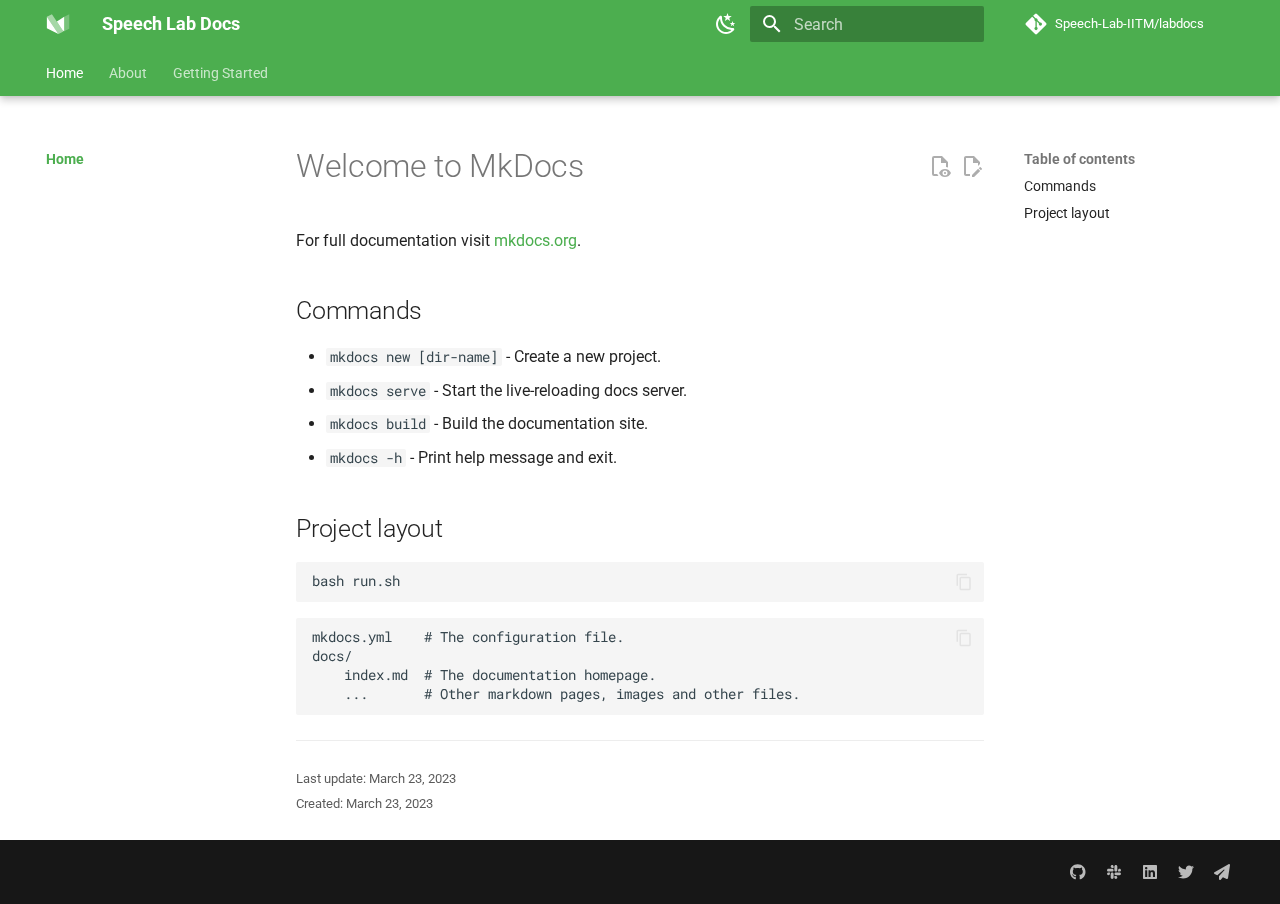
==== index.html @ 72ff23b4 "Deployed 92f2e3a with MkDocs version: 1.4.2" ====
<!doctype html><html lang=en class=no-js> <head><meta charset=utf-8><meta name=viewport content="width=device-width,initial-scale=1"><link href=about/ rel=next><link rel=icon href=assets/favicon.png><meta name=generator content="mkdocs-1.4.2, mkdocs-material-9.1.3"><title>Speech Lab Docs</title><link rel=stylesheet href=assets/stylesheets/main.c4a75a56.min.css><link rel=stylesheet href=assets/stylesheets/palette.a0c5b2b5.min.css><link rel=preconnect href=https://fonts.gstatic.com crossorigin><link rel=stylesheet href="https://fonts.googleapis.com/css?family=Roboto:300,300i,400,400i,700,700i%7CRoboto+Mono:400,400i,700,700i&display=fallback"><style>:root{--md-text-font:"Roboto";--md-code-font:"Roboto Mono"}</style><script>__md_scope=new URL(".",location),__md_hash=e=>[...e].reduce((e,_)=>(e<<5)-e+_.charCodeAt(0),0),__md_get=(e,_=localStorage,t=__md_scope)=>JSON.parse(_.getItem(t.pathname+"."+e)),__md_set=(e,_,t=localStorage,a=__md_scope)=>{try{t.setItem(a.pathname+"."+e,JSON.stringify(_))}catch(e){}}</script><script>"undefined"!=typeof __md_analytics&&__md_analytics()</script></head> <body dir=ltr data-md-color-scheme=default data-md-color-primary=green data-md-color-accent=indigo> <script>var palette=__md_get("__palette");if(palette&&"object"==typeof palette.color)for(var key of Object.keys(palette.color))document.body.setAttribute("data-md-color-"+key,palette.color[key])</script> <input class=md-toggle data-md-toggle=drawer type=checkbox id=__drawer autocomplete=off> <input class=md-toggle data-md-toggle=search type=checkbox id=__search autocomplete=off> <label class=md-overlay for=__drawer></label> <div data-md-component=skip> <a href=#welcome-to-mkdocs class=md-skip> Skip to content </a> </div> <div data-md-component=announce> </div> <header class="md-header md-header--shadow md-header--lifted" data-md-component=header> <nav class="md-header__inner md-grid" aria-label=Header> <a href=. title="Speech Lab Docs" class="md-header__button md-logo" aria-label="Speech Lab Docs" data-md-component=logo> <svg xmlns=http://www.w3.org/2000/svg viewbox="0 0 89 89"> <path d=M3.136,17.387l0,42.932l42.932,21.467l-42.932,-64.399Z /> <path d=M21.91,8l42.933,64.398l-18.775,9.388l-42.932,-64.399l18.774,-9.387Z style="fill-opacity: 0.5"/> <path d=M67.535,17.387l-27.262,18.156l21.878,32.818l5.384,2.691l0,-53.665Z /> <path d=M67.535,17.387l0,53.666l18.774,-9.388l0,-53.665l-18.774,9.387Z style="fill-opacity: 0.25"/> </svg> </a> <label class="md-header__button md-icon" for=__drawer> <svg xmlns=http://www.w3.org/2000/svg viewbox="0 0 24 24"><path d="M3 6h18v2H3V6m0 5h18v2H3v-2m0 5h18v2H3v-2Z"/></svg> </label> <div class=md-header__title data-md-component=header-title> <div class=md-header__ellipsis> <div class=md-header__topic> <span class=md-ellipsis> Speech Lab Docs </span> </div> <div class=md-header__topic data-md-component=header-topic> <span class=md-ellipsis> Home </span> </div> </div> </div> <form class=md-header__option data-md-component=palette> <input class=md-option data-md-color-media data-md-color-scheme=default data-md-color-primary=green data-md-color-accent=indigo aria-label="Switch to dark mode" type=radio name=__palette id=__palette_1> <label class="md-header__button md-icon" title="Switch to dark mode" for=__palette_2 hidden> <svg xmlns=http://www.w3.org/2000/svg viewbox="0 0 24 24"><path d="m17.75 4.09-2.53 1.94.91 3.06-2.63-1.81-2.63 1.81.91-3.06-2.53-1.94L12.44 4l1.06-3 1.06 3 3.19.09m3.5 6.91-1.64 1.25.59 1.98-1.7-1.17-1.7 1.17.59-1.98L15.75 11l2.06-.05L18.5 9l.69 1.95 2.06.05m-2.28 4.95c.83-.08 1.72 1.1 1.19 1.85-.32.45-.66.87-1.08 1.27C15.17 23 8.84 23 4.94 19.07c-3.91-3.9-3.91-10.24 0-14.14.4-.4.82-.76 1.27-1.08.75-.53 1.93.36 1.85 1.19-.27 2.86.69 5.83 2.89 8.02a9.96 9.96 0 0 0 8.02 2.89m-1.64 2.02a12.08 12.08 0 0 1-7.8-3.47c-2.17-2.19-3.33-5-3.49-7.82-2.81 3.14-2.7 7.96.31 10.98 3.02 3.01 7.84 3.12 10.98.31Z"/></svg> </label> <input class=md-option data-md-color-media data-md-color-scheme=slate data-md-color-primary=indigo data-md-color-accent=indigo aria-label="Switch to light mode" type=radio name=__palette id=__palette_2> <label class="md-header__button md-icon" title="Switch to light mode" for=__palette_1 hidden> <svg xmlns=http://www.w3.org/2000/svg viewbox="0 0 24 24"><path d="M12 8a4 4 0 0 0-4 4 4 4 0 0 0 4 4 4 4 0 0 0 4-4 4 4 0 0 0-4-4m0 10a6 6 0 0 1-6-6 6 6 0 0 1 6-6 6 6 0 0 1 6 6 6 6 0 0 1-6 6m8-9.31V4h-4.69L12 .69 8.69 4H4v4.69L.69 12 4 15.31V20h4.69L12 23.31 15.31 20H20v-4.69L23.31 12 20 8.69Z"/></svg> </label> </form> <label class="md-header__button md-icon" for=__search> <svg xmlns=http://www.w3.org/2000/svg viewbox="0 0 24 24"><path d="M9.5 3A6.5 6.5 0 0 1 16 9.5c0 1.61-.59 3.09-1.56 4.23l.27.27h.79l5 5-1.5 1.5-5-5v-.79l-.27-.27A6.516 6.516 0 0 1 9.5 16 6.5 6.5 0 0 1 3 9.5 6.5 6.5 0 0 1 9.5 3m0 2C7 5 5 7 5 9.5S7 14 9.5 14 14 12 14 9.5 12 5 9.5 5Z"/></svg> </label> <div class=md-search data-md-component=search role=dialog> <label class=md-search__overlay for=__search></label> <div class=md-search__inner role=search> <form class=md-search__form name=search> <input type=text class=md-search__input name=query aria-label=Search placeholder=Search autocapitalize=off autocorrect=off autocomplete=off spellcheck=false data-md-component=search-query required> <label class="md-search__icon md-icon" for=__search> <svg xmlns=http://www.w3.org/2000/svg viewbox="0 0 24 24"><path d="M9.5 3A6.5 6.5 0 0 1 16 9.5c0 1.61-.59 3.09-1.56 4.23l.27.27h.79l5 5-1.5 1.5-5-5v-.79l-.27-.27A6.516 6.516 0 0 1 9.5 16 6.5 6.5 0 0 1 3 9.5 6.5 6.5 0 0 1 9.5 3m0 2C7 5 5 7 5 9.5S7 14 9.5 14 14 12 14 9.5 12 5 9.5 5Z"/></svg> <svg xmlns=http://www.w3.org/2000/svg viewbox="0 0 24 24"><path d="M20 11v2H8l5.5 5.5-1.42 1.42L4.16 12l7.92-7.92L13.5 5.5 8 11h12Z"/></svg> </label> <nav class=md-search__options aria-label=Search> <a href=javascript:void(0) class="md-search__icon md-icon" title=Share aria-label=Share data-clipboard data-clipboard-text data-md-component=search-share tabindex=-1> <svg xmlns=http://www.w3.org/2000/svg viewbox="0 0 24 24"><path d="M18 16.08c-.76 0-1.44.3-1.96.77L8.91 12.7c.05-.23.09-.46.09-.7 0-.24-.04-.47-.09-.7l7.05-4.11c.54.5 1.25.81 2.04.81a3 3 0 0 0 3-3 3 3 0 0 0-3-3 3 3 0 0 0-3 3c0 .24.04.47.09.7L8.04 9.81C7.5 9.31 6.79 9 6 9a3 3 0 0 0-3 3 3 3 0 0 0 3 3c.79 0 1.5-.31 2.04-.81l7.12 4.15c-.05.21-.08.43-.08.66 0 1.61 1.31 2.91 2.92 2.91 1.61 0 2.92-1.3 2.92-2.91A2.92 2.92 0 0 0 18 16.08Z"/></svg> </a> <button type=reset class="md-search__icon md-icon" title=Clear aria-label=Clear tabindex=-1> <svg xmlns=http://www.w3.org/2000/svg viewbox="0 0 24 24"><path d="M19 6.41 17.59 5 12 10.59 6.41 5 5 6.41 10.59 12 5 17.59 6.41 19 12 13.41 17.59 19 19 17.59 13.41 12 19 6.41Z"/></svg> </button> </nav> <div class=md-search__suggest data-md-component=search-suggest></div> </form> <div class=md-search__output> <div class=md-search__scrollwrap data-md-scrollfix> <div class=md-search-result data-md-component=search-result> <div class=md-search-result__meta> Initializing search </div> <ol class=md-search-result__list role=presentation></ol> </div> </div> </div> </div> </div> <div class=md-header__source> <a href=https://github.com/Speech-Lab-IITM/labdocs title="Go to repository" class=md-source data-md-component=source> <div class="md-source__icon md-icon"> <svg xmlns=http://www.w3.org/2000/svg viewbox="0 0 448 512"><!-- Font Awesome Free 6.3.0 by @fontawesome - https://fontawesome.com License - https://fontawesome.com/license/free (Icons: CC BY 4.0, Fonts: SIL OFL 1.1, Code: MIT License) Copyright 2023 Fonticons, Inc.--><path d="M439.55 236.05 244 40.45a28.87 28.87 0 0 0-40.81 0l-40.66 40.63 51.52 51.52c27.06-9.14 52.68 16.77 43.39 43.68l49.66 49.66c34.23-11.8 61.18 31 35.47 56.69-26.49 26.49-70.21-2.87-56-37.34L240.22 199v121.85c25.3 12.54 22.26 41.85 9.08 55a34.34 34.34 0 0 1-48.55 0c-17.57-17.6-11.07-46.91 11.25-56v-123c-20.8-8.51-24.6-30.74-18.64-45L142.57 101 8.45 235.14a28.86 28.86 0 0 0 0 40.81l195.61 195.6a28.86 28.86 0 0 0 40.8 0l194.69-194.69a28.86 28.86 0 0 0 0-40.81z"/></svg> </div> <div class=md-source__repository> Speech-Lab-IITM/labdocs </div> </a> </div> </nav> <nav class=md-tabs aria-label=Tabs data-md-component=tabs> <div class=md-grid> <ul class=md-tabs__list> <li class=md-tabs__item> <a href=. class="md-tabs__link md-tabs__link--active"> Home </a> </li> <li class=md-tabs__item> <a href=about/ class=md-tabs__link> About </a> </li> <li class=md-tabs__item> <a href=getting-started/ class=md-tabs__link> Getting Started </a> </li> </ul> </div> </nav> </header> <div class=md-container data-md-component=container> <main class=md-main data-md-component=main> <div class="md-main__inner md-grid"> <div class="md-sidebar md-sidebar--primary" data-md-component=sidebar data-md-type=navigation> <div class=md-sidebar__scrollwrap> <div class=md-sidebar__inner> <nav class="md-nav md-nav--primary md-nav--lifted" aria-label=Navigation data-md-level=0> <label class=md-nav__title for=__drawer> <a href=. title="Speech Lab Docs" class="md-nav__button md-logo" aria-label="Speech Lab Docs" data-md-component=logo> <svg xmlns=http://www.w3.org/2000/svg viewbox="0 0 89 89"> <path d=M3.136,17.387l0,42.932l42.932,21.467l-42.932,-64.399Z /> <path d=M21.91,8l42.933,64.398l-18.775,9.388l-42.932,-64.399l18.774,-9.387Z style="fill-opacity: 0.5"/> <path d=M67.535,17.387l-27.262,18.156l21.878,32.818l5.384,2.691l0,-53.665Z /> <path d=M67.535,17.387l0,53.666l18.774,-9.388l0,-53.665l-18.774,9.387Z style="fill-opacity: 0.25"/> </svg> </a> Speech Lab Docs </label> <div class=md-nav__source> <a href=https://github.com/Speech-Lab-IITM/labdocs title="Go to repository" class=md-source data-md-component=source> <div class="md-source__icon md-icon"> <svg xmlns=http://www.w3.org/2000/svg viewbox="0 0 448 512"><!-- Font Awesome Free 6.3.0 by @fontawesome - https://fontawesome.com License - https://fontawesome.com/license/free (Icons: CC BY 4.0, Fonts: SIL OFL 1.1, Code: MIT License) Copyright 2023 Fonticons, Inc.--><path d="M439.55 236.05 244 40.45a28.87 28.87 0 0 0-40.81 0l-40.66 40.63 51.52 51.52c27.06-9.14 52.68 16.77 43.39 43.68l49.66 49.66c34.23-11.8 61.18 31 35.47 56.69-26.49 26.49-70.21-2.87-56-37.34L240.22 199v121.85c25.3 12.54 22.26 41.85 9.08 55a34.34 34.34 0 0 1-48.55 0c-17.57-17.6-11.07-46.91 11.25-56v-123c-20.8-8.51-24.6-30.74-18.64-45L142.57 101 8.45 235.14a28.86 28.86 0 0 0 0 40.81l195.61 195.6a28.86 28.86 0 0 0 40.8 0l194.69-194.69a28.86 28.86 0 0 0 0-40.81z"/></svg> </div> <div class=md-source__repository> Speech-Lab-IITM/labdocs </div> </a> </div> <ul class=md-nav__list data-md-scrollfix> <li class="md-nav__item md-nav__item--active"> <input class="md-nav__toggle md-toggle" type=checkbox id=__toc> <label class="md-nav__link md-nav__link--active" for=__toc> Home <span class="md-nav__icon md-icon"></span> </label> <a href=. class="md-nav__link md-nav__link--active"> Home </a> <nav class="md-nav md-nav--secondary" aria-label="Table of contents"> <label class=md-nav__title for=__toc> <span class="md-nav__icon md-icon"></span> Table of contents </label> <ul class=md-nav__list data-md-component=toc data-md-scrollfix> <li class=md-nav__item> <a href=#commands class=md-nav__link> Commands </a> </li> <li class=md-nav__item> <a href=#project-layout class=md-nav__link> Project layout </a> </li> </ul> </nav> </li> <li class=md-nav__item> <a href=about/ class=md-nav__link> About </a> </li> <li class=md-nav__item> <a href=getting-started/ class=md-nav__link> Getting Started </a> </li> </ul> </nav> </div> </div> </div> <div class="md-sidebar md-sidebar--secondary" data-md-component=sidebar data-md-type=toc> <div class=md-sidebar__scrollwrap> <div class=md-sidebar__inner> <nav class="md-nav md-nav--secondary" aria-label="Table of contents"> <label class=md-nav__title for=__toc> <span class="md-nav__icon md-icon"></span> Table of contents </label> <ul class=md-nav__list data-md-component=toc data-md-scrollfix> <li class=md-nav__item> <a href=#commands class=md-nav__link> Commands </a> </li> <li class=md-nav__item> <a href=#project-layout class=md-nav__link> Project layout </a> </li> </ul> </nav> </div> </div> </div> <div class=md-content data-md-component=content> <article class="md-content__inner md-typeset"> <a href=https://github.com/Speech-Lab-IITM/labdocs/edit/master/docs/index.md title="Edit this page" class="md-content__button md-icon"> <svg xmlns=http://www.w3.org/2000/svg viewbox="0 0 24 24"><path d="M10 20H6V4h7v5h5v3.1l2-2V8l-6-6H6c-1.1 0-2 .9-2 2v16c0 1.1.9 2 2 2h4v-2m10.2-7c.1 0 .3.1.4.2l1.3 1.3c.2.2.2.6 0 .8l-1 1-2.1-2.1 1-1c.1-.1.2-.2.4-.2m0 3.9L14.1 23H12v-2.1l6.1-6.1 2.1 2.1Z"/></svg> </a> <a href=https://github.com/Speech-Lab-IITM/labdocs/raw/master/docs/index.md title="View source of this page" class="md-content__button md-icon"> <svg xmlns=http://www.w3.org/2000/svg viewbox="0 0 24 24"><path d="M17 18c.56 0 1 .44 1 1s-.44 1-1 1-1-.44-1-1 .44-1 1-1m0-3c-2.73 0-5.06 1.66-6 4 .94 2.34 3.27 4 6 4s5.06-1.66 6-4c-.94-2.34-3.27-4-6-4m0 6.5a2.5 2.5 0 0 1-2.5-2.5 2.5 2.5 0 0 1 2.5-2.5 2.5 2.5 0 0 1 2.5 2.5 2.5 2.5 0 0 1-2.5 2.5M9.27 20H6V4h7v5h5v4.07c.7.08 1.36.25 2 .49V8l-6-6H6a2 2 0 0 0-2 2v16a2 2 0 0 0 2 2h4.5a8.15 8.15 0 0 1-1.23-2Z"/></svg> </a> <h1 id=welcome-to-mkdocs>Welcome to MkDocs<a class=headerlink href=#welcome-to-mkdocs title="Permanent link">&para;</a></h1> <p>For full documentation visit <a href=https://www.mkdocs.org>mkdocs.org</a>.</p> <h2 id=commands>Commands<a class=headerlink href=#commands title="Permanent link">&para;</a></h2> <ul> <li><code>mkdocs new [dir-name]</code> - Create a new project.</li> <li><code>mkdocs serve</code> - Start the live-reloading docs server.</li> <li><code>mkdocs build</code> - Build the documentation site.</li> <li><code>mkdocs -h</code> - Print help message and exit.</li> </ul> <h2 id=project-layout>Project layout<a class=headerlink href=#project-layout title="Permanent link">&para;</a></h2> <div class="language-sh highlight"><pre><span></span><code><span id=__span-0-1><a id=__codelineno-0-1 name=__codelineno-0-1 href=#__codelineno-0-1></a>bash<span class=w> </span>run.sh
</span></code></pre></div> <div class="language-text highlight"><pre><span></span><code>mkdocs.yml    # The configuration file.
docs/
    index.md  # The documentation homepage.
    ...       # Other markdown pages, images and other files.
</code></pre></div> <hr> <div class=md-source-file> <small> Last update: <span class="git-revision-date-localized-plugin git-revision-date-localized-plugin-date">March 23, 2023</span> <br> Created: <span class="git-revision-date-localized-plugin git-revision-date-localized-plugin-date">March 23, 2023</span> </small> </div> </article> </div> </div> <button type=button class="md-top md-icon" data-md-component=top hidden> <svg xmlns=http://www.w3.org/2000/svg viewbox="0 0 24 24"><path d="M13 20h-2V8l-5.5 5.5-1.42-1.42L12 4.16l7.92 7.92-1.42 1.42L13 8v12Z"/></svg> Back to top </button> </main> <footer class=md-footer> <div class="md-footer-meta md-typeset"> <div class="md-footer-meta__inner md-grid"> <div class=md-copyright> </div> <div class=md-social> <a href=https://github.com/Speech-Lab-IITM target=_blank rel=noopener title=github.com class=md-social__link> <svg xmlns=http://www.w3.org/2000/svg viewbox="0 0 496 512"><!-- Font Awesome Free 6.3.0 by @fontawesome - https://fontawesome.com License - https://fontawesome.com/license/free (Icons: CC BY 4.0, Fonts: SIL OFL 1.1, Code: MIT License) Copyright 2023 Fonticons, Inc.--><path d="M165.9 397.4c0 2-2.3 3.6-5.2 3.6-3.3.3-5.6-1.3-5.6-3.6 0-2 2.3-3.6 5.2-3.6 3-.3 5.6 1.3 5.6 3.6zm-31.1-4.5c-.7 2 1.3 4.3 4.3 4.9 2.6 1 5.6 0 6.2-2s-1.3-4.3-4.3-5.2c-2.6-.7-5.5.3-6.2 2.3zm44.2-1.7c-2.9.7-4.9 2.6-4.6 4.9.3 2 2.9 3.3 5.9 2.6 2.9-.7 4.9-2.6 4.6-4.6-.3-1.9-3-3.2-5.9-2.9zM244.8 8C106.1 8 0 113.3 0 252c0 110.9 69.8 205.8 169.5 239.2 12.8 2.3 17.3-5.6 17.3-12.1 0-6.2-.3-40.4-.3-61.4 0 0-70 15-84.7-29.8 0 0-11.4-29.1-27.8-36.6 0 0-22.9-15.7 1.6-15.4 0 0 24.9 2 38.6 25.8 21.9 38.6 58.6 27.5 72.9 20.9 2.3-16 8.8-27.1 16-33.7-55.9-6.2-112.3-14.3-112.3-110.5 0-27.5 7.6-41.3 23.6-58.9-2.6-6.5-11.1-33.3 2.6-67.9 20.9-6.5 69 27 69 27 20-5.6 41.5-8.5 62.8-8.5s42.8 2.9 62.8 8.5c0 0 48.1-33.6 69-27 13.7 34.7 5.2 61.4 2.6 67.9 16 17.7 25.8 31.5 25.8 58.9 0 96.5-58.9 104.2-114.8 110.5 9.2 7.9 17 22.9 17 46.4 0 33.7-.3 75.4-.3 83.6 0 6.5 4.6 14.4 17.3 12.1C428.2 457.8 496 362.9 496 252 496 113.3 383.5 8 244.8 8zM97.2 352.9c-1.3 1-1 3.3.7 5.2 1.6 1.6 3.9 2.3 5.2 1 1.3-1 1-3.3-.7-5.2-1.6-1.6-3.9-2.3-5.2-1zm-10.8-8.1c-.7 1.3.3 2.9 2.3 3.9 1.6 1 3.6.7 4.3-.7.7-1.3-.3-2.9-2.3-3.9-2-.6-3.6-.3-4.3.7zm32.4 35.6c-1.6 1.3-1 4.3 1.3 6.2 2.3 2.3 5.2 2.6 6.5 1 1.3-1.3.7-4.3-1.3-6.2-2.2-2.3-5.2-2.6-6.5-1zm-11.4-14.7c-1.6 1-1.6 3.6 0 5.9 1.6 2.3 4.3 3.3 5.6 2.3 1.6-1.3 1.6-3.9 0-6.2-1.4-2.3-4-3.3-5.6-2z"/></svg> </a> <a href=https://speech-lab-iitm.slack.com target=_blank rel=noopener title=speech-lab-iitm.slack.com class=md-social__link> <svg xmlns=http://www.w3.org/2000/svg viewbox="0 0 448 512"><!-- Font Awesome Free 6.3.0 by @fontawesome - https://fontawesome.com License - https://fontawesome.com/license/free (Icons: CC BY 4.0, Fonts: SIL OFL 1.1, Code: MIT License) Copyright 2023 Fonticons, Inc.--><path d="M94.12 315.1c0 25.9-21.16 47.06-47.06 47.06S0 341 0 315.1c0-25.9 21.16-47.06 47.06-47.06h47.06v47.06zm23.72 0c0-25.9 21.16-47.06 47.06-47.06s47.06 21.16 47.06 47.06v117.84c0 25.9-21.16 47.06-47.06 47.06s-47.06-21.16-47.06-47.06V315.1zm47.06-188.98c-25.9 0-47.06-21.16-47.06-47.06S139 32 164.9 32s47.06 21.16 47.06 47.06v47.06H164.9zm0 23.72c25.9 0 47.06 21.16 47.06 47.06s-21.16 47.06-47.06 47.06H47.06C21.16 243.96 0 222.8 0 196.9s21.16-47.06 47.06-47.06H164.9zm188.98 47.06c0-25.9 21.16-47.06 47.06-47.06 25.9 0 47.06 21.16 47.06 47.06s-21.16 47.06-47.06 47.06h-47.06V196.9zm-23.72 0c0 25.9-21.16 47.06-47.06 47.06-25.9 0-47.06-21.16-47.06-47.06V79.06c0-25.9 21.16-47.06 47.06-47.06 25.9 0 47.06 21.16 47.06 47.06V196.9zM283.1 385.88c25.9 0 47.06 21.16 47.06 47.06 0 25.9-21.16 47.06-47.06 47.06-25.9 0-47.06-21.16-47.06-47.06v-47.06h47.06zm0-23.72c-25.9 0-47.06-21.16-47.06-47.06 0-25.9 21.16-47.06 47.06-47.06h117.84c25.9 0 47.06 21.16 47.06 47.06 0 25.9-21.16 47.06-47.06 47.06H283.1z"/></svg> </a> <a href=https://www.linkedin.com/company/speech-lab-iitm/ target=_blank rel=noopener title=www.linkedin.com class=md-social__link> <svg xmlns=http://www.w3.org/2000/svg viewbox="0 0 448 512"><!-- Font Awesome Free 6.3.0 by @fontawesome - https://fontawesome.com License - https://fontawesome.com/license/free (Icons: CC BY 4.0, Fonts: SIL OFL 1.1, Code: MIT License) Copyright 2023 Fonticons, Inc.--><path d="M416 32H31.9C14.3 32 0 46.5 0 64.3v383.4C0 465.5 14.3 480 31.9 480H416c17.6 0 32-14.5 32-32.3V64.3c0-17.8-14.4-32.3-32-32.3zM135.4 416H69V202.2h66.5V416zm-33.2-243c-21.3 0-38.5-17.3-38.5-38.5S80.9 96 102.2 96c21.2 0 38.5 17.3 38.5 38.5 0 21.3-17.2 38.5-38.5 38.5zm282.1 243h-66.4V312c0-24.8-.5-56.7-34.5-56.7-34.6 0-39.9 27-39.9 54.9V416h-66.4V202.2h63.7v29.2h.9c8.9-16.8 30.6-34.5 62.9-34.5 67.2 0 79.7 44.3 79.7 101.9V416z"/></svg> </a> <a href=https://twitter.com/iitmspeech target=_blank rel=noopener title=twitter.com class=md-social__link> <svg xmlns=http://www.w3.org/2000/svg viewbox="0 0 512 512"><!-- Font Awesome Free 6.3.0 by @fontawesome - https://fontawesome.com License - https://fontawesome.com/license/free (Icons: CC BY 4.0, Fonts: SIL OFL 1.1, Code: MIT License) Copyright 2023 Fonticons, Inc.--><path d="M459.37 151.716c.325 4.548.325 9.097.325 13.645 0 138.72-105.583 298.558-298.558 298.558-59.452 0-114.68-17.219-161.137-47.106 8.447.974 16.568 1.299 25.34 1.299 49.055 0 94.213-16.568 130.274-44.832-46.132-.975-84.792-31.188-98.112-72.772 6.498.974 12.995 1.624 19.818 1.624 9.421 0 18.843-1.3 27.614-3.573-48.081-9.747-84.143-51.98-84.143-102.985v-1.299c13.969 7.797 30.214 12.67 47.431 13.319-28.264-18.843-46.781-51.005-46.781-87.391 0-19.492 5.197-37.36 14.294-52.954 51.655 63.675 129.3 105.258 216.365 109.807-1.624-7.797-2.599-15.918-2.599-24.04 0-57.828 46.782-104.934 104.934-104.934 30.213 0 57.502 12.67 76.67 33.137 23.715-4.548 46.456-13.32 66.599-25.34-7.798 24.366-24.366 44.833-46.132 57.827 21.117-2.273 41.584-8.122 60.426-16.243-14.292 20.791-32.161 39.308-52.628 54.253z"/></svg> </a> <a href=mailto:speechiitm@gmail.com target=_blank rel=noopener title class=md-social__link> <svg xmlns=http://www.w3.org/2000/svg viewbox="0 0 512 512"><!-- Font Awesome Free 6.3.0 by @fontawesome - https://fontawesome.com License - https://fontawesome.com/license/free (Icons: CC BY 4.0, Fonts: SIL OFL 1.1, Code: MIT License) Copyright 2023 Fonticons, Inc.--><path d="M498.1 5.6c10.1 7 15.4 19.1 13.5 31.2l-64 416c-1.5 9.7-7.4 18.2-16 23s-18.9 5.4-28 1.6L284 427.7l-68.5 74.1c-8.9 9.7-22.9 12.9-35.2 8.1S160 493.2 160 480v-83.6c0-4 1.5-7.8 4.2-10.7l167.6-182.9c5.8-6.3 5.6-16-.4-22s-15.7-6.4-22-.7L106 360.8l-88.3-44.2C7.1 311.3.3 300.7 0 288.9s5.9-22.8 16.1-28.7l448-256c10.7-6.1 23.9-5.5 34 1.4z"/></svg> </a> </div> </div> </div> </footer> </div> <div class=md-dialog data-md-component=dialog> <div class="md-dialog__inner md-typeset"></div> </div> <script id=__config type=application/json>{"base": ".", "features": ["announce.dismiss", "content.action.edit", "content.action.view", "content.code.annotate", "content.code.copy", "content.tooltips", "header.autohide", "navigation.expand", "navigation.indexes", "navigation.instant", "navigation.sections", "navigation.tabs", "navigation.tabs.sticky", "navigation.top", "navigation.tracking", "navigation.path", "search.highlight", "search.share", "search.suggest", "toc.follow"], "search": "assets/javascripts/workers/search.208ed371.min.js", "translations": {"clipboard.copied": "Copied to clipboard", "clipboard.copy": "Copy to clipboard", "search.result.more.one": "1 more on this page", "search.result.more.other": "# more on this page", "search.result.none": "No matching documents", "search.result.one": "1 matching document", "search.result.other": "# matching documents", "search.result.placeholder": "Type to start searching", "search.result.term.missing": "Missing", "select.version": "Select version"}}</script> <script src=assets/javascripts/bundle.efa0ade1.min.js></script> </body> </html>
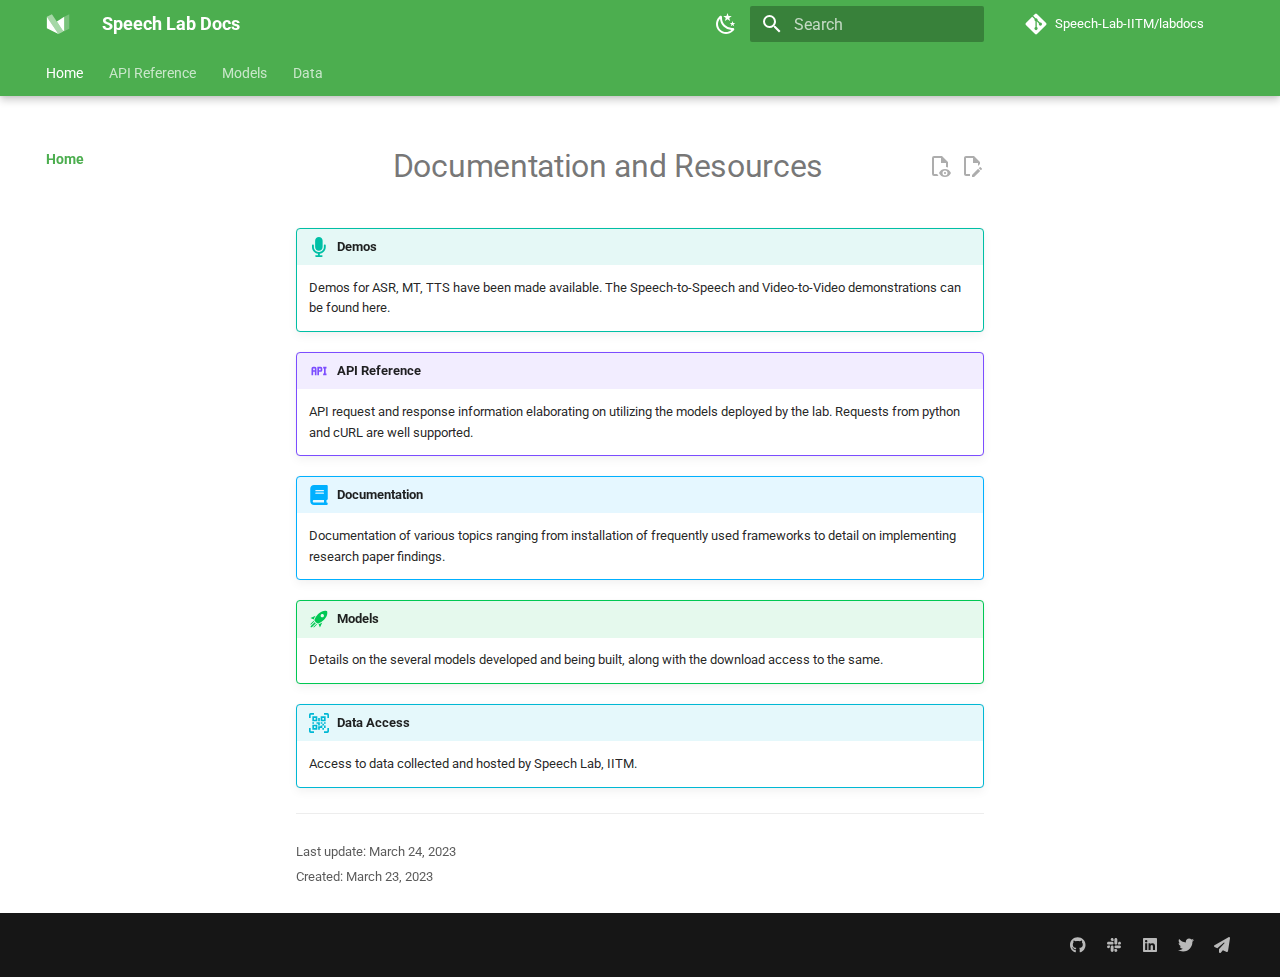
==== commit 5ade42f2: "Deployed 0e23d64 with MkDocs version: 1.4.2" ====
--- a/index.html
+++ b/index.html
@@ -1,6 +1,3 @@
-<!doctype html><html lang=en class=no-js> <head><meta charset=utf-8><meta name=viewport content="width=device-width,initial-scale=1"><link href=about/ rel=next><link rel=icon href=assets/favicon.png><meta name=generator content="mkdocs-1.4.2, mkdocs-material-9.1.3"><title>Speech Lab Docs</title><link rel=stylesheet href=assets/stylesheets/main.c4a75a56.min.css><link rel=stylesheet href=assets/stylesheets/palette.a0c5b2b5.min.css><link rel=preconnect href=https://fonts.gstatic.com crossorigin><link rel=stylesheet href="https://fonts.googleapis.com/css?family=Roboto:300,300i,400,400i,700,700i%7CRoboto+Mono:400,400i,700,700i&display=fallback"><style>:root{--md-text-font:"Roboto";--md-code-font:"Roboto Mono"}</style><script>__md_scope=new URL(".",location),__md_hash=e=>[...e].reduce((e,_)=>(e<<5)-e+_.charCodeAt(0),0),__md_get=(e,_=localStorage,t=__md_scope)=>JSON.parse(_.getItem(t.pathname+"."+e)),__md_set=(e,_,t=localStorage,a=__md_scope)=>{try{t.setItem(a.pathname+"."+e,JSON.stringify(_))}catch(e){}}</script><script>"undefined"!=typeof __md_analytics&&__md_analytics()</script></head> <body dir=ltr data-md-color-scheme=default data-md-color-primary=green data-md-color-accent=indigo> <script>var palette=__md_get("__palette");if(palette&&"object"==typeof palette.color)for(var key of Object.keys(palette.color))document.body.setAttribute("data-md-color-"+key,palette.color[key])</script> <input class=md-toggle data-md-toggle=drawer type=checkbox id=__drawer autocomplete=off> <input class=md-toggle data-md-toggle=search type=checkbox id=__search autocomplete=off> <label class=md-overlay for=__drawer></label> <div data-md-component=skip> <a href=#welcome-to-mkdocs class=md-skip> Skip to content </a> </div> <div data-md-component=announce> </div> <header class="md-header md-header--shadow md-header--lifted" data-md-component=header> <nav class="md-header__inner md-grid" aria-label=Header> <a href=. title="Speech Lab Docs" class="md-header__button md-logo" aria-label="Speech Lab Docs" data-md-component=logo> <svg xmlns=http://www.w3.org/2000/svg viewbox="0 0 89 89"> <path d=M3.136,17.387l0,42.932l42.932,21.467l-42.932,-64.399Z /> <path d=M21.91,8l42.933,64.398l-18.775,9.388l-42.932,-64.399l18.774,-9.387Z style="fill-opacity: 0.5"/> <path d=M67.535,17.387l-27.262,18.156l21.878,32.818l5.384,2.691l0,-53.665Z /> <path d=M67.535,17.387l0,53.666l18.774,-9.388l0,-53.665l-18.774,9.387Z style="fill-opacity: 0.25"/> </svg> </a> <label class="md-header__button md-icon" for=__drawer> <svg xmlns=http://www.w3.org/2000/svg viewbox="0 0 24 24"><path d="M3 6h18v2H3V6m0 5h18v2H3v-2m0 5h18v2H3v-2Z"/></svg> </label> <div class=md-header__title data-md-component=header-title> <div class=md-header__ellipsis> <div class=md-header__topic> <span class=md-ellipsis> Speech Lab Docs </span> </div> <div class=md-header__topic data-md-component=header-topic> <span class=md-ellipsis> Home </span> </div> </div> </div> <form class=md-header__option data-md-component=palette> <input class=md-option data-md-color-media data-md-color-scheme=default data-md-color-primary=green data-md-color-accent=indigo aria-label="Switch to dark mode" type=radio name=__palette id=__palette_1> <label class="md-header__button md-icon" title="Switch to dark mode" for=__palette_2 hidden> <svg xmlns=http://www.w3.org/2000/svg viewbox="0 0 24 24"><path d="m17.75 4.09-2.53 1.94.91 3.06-2.63-1.81-2.63 1.81.91-3.06-2.53-1.94L12.44 4l1.06-3 1.06 3 3.19.09m3.5 6.91-1.64 1.25.59 1.98-1.7-1.17-1.7 1.17.59-1.98L15.75 11l2.06-.05L18.5 9l.69 1.95 2.06.05m-2.28 4.95c.83-.08 1.72 1.1 1.19 1.85-.32.45-.66.87-1.08 1.27C15.17 23 8.84 23 4.94 19.07c-3.91-3.9-3.91-10.24 0-14.14.4-.4.82-.76 1.27-1.08.75-.53 1.93.36 1.85 1.19-.27 2.86.69 5.83 2.89 8.02a9.96 9.96 0 0 0 8.02 2.89m-1.64 2.02a12.08 12.08 0 0 1-7.8-3.47c-2.17-2.19-3.33-5-3.49-7.82-2.81 3.14-2.7 7.96.31 10.98 3.02 3.01 7.84 3.12 10.98.31Z"/></svg> </label> <input class=md-option data-md-color-media data-md-color-scheme=slate data-md-color-primary=indigo data-md-color-accent=indigo aria-label="Switch to light mode" type=radio name=__palette id=__palette_2> <label class="md-header__button md-icon" title="Switch to light mode" for=__palette_1 hidden> <svg xmlns=http://www.w3.org/2000/svg viewbox="0 0 24 24"><path d="M12 8a4 4 0 0 0-4 4 4 4 0 0 0 4 4 4 4 0 0 0 4-4 4 4 0 0 0-4-4m0 10a6 6 0 0 1-6-6 6 6 0 0 1 6-6 6 6 0 0 1 6 6 6 6 0 0 1-6 6m8-9.31V4h-4.69L12 .69 8.69 4H4v4.69L.69 12 4 15.31V20h4.69L12 23.31 15.31 20H20v-4.69L23.31 12 20 8.69Z"/></svg> </label> </form> <label class="md-header__button md-icon" for=__search> <svg xmlns=http://www.w3.org/2000/svg viewbox="0 0 24 24"><path d="M9.5 3A6.5 6.5 0 0 1 16 9.5c0 1.61-.59 3.09-1.56 4.23l.27.27h.79l5 5-1.5 1.5-5-5v-.79l-.27-.27A6.516 6.516 0 0 1 9.5 16 6.5 6.5 0 0 1 3 9.5 6.5 6.5 0 0 1 9.5 3m0 2C7 5 5 7 5 9.5S7 14 9.5 14 14 12 14 9.5 12 5 9.5 5Z"/></svg> </label> <div class=md-search data-md-component=search role=dialog> <label class=md-search__overlay for=__search></label> <div class=md-search__inner role=search> <form class=md-search__form name=search> <input type=text class=md-search__input name=query aria-label=Search placeholder=Search autocapitalize=off autocorrect=off autocomplete=off spellcheck=false data-md-component=search-query required> <label class="md-search__icon md-icon" for=__search> <svg xmlns=http://www.w3.org/2000/svg viewbox="0 0 24 24"><path d="M9.5 3A6.5 6.5 0 0 1 16 9.5c0 1.61-.59 3.09-1.56 4.23l.27.27h.79l5 5-1.5 1.5-5-5v-.79l-.27-.27A6.516 6.516 0 0 1 9.5 16 6.5 6.5 0 0 1 3 9.5 6.5 6.5 0 0 1 9.5 3m0 2C7 5 5 7 5 9.5S7 14 9.5 14 14 12 14 9.5 12 5 9.5 5Z"/></svg> <svg xmlns=http://www.w3.org/2000/svg viewbox="0 0 24 24"><path d="M20 11v2H8l5.5 5.5-1.42 1.42L4.16 12l7.92-7.92L13.5 5.5 8 11h12Z"/></svg> </label> <nav class=md-search__options aria-label=Search> <a href=javascript:void(0) class="md-search__icon md-icon" title=Share aria-label=Share data-clipboard data-clipboard-text data-md-component=search-share tabindex=-1> <svg xmlns=http://www.w3.org/2000/svg viewbox="0 0 24 24"><path d="M18 16.08c-.76 0-1.44.3-1.96.77L8.91 12.7c.05-.23.09-.46.09-.7 0-.24-.04-.47-.09-.7l7.05-4.11c.54.5 1.25.81 2.04.81a3 3 0 0 0 3-3 3 3 0 0 0-3-3 3 3 0 0 0-3 3c0 .24.04.47.09.7L8.04 9.81C7.5 9.31 6.79 9 6 9a3 3 0 0 0-3 3 3 3 0 0 0 3 3c.79 0 1.5-.31 2.04-.81l7.12 4.15c-.05.21-.08.43-.08.66 0 1.61 1.31 2.91 2.92 2.91 1.61 0 2.92-1.3 2.92-2.91A2.92 2.92 0 0 0 18 16.08Z"/></svg> </a> <button type=reset class="md-search__icon md-icon" title=Clear aria-label=Clear tabindex=-1> <svg xmlns=http://www.w3.org/2000/svg viewbox="0 0 24 24"><path d="M19 6.41 17.59 5 12 10.59 6.41 5 5 6.41 10.59 12 5 17.59 6.41 19 12 13.41 17.59 19 19 17.59 13.41 12 19 6.41Z"/></svg> </button> </nav> <div class=md-search__suggest data-md-component=search-suggest></div> </form> <div class=md-search__output> <div class=md-search__scrollwrap data-md-scrollfix> <div class=md-search-result data-md-component=search-result> <div class=md-search-result__meta> Initializing search </div> <ol class=md-search-result__list role=presentation></ol> </div> </div> </div> </div> </div> <div class=md-header__source> <a href=https://github.com/Speech-Lab-IITM/labdocs title="Go to repository" class=md-source data-md-component=source> <div class="md-source__icon md-icon"> <svg xmlns=http://www.w3.org/2000/svg viewbox="0 0 448 512"><!-- Font Awesome Free 6.3.0 by @fontawesome - https://fontawesome.com License - https://fontawesome.com/license/free (Icons: CC BY 4.0, Fonts: SIL OFL 1.1, Code: MIT License) Copyright 2023 Fonticons, Inc.--><path d="M439.55 236.05 244 40.45a28.87 28.87 0 0 0-40.81 0l-40.66 40.63 51.52 51.52c27.06-9.14 52.68 16.77 43.39 43.68l49.66 49.66c34.23-11.8 61.18 31 35.47 56.69-26.49 26.49-70.21-2.87-56-37.34L240.22 199v121.85c25.3 12.54 22.26 41.85 9.08 55a34.34 34.34 0 0 1-48.55 0c-17.57-17.6-11.07-46.91 11.25-56v-123c-20.8-8.51-24.6-30.74-18.64-45L142.57 101 8.45 235.14a28.86 28.86 0 0 0 0 40.81l195.61 195.6a28.86 28.86 0 0 0 40.8 0l194.69-194.69a28.86 28.86 0 0 0 0-40.81z"/></svg> </div> <div class=md-source__repository> Speech-Lab-IITM/labdocs </div> </a> </div> </nav> <nav class=md-tabs aria-label=Tabs data-md-component=tabs> <div class=md-grid> <ul class=md-tabs__list> <li class=md-tabs__item> <a href=. class="md-tabs__link md-tabs__link--active"> Home </a> </li> <li class=md-tabs__item> <a href=about/ class=md-tabs__link> About </a> </li> <li class=md-tabs__item> <a href=getting-started/ class=md-tabs__link> Getting Started </a> </li> </ul> </div> </nav> </header> <div class=md-container data-md-component=container> <main class=md-main data-md-component=main> <div class="md-main__inner md-grid"> <div class="md-sidebar md-sidebar--primary" data-md-component=sidebar data-md-type=navigation> <div class=md-sidebar__scrollwrap> <div class=md-sidebar__inner> <nav class="md-nav md-nav--primary md-nav--lifted" aria-label=Navigation data-md-level=0> <label class=md-nav__title for=__drawer> <a href=. title="Speech Lab Docs" class="md-nav__button md-logo" aria-label="Speech Lab Docs" data-md-component=logo> <svg xmlns=http://www.w3.org/2000/svg viewbox="0 0 89 89"> <path d=M3.136,17.387l0,42.932l42.932,21.467l-42.932,-64.399Z /> <path d=M21.91,8l42.933,64.398l-18.775,9.388l-42.932,-64.399l18.774,-9.387Z style="fill-opacity: 0.5"/> <path d=M67.535,17.387l-27.262,18.156l21.878,32.818l5.384,2.691l0,-53.665Z /> <path d=M67.535,17.387l0,53.666l18.774,-9.388l0,-53.665l-18.774,9.387Z style="fill-opacity: 0.25"/> </svg> </a> Speech Lab Docs </label> <div class=md-nav__source> <a href=https://github.com/Speech-Lab-IITM/labdocs title="Go to repository" class=md-source data-md-component=source> <div class="md-source__icon md-icon"> <svg xmlns=http://www.w3.org/2000/svg viewbox="0 0 448 512"><!-- Font Awesome Free 6.3.0 by @fontawesome - https://fontawesome.com License - https://fontawesome.com/license/free (Icons: CC BY 4.0, Fonts: SIL OFL 1.1, Code: MIT License) Copyright 2023 Fonticons, Inc.--><path d="M439.55 236.05 244 40.45a28.87 28.87 0 0 0-40.81 0l-40.66 40.63 51.52 51.52c27.06-9.14 52.68 16.77 43.39 43.68l49.66 49.66c34.23-11.8 61.18 31 35.47 56.69-26.49 26.49-70.21-2.87-56-37.34L240.22 199v121.85c25.3 12.54 22.26 41.85 9.08 55a34.34 34.34 0 0 1-48.55 0c-17.57-17.6-11.07-46.91 11.25-56v-123c-20.8-8.51-24.6-30.74-18.64-45L142.57 101 8.45 235.14a28.86 28.86 0 0 0 0 40.81l195.61 195.6a28.86 28.86 0 0 0 40.8 0l194.69-194.69a28.86 28.86 0 0 0 0-40.81z"/></svg> </div> <div class=md-source__repository> Speech-Lab-IITM/labdocs </div> </a> </div> <ul class=md-nav__list data-md-scrollfix> <li class="md-nav__item md-nav__item--active"> <input class="md-nav__toggle md-toggle" type=checkbox id=__toc> <label class="md-nav__link md-nav__link--active" for=__toc> Home <span class="md-nav__icon md-icon"></span> </label> <a href=. class="md-nav__link md-nav__link--active"> Home </a> <nav class="md-nav md-nav--secondary" aria-label="Table of contents"> <label class=md-nav__title for=__toc> <span class="md-nav__icon md-icon"></span> Table of contents </label> <ul class=md-nav__list data-md-component=toc data-md-scrollfix> <li class=md-nav__item> <a href=#commands class=md-nav__link> Commands </a> </li> <li class=md-nav__item> <a href=#project-layout class=md-nav__link> Project layout </a> </li> </ul> </nav> </li> <li class=md-nav__item> <a href=about/ class=md-nav__link> About </a> </li> <li class=md-nav__item> <a href=getting-started/ class=md-nav__link> Getting Started </a> </li> </ul> </nav> </div> </div> </div> <div class="md-sidebar md-sidebar--secondary" data-md-component=sidebar data-md-type=toc> <div class=md-sidebar__scrollwrap> <div class=md-sidebar__inner> <nav class="md-nav md-nav--secondary" aria-label="Table of contents"> <label class=md-nav__title for=__toc> <span class="md-nav__icon md-icon"></span> Table of contents </label> <ul class=md-nav__list data-md-component=toc data-md-scrollfix> <li class=md-nav__item> <a href=#commands class=md-nav__link> Commands </a> </li> <li class=md-nav__item> <a href=#project-layout class=md-nav__link> Project layout </a> </li> </ul> </nav> </div> </div> </div> <div class=md-content data-md-component=content> <article class="md-content__inner md-typeset"> <a href=https://github.com/Speech-Lab-IITM/labdocs/edit/master/docs/index.md title="Edit this page" class="md-content__button md-icon"> <svg xmlns=http://www.w3.org/2000/svg viewbox="0 0 24 24"><path d="M10 20H6V4h7v5h5v3.1l2-2V8l-6-6H6c-1.1 0-2 .9-2 2v16c0 1.1.9 2 2 2h4v-2m10.2-7c.1 0 .3.1.4.2l1.3 1.3c.2.2.2.6 0 .8l-1 1-2.1-2.1 1-1c.1-.1.2-.2.4-.2m0 3.9L14.1 23H12v-2.1l6.1-6.1 2.1 2.1Z"/></svg> </a> <a href=https://github.com/Speech-Lab-IITM/labdocs/raw/master/docs/index.md title="View source of this page" class="md-content__button md-icon"> <svg xmlns=http://www.w3.org/2000/svg viewbox="0 0 24 24"><path d="M17 18c.56 0 1 .44 1 1s-.44 1-1 1-1-.44-1-1 .44-1 1-1m0-3c-2.73 0-5.06 1.66-6 4 .94 2.34 3.27 4 6 4s5.06-1.66 6-4c-.94-2.34-3.27-4-6-4m0 6.5a2.5 2.5 0 0 1-2.5-2.5 2.5 2.5 0 0 1 2.5-2.5 2.5 2.5 0 0 1 2.5 2.5 2.5 2.5 0 0 1-2.5 2.5M9.27 20H6V4h7v5h5v4.07c.7.08 1.36.25 2 .49V8l-6-6H6a2 2 0 0 0-2 2v16a2 2 0 0 0 2 2h4.5a8.15 8.15 0 0 1-1.23-2Z"/></svg> </a> <h1 id=welcome-to-mkdocs>Welcome to MkDocs<a class=headerlink href=#welcome-to-mkdocs title="Permanent link">&para;</a></h1> <p>For full documentation visit <a href=https://www.mkdocs.org>mkdocs.org</a>.</p> <h2 id=commands>Commands<a class=headerlink href=#commands title="Permanent link">&para;</a></h2> <ul> <li><code>mkdocs new [dir-name]</code> - Create a new project.</li> <li><code>mkdocs serve</code> - Start the live-reloading docs server.</li> <li><code>mkdocs build</code> - Build the documentation site.</li> <li><code>mkdocs -h</code> - Print help message and exit.</li> </ul> <h2 id=project-layout>Project layout<a class=headerlink href=#project-layout title="Permanent link">&para;</a></h2> <div class="language-sh highlight"><pre><span></span><code><span id=__span-0-1><a id=__codelineno-0-1 name=__codelineno-0-1 href=#__codelineno-0-1></a>bash<span class=w> </span>run.sh
-</span></code></pre></div> <div class="language-text highlight"><pre><span></span><code>mkdocs.yml    # The configuration file.
-docs/
-    index.md  # The documentation homepage.
-    ...       # Other markdown pages, images and other files.
-</code></pre></div> <hr> <div class=md-source-file> <small> Last update: <span class="git-revision-date-localized-plugin git-revision-date-localized-plugin-date">March 23, 2023</span> <br> Created: <span class="git-revision-date-localized-plugin git-revision-date-localized-plugin-date">March 23, 2023</span> </small> </div> </article> </div> </div> <button type=button class="md-top md-icon" data-md-component=top hidden> <svg xmlns=http://www.w3.org/2000/svg viewbox="0 0 24 24"><path d="M13 20h-2V8l-5.5 5.5-1.42-1.42L12 4.16l7.92 7.92-1.42 1.42L13 8v12Z"/></svg> Back to top </button> </main> <footer class=md-footer> <div class="md-footer-meta md-typeset"> <div class="md-footer-meta__inner md-grid"> <div class=md-copyright> </div> <div class=md-social> <a href=https://github.com/Speech-Lab-IITM target=_blank rel=noopener title=github.com class=md-social__link> <svg xmlns=http://www.w3.org/2000/svg viewbox="0 0 496 512"><!-- Font Awesome Free 6.3.0 by @fontawesome - https://fontawesome.com License - https://fontawesome.com/license/free (Icons: CC BY 4.0, Fonts: SIL OFL 1.1, Code: MIT License) Copyright 2023 Fonticons, Inc.--><path d="M165.9 397.4c0 2-2.3 3.6-5.2 3.6-3.3.3-5.6-1.3-5.6-3.6 0-2 2.3-3.6 5.2-3.6 3-.3 5.6 1.3 5.6 3.6zm-31.1-4.5c-.7 2 1.3 4.3 4.3 4.9 2.6 1 5.6 0 6.2-2s-1.3-4.3-4.3-5.2c-2.6-.7-5.5.3-6.2 2.3zm44.2-1.7c-2.9.7-4.9 2.6-4.6 4.9.3 2 2.9 3.3 5.9 2.6 2.9-.7 4.9-2.6 4.6-4.6-.3-1.9-3-3.2-5.9-2.9zM244.8 8C106.1 8 0 113.3 0 252c0 110.9 69.8 205.8 169.5 239.2 12.8 2.3 17.3-5.6 17.3-12.1 0-6.2-.3-40.4-.3-61.4 0 0-70 15-84.7-29.8 0 0-11.4-29.1-27.8-36.6 0 0-22.9-15.7 1.6-15.4 0 0 24.9 2 38.6 25.8 21.9 38.6 58.6 27.5 72.9 20.9 2.3-16 8.8-27.1 16-33.7-55.9-6.2-112.3-14.3-112.3-110.5 0-27.5 7.6-41.3 23.6-58.9-2.6-6.5-11.1-33.3 2.6-67.9 20.9-6.5 69 27 69 27 20-5.6 41.5-8.5 62.8-8.5s42.8 2.9 62.8 8.5c0 0 48.1-33.6 69-27 13.7 34.7 5.2 61.4 2.6 67.9 16 17.7 25.8 31.5 25.8 58.9 0 96.5-58.9 104.2-114.8 110.5 9.2 7.9 17 22.9 17 46.4 0 33.7-.3 75.4-.3 83.6 0 6.5 4.6 14.4 17.3 12.1C428.2 457.8 496 362.9 496 252 496 113.3 383.5 8 244.8 8zM97.2 352.9c-1.3 1-1 3.3.7 5.2 1.6 1.6 3.9 2.3 5.2 1 1.3-1 1-3.3-.7-5.2-1.6-1.6-3.9-2.3-5.2-1zm-10.8-8.1c-.7 1.3.3 2.9 2.3 3.9 1.6 1 3.6.7 4.3-.7.7-1.3-.3-2.9-2.3-3.9-2-.6-3.6-.3-4.3.7zm32.4 35.6c-1.6 1.3-1 4.3 1.3 6.2 2.3 2.3 5.2 2.6 6.5 1 1.3-1.3.7-4.3-1.3-6.2-2.2-2.3-5.2-2.6-6.5-1zm-11.4-14.7c-1.6 1-1.6 3.6 0 5.9 1.6 2.3 4.3 3.3 5.6 2.3 1.6-1.3 1.6-3.9 0-6.2-1.4-2.3-4-3.3-5.6-2z"/></svg> </a> <a href=https://speech-lab-iitm.slack.com target=_blank rel=noopener title=speech-lab-iitm.slack.com class=md-social__link> <svg xmlns=http://www.w3.org/2000/svg viewbox="0 0 448 512"><!-- Font Awesome Free 6.3.0 by @fontawesome - https://fontawesome.com License - https://fontawesome.com/license/free (Icons: CC BY 4.0, Fonts: SIL OFL 1.1, Code: MIT License) Copyright 2023 Fonticons, Inc.--><path d="M94.12 315.1c0 25.9-21.16 47.06-47.06 47.06S0 341 0 315.1c0-25.9 21.16-47.06 47.06-47.06h47.06v47.06zm23.72 0c0-25.9 21.16-47.06 47.06-47.06s47.06 21.16 47.06 47.06v117.84c0 25.9-21.16 47.06-47.06 47.06s-47.06-21.16-47.06-47.06V315.1zm47.06-188.98c-25.9 0-47.06-21.16-47.06-47.06S139 32 164.9 32s47.06 21.16 47.06 47.06v47.06H164.9zm0 23.72c25.9 0 47.06 21.16 47.06 47.06s-21.16 47.06-47.06 47.06H47.06C21.16 243.96 0 222.8 0 196.9s21.16-47.06 47.06-47.06H164.9zm188.98 47.06c0-25.9 21.16-47.06 47.06-47.06 25.9 0 47.06 21.16 47.06 47.06s-21.16 47.06-47.06 47.06h-47.06V196.9zm-23.72 0c0 25.9-21.16 47.06-47.06 47.06-25.9 0-47.06-21.16-47.06-47.06V79.06c0-25.9 21.16-47.06 47.06-47.06 25.9 0 47.06 21.16 47.06 47.06V196.9zM283.1 385.88c25.9 0 47.06 21.16 47.06 47.06 0 25.9-21.16 47.06-47.06 47.06-25.9 0-47.06-21.16-47.06-47.06v-47.06h47.06zm0-23.72c-25.9 0-47.06-21.16-47.06-47.06 0-25.9 21.16-47.06 47.06-47.06h117.84c25.9 0 47.06 21.16 47.06 47.06 0 25.9-21.16 47.06-47.06 47.06H283.1z"/></svg> </a> <a href=https://www.linkedin.com/company/speech-lab-iitm/ target=_blank rel=noopener title=www.linkedin.com class=md-social__link> <svg xmlns=http://www.w3.org/2000/svg viewbox="0 0 448 512"><!-- Font Awesome Free 6.3.0 by @fontawesome - https://fontawesome.com License - https://fontawesome.com/license/free (Icons: CC BY 4.0, Fonts: SIL OFL 1.1, Code: MIT License) Copyright 2023 Fonticons, Inc.--><path d="M416 32H31.9C14.3 32 0 46.5 0 64.3v383.4C0 465.5 14.3 480 31.9 480H416c17.6 0 32-14.5 32-32.3V64.3c0-17.8-14.4-32.3-32-32.3zM135.4 416H69V202.2h66.5V416zm-33.2-243c-21.3 0-38.5-17.3-38.5-38.5S80.9 96 102.2 96c21.2 0 38.5 17.3 38.5 38.5 0 21.3-17.2 38.5-38.5 38.5zm282.1 243h-66.4V312c0-24.8-.5-56.7-34.5-56.7-34.6 0-39.9 27-39.9 54.9V416h-66.4V202.2h63.7v29.2h.9c8.9-16.8 30.6-34.5 62.9-34.5 67.2 0 79.7 44.3 79.7 101.9V416z"/></svg> </a> <a href=https://twitter.com/iitmspeech target=_blank rel=noopener title=twitter.com class=md-social__link> <svg xmlns=http://www.w3.org/2000/svg viewbox="0 0 512 512"><!-- Font Awesome Free 6.3.0 by @fontawesome - https://fontawesome.com License - https://fontawesome.com/license/free (Icons: CC BY 4.0, Fonts: SIL OFL 1.1, Code: MIT License) Copyright 2023 Fonticons, Inc.--><path d="M459.37 151.716c.325 4.548.325 9.097.325 13.645 0 138.72-105.583 298.558-298.558 298.558-59.452 0-114.68-17.219-161.137-47.106 8.447.974 16.568 1.299 25.34 1.299 49.055 0 94.213-16.568 130.274-44.832-46.132-.975-84.792-31.188-98.112-72.772 6.498.974 12.995 1.624 19.818 1.624 9.421 0 18.843-1.3 27.614-3.573-48.081-9.747-84.143-51.98-84.143-102.985v-1.299c13.969 7.797 30.214 12.67 47.431 13.319-28.264-18.843-46.781-51.005-46.781-87.391 0-19.492 5.197-37.36 14.294-52.954 51.655 63.675 129.3 105.258 216.365 109.807-1.624-7.797-2.599-15.918-2.599-24.04 0-57.828 46.782-104.934 104.934-104.934 30.213 0 57.502 12.67 76.67 33.137 23.715-4.548 46.456-13.32 66.599-25.34-7.798 24.366-24.366 44.833-46.132 57.827 21.117-2.273 41.584-8.122 60.426-16.243-14.292 20.791-32.161 39.308-52.628 54.253z"/></svg> </a> <a href=mailto:speechiitm@gmail.com target=_blank rel=noopener title class=md-social__link> <svg xmlns=http://www.w3.org/2000/svg viewbox="0 0 512 512"><!-- Font Awesome Free 6.3.0 by @fontawesome - https://fontawesome.com License - https://fontawesome.com/license/free (Icons: CC BY 4.0, Fonts: SIL OFL 1.1, Code: MIT License) Copyright 2023 Fonticons, Inc.--><path d="M498.1 5.6c10.1 7 15.4 19.1 13.5 31.2l-64 416c-1.5 9.7-7.4 18.2-16 23s-18.9 5.4-28 1.6L284 427.7l-68.5 74.1c-8.9 9.7-22.9 12.9-35.2 8.1S160 493.2 160 480v-83.6c0-4 1.5-7.8 4.2-10.7l167.6-182.9c5.8-6.3 5.6-16-.4-22s-15.7-6.4-22-.7L106 360.8l-88.3-44.2C7.1 311.3.3 300.7 0 288.9s5.9-22.8 16.1-28.7l448-256c10.7-6.1 23.9-5.5 34 1.4z"/></svg> </a> </div> </div> </div> </footer> </div> <div class=md-dialog data-md-component=dialog> <div class="md-dialog__inner md-typeset"></div> </div> <script id=__config type=application/json>{"base": ".", "features": ["announce.dismiss", "content.action.edit", "content.action.view", "content.code.annotate", "content.code.copy", "content.tooltips", "header.autohide", "navigation.expand", "navigation.indexes", "navigation.instant", "navigation.sections", "navigation.tabs", "navigation.tabs.sticky", "navigation.top", "navigation.tracking", "navigation.path", "search.highlight", "search.share", "search.suggest", "toc.follow"], "search": "assets/javascripts/workers/search.208ed371.min.js", "translations": {"clipboard.copied": "Copied to clipboard", "clipboard.copy": "Copy to clipboard", "search.result.more.one": "1 more on this page", "search.result.more.other": "# more on this page", "search.result.none": "No matching documents", "search.result.one": "1 matching document", "search.result.other": "# matching documents", "search.result.placeholder": "Type to start searching", "search.result.term.missing": "Missing", "select.version": "Select version"}}</script> <script src=assets/javascripts/bundle.efa0ade1.min.js></script> </body> </html>+<!doctype html><html lang=en class=no-js> <head><meta charset=utf-8><meta name=viewport content="width=device-width,initial-scale=1"><link href=api_docs/asr/ rel=next><link rel=icon href=assets/favicon.png><meta name=generator content="mkdocs-1.4.2, mkdocs-material-9.1.3"><title>Speech Lab Docs</title><link rel=stylesheet href=assets/stylesheets/main.c4a75a56.min.css><link rel=stylesheet href=assets/stylesheets/palette.a0c5b2b5.min.css><style>:root{--md-admonition-icon--tip:url('data:image/svg+xml;charset=utf-8,<svg xmlns="http://www.w3.org/2000/svg" viewBox="0 0 384 512"><!--! Font Awesome Free 6.3.0 by @fontawesome - https://fontawesome.com License - https://fontawesome.com/license/free (Icons: CC BY 4.0, Fonts: SIL OFL 1.1, Code: MIT License) Copyright 2023 Fonticons, Inc.--><path d="M176 0c-53 0-96 43-96 96v160c0 53 43 96 96 96s96-43 96-96V96c0-53-43-96-96-96zM48 216c0-13.3-10.7-24-24-24S0 202.7 0 216v40c0 89.1 66.2 162.7 152 174.4V464h-48c-13.3 0-24 10.7-24 24s10.7 24 24 24h144c13.3 0 24-10.7 24-24s-10.7-24-24-24h-48v-33.6c85.8-11.7 152-85.3 152-174.4v-40c0-13.3-10.7-24-24-24s-24 10.7-24 24v40c0 70.7-57.3 128-128 128S48 326.7 48 256v-40z"/></svg>');--md-admonition-icon--example:url('data:image/svg+xml;charset=utf-8,<svg xmlns="http://www.w3.org/2000/svg" viewBox="0 0 24 24"><path d="M7 7H5a2 2 0 0 0-2 2v8h2v-4h2v4h2V9a2 2 0 0 0-2-2m0 4H5V9h2m7-2h-4v10h2v-4h2a2 2 0 0 0 2-2V9a2 2 0 0 0-2-2m0 4h-2V9h2m6 0v6h1v2h-4v-2h1V9h-1V7h4v2Z"/></svg>');--md-admonition-icon--note:url('data:image/svg+xml;charset=utf-8,<svg xmlns="http://www.w3.org/2000/svg" viewBox="0 0 448 512"><!--! Font Awesome Free 6.3.0 by @fontawesome - https://fontawesome.com License - https://fontawesome.com/license/free (Icons: CC BY 4.0, Fonts: SIL OFL 1.1, Code: MIT License) Copyright 2023 Fonticons, Inc.--><path d="M64 32C28.7 32 0 60.7 0 96v320c0 35.3 28.7 64 64 64h224V368c0-26.5 21.5-48 48-48h112V96c0-35.3-28.7-64-64-64H64zm384 320H336c-8.8 0-16 7.2-16 16v112l32-32 64-64 32-32z"/></svg>');--md-admonition-icon--abstract:url('data:image/svg+xml;charset=utf-8,<svg xmlns="http://www.w3.org/2000/svg" viewBox="0 0 448 512"><!--! Font Awesome Free 6.3.0 by @fontawesome - https://fontawesome.com License - https://fontawesome.com/license/free (Icons: CC BY 4.0, Fonts: SIL OFL 1.1, Code: MIT License) Copyright 2023 Fonticons, Inc.--><path d="M96 0C43 0 0 43 0 96v320c0 53 43 96 96 96h320c17.7 0 32-14.3 32-32s-14.3-32-32-32v-64c17.7 0 32-14.3 32-32V32c0-17.7-14.3-32-32-32H96zm0 384h256v64H96c-17.7 0-32-14.3-32-32s14.3-32 32-32zm32-240c0-8.8 7.2-16 16-16h192c8.8 0 16 7.2 16 16s-7.2 16-16 16H144c-8.8 0-16-7.2-16-16zm16 48h192c8.8 0 16 7.2 16 16s-7.2 16-16 16H144c-8.8 0-16-7.2-16-16s7.2-16 16-16z"/></svg>');--md-admonition-icon--info:url('data:image/svg+xml;charset=utf-8,<svg xmlns="http://www.w3.org/2000/svg" viewBox="0 0 24 24"><path d="M4 4h6v6H4V4m16 0v6h-6V4h6m-6 11h2v-2h-2v-2h2v2h2v-2h2v2h-2v2h2v3h-2v2h-2v-2h-3v2h-2v-4h3v-1m2 0v3h2v-3h-2M4 20v-6h6v6H4M6 6v2h2V6H6m10 0v2h2V6h-2M6 16v2h2v-2H6m-2-5h2v2H4v-2m5 0h4v4h-2v-2H9v-2m2-5h2v4h-2V6M2 2v4H0V2a2 2 0 0 1 2-2h4v2H2m20-2a2 2 0 0 1 2 2v4h-2V2h-4V0h4M2 18v4h4v2H2a2 2 0 0 1-2-2v-4h2m20 4v-4h2v4a2 2 0 0 1-2 2h-4v-2h4Z"/></svg>');--md-admonition-icon--success:url('data:image/svg+xml;charset=utf-8,<svg xmlns="http://www.w3.org/2000/svg" viewBox="0 0 24 24"><path d="m13.13 22.19-1.63-3.83c1.57-.58 3.04-1.36 4.4-2.27l-2.77 6.1M5.64 12.5l-3.83-1.63 6.1-2.77C7 9.46 6.22 10.93 5.64 12.5M21.61 2.39S16.66.269 11 5.93c-2.19 2.19-3.5 4.6-4.35 6.71-.28.75-.09 1.57.46 2.13l2.13 2.12c.55.56 1.37.74 2.12.46A19.1 19.1 0 0 0 18.07 13c5.66-5.66 3.54-10.61 3.54-10.61m-7.07 7.07c-.78-.78-.78-2.05 0-2.83s2.05-.78 2.83 0c.77.78.78 2.05 0 2.83-.78.78-2.05.78-2.83 0m-5.66 7.07-1.41-1.41 1.41 1.41M6.24 22l3.64-3.64c-.34-.09-.67-.24-.97-.45L4.83 22h1.41M2 22h1.41l4.77-4.76-1.42-1.41L2 20.59V22m0-2.83 4.09-4.08c-.21-.3-.36-.62-.45-.97L2 17.76v1.41Z"/></svg>');--md-admonition-icon--question:url('data:image/svg+xml;charset=utf-8,<svg xmlns="http://www.w3.org/2000/svg" viewBox="0 0 512 512"><!--! Font Awesome Free 6.3.0 by @fontawesome - https://fontawesome.com License - https://fontawesome.com/license/free (Icons: CC BY 4.0, Fonts: SIL OFL 1.1, Code: MIT License) Copyright 2023 Fonticons, Inc.--><path d="M256 512a256 256 0 1 0 0-512 256 256 0 1 0 0 512zm-86.2-346.7c7.9-22.3 29.1-37.3 52.8-37.3h58.3c34.9 0 63.1 28.3 63.1 63.1 0 22.6-12.1 43.5-31.7 54.8L280 264.4c-.2 13-10.9 23.6-24 23.6-13.3 0-24-10.7-24-24v-13.5c0-8.6 4.6-16.5 12.1-20.8l44.3-25.4c4.7-2.7 7.6-7.7 7.6-13.1 0-8.4-6.8-15.1-15.1-15.1h-58.3c-3.4 0-6.4 2.1-7.5 5.3l-.4 1.2c-4.4 12.5-18.2 19-30.6 14.6s-19-18.2-14.6-30.6l.4-1.2zM224 352a32 32 0 1 1 64 0 32 32 0 1 1-64 0z"/></svg>');--md-admonition-icon--warning:url('data:image/svg+xml;charset=utf-8,<svg xmlns="http://www.w3.org/2000/svg" viewBox="0 0 512 512"><!--! Font Awesome Free 6.3.0 by @fontawesome - https://fontawesome.com License - https://fontawesome.com/license/free (Icons: CC BY 4.0, Fonts: SIL OFL 1.1, Code: MIT License) Copyright 2023 Fonticons, Inc.--><path d="M256 32c14.2 0 27.3 7.5 34.5 19.8l216 368c7.3 12.4 7.3 27.7.2 40.1S486.3 480 472 480H40c-14.3 0-27.6-7.7-34.7-20.1s-7-27.8.2-40.1l216-368C228.7 39.5 241.8 32 256 32zm0 128c-13.3 0-24 10.7-24 24v112c0 13.3 10.7 24 24 24s24-10.7 24-24V184c0-13.3-10.7-24-24-24zm32 224a32 32 0 1 0-64 0 32 32 0 1 0 64 0z"/></svg>');--md-admonition-icon--failure:url('data:image/svg+xml;charset=utf-8,<svg xmlns="http://www.w3.org/2000/svg" viewBox="0 0 512 512"><!--! Font Awesome Free 6.3.0 by @fontawesome - https://fontawesome.com License - https://fontawesome.com/license/free (Icons: CC BY 4.0, Fonts: SIL OFL 1.1, Code: MIT License) Copyright 2023 Fonticons, Inc.--><path d="M459.1 52.4 442.6 6.5c-1.9-3.9-6.1-6.5-10.5-6.5s-8.5 2.6-10.4 6.5l-16.5 45.9-46 16.8c-4.3 1.6-7.3 5.9-7.2 10.4 0 4.5 3 8.7 7.2 10.2l45.7 16.8 16.8 45.8c1.5 4.4 5.8 7.5 10.4 7.5s8.9-3.1 10.4-7.5l16.5-45.8 45.7-16.8c4.2-1.5 7.2-5.7 7.2-10.2 0-4.6-3-8.9-7.2-10.4l-45.6-16.8zm-132.4 53c-12.5-12.5-32.8-12.5-45.3 0l-2.9 2.9c-22-8-45.8-12.3-70.5-12.3C93.1 96 0 189.1 0 304s93.1 208 208 208 208-93.1 208-208c0-24.7-4.3-48.5-12.2-70.5l2.9-2.9c12.5-12.5 12.5-32.8 0-45.3l-80-80zM200 192c-57.4 0-104 46.6-104 104v8c0 8.8-7.2 16-16 16s-16-7.2-16-16v-8c0-75.1 60.9-136 136-136h8c8.8 0 16 7.2 16 16s-7.2 16-16 16h-8z"/></svg>');--md-admonition-icon--danger:url('data:image/svg+xml;charset=utf-8,<svg xmlns="http://www.w3.org/2000/svg" viewBox="0 0 512 512"><!--! Font Awesome Free 6.3.0 by @fontawesome - https://fontawesome.com License - https://fontawesome.com/license/free (Icons: CC BY 4.0, Fonts: SIL OFL 1.1, Code: MIT License) Copyright 2023 Fonticons, Inc.--><path d="M416 398.9c58.5-41.1 96-104.1 96-174.9C512 100.3 397.4 0 256 0S0 100.3 0 224c0 70.7 37.5 133.8 96 174.9V464c0 26.5 21.5 48 48 48h48v-48c0-8.8 7.2-16 16-16s16 7.2 16 16v48h64v-48c0-8.8 7.2-16 16-16s16 7.2 16 16v48h48c26.5 0 48-21.5 48-48v-65.1zM96 256a64 64 0 1 1 128 0 64 64 0 1 1-128 0zm256-64a64 64 0 1 1 0 128 64 64 0 1 1 0-128z"/></svg>');--md-admonition-icon--bug:url('data:image/svg+xml;charset=utf-8,<svg xmlns="http://www.w3.org/2000/svg" viewBox="0 0 640 512"><!--! Font Awesome Free 6.3.0 by @fontawesome - https://fontawesome.com License - https://fontawesome.com/license/free (Icons: CC BY 4.0, Fonts: SIL OFL 1.1, Code: MIT License) Copyright 2023 Fonticons, Inc.--><path d="M320 0c17.7 0 32 14.3 32 32v64h120c39.8 0 72 32.2 72 72v272c0 39.8-32.2 72-72 72H168c-39.8 0-72-32.2-72-72V168c0-39.8 32.2-72 72-72h120V32c0-17.7 14.3-32 32-32zM208 384c-8.8 0-16 7.2-16 16s7.2 16 16 16h32c8.8 0 16-7.2 16-16s-7.2-16-16-16h-32zm96 0c-8.8 0-16 7.2-16 16s7.2 16 16 16h32c8.8 0 16-7.2 16-16s-7.2-16-16-16h-32zm96 0c-8.8 0-16 7.2-16 16s7.2 16 16 16h32c8.8 0 16-7.2 16-16s-7.2-16-16-16h-32zM264 256a40 40 0 1 0-80 0 40 40 0 1 0 80 0zm152 40a40 40 0 1 0 0-80 40 40 0 1 0 0 80zM48 224h16v192H48c-26.5 0-48-21.5-48-48v-96c0-26.5 21.5-48 48-48zm544 0c26.5 0 48 21.5 48 48v96c0 26.5-21.5 48-48 48h-16V224h16z"/></svg>');--md-admonition-icon--quote:url('data:image/svg+xml;charset=utf-8,<svg xmlns="http://www.w3.org/2000/svg" viewBox="0 0 448 512"><!--! Font Awesome Free 6.3.0 by @fontawesome - https://fontawesome.com License - https://fontawesome.com/license/free (Icons: CC BY 4.0, Fonts: SIL OFL 1.1, Code: MIT License) Copyright 2023 Fonticons, Inc.--><path d="M0 216C0 149.7 53.7 96 120 96h8c17.7 0 32 14.3 32 32s-14.3 32-32 32h-8c-30.9 0-56 25.1-56 56v8h64c35.3 0 64 28.7 64 64v64c0 35.3-28.7 64-64 64H64c-35.3 0-64-28.7-64-64V216zm256 0c0-66.3 53.7-120 120-120h8c17.7 0 32 14.3 32 32s-14.3 32-32 32h-8c-30.9 0-56 25.1-56 56v8h64c35.3 0 64 28.7 64 64v64c0 35.3-28.7 64-64 64h-64c-35.3 0-64-28.7-64-64V216z"/></svg>');}</style><link rel=preconnect href=https://fonts.gstatic.com crossorigin><link rel=stylesheet href="https://fonts.googleapis.com/css?family=Roboto:300,300i,400,400i,700,700i%7CRoboto+Mono:400,400i,700,700i&display=fallback"><style>:root{--md-text-font:"Roboto";--md-code-font:"Roboto Mono"}</style><script>__md_scope=new URL(".",location),__md_hash=e=>[...e].reduce((e,_)=>(e<<5)-e+_.charCodeAt(0),0),__md_get=(e,_=localStorage,t=__md_scope)=>JSON.parse(_.getItem(t.pathname+"."+e)),__md_set=(e,_,t=localStorage,a=__md_scope)=>{try{t.setItem(a.pathname+"."+e,JSON.stringify(_))}catch(e){}}</script><script>"undefined"!=typeof __md_analytics&&__md_analytics()</script></head> <body dir=ltr data-md-color-scheme=default data-md-color-primary=green data-md-color-accent=indigo> <script>var palette=__md_get("__palette");if(palette&&"object"==typeof palette.color)for(var key of Object.keys(palette.color))document.body.setAttribute("data-md-color-"+key,palette.color[key])</script> <input class=md-toggle data-md-toggle=drawer type=checkbox id=__drawer autocomplete=off> <input class=md-toggle data-md-toggle=search type=checkbox id=__search autocomplete=off> <label class=md-overlay for=__drawer></label> <div data-md-component=skip> </div> <div data-md-component=announce> </div> <header class="md-header md-header--shadow md-header--lifted" data-md-component=header> <nav class="md-header__inner md-grid" aria-label=Header> <a href=. title="Speech Lab Docs" class="md-header__button md-logo" aria-label="Speech Lab Docs" data-md-component=logo> <svg xmlns=http://www.w3.org/2000/svg viewbox="0 0 89 89"> <path d=M3.136,17.387l0,42.932l42.932,21.467l-42.932,-64.399Z /> <path d=M21.91,8l42.933,64.398l-18.775,9.388l-42.932,-64.399l18.774,-9.387Z style="fill-opacity: 0.5"/> <path d=M67.535,17.387l-27.262,18.156l21.878,32.818l5.384,2.691l0,-53.665Z /> <path d=M67.535,17.387l0,53.666l18.774,-9.388l0,-53.665l-18.774,9.387Z style="fill-opacity: 0.25"/> </svg> </a> <label class="md-header__button md-icon" for=__drawer> <svg xmlns=http://www.w3.org/2000/svg viewbox="0 0 24 24"><path d="M3 6h18v2H3V6m0 5h18v2H3v-2m0 5h18v2H3v-2Z"/></svg> </label> <div class=md-header__title data-md-component=header-title> <div class=md-header__ellipsis> <div class=md-header__topic> <span class=md-ellipsis> Speech Lab Docs </span> </div> <div class=md-header__topic data-md-component=header-topic> <span class=md-ellipsis> Home </span> </div> </div> </div> <form class=md-header__option data-md-component=palette> <input class=md-option data-md-color-media data-md-color-scheme=default data-md-color-primary=green data-md-color-accent=indigo aria-label="Switch to dark mode" type=radio name=__palette id=__palette_1> <label class="md-header__button md-icon" title="Switch to dark mode" for=__palette_2 hidden> <svg xmlns=http://www.w3.org/2000/svg viewbox="0 0 24 24"><path d="m17.75 4.09-2.53 1.94.91 3.06-2.63-1.81-2.63 1.81.91-3.06-2.53-1.94L12.44 4l1.06-3 1.06 3 3.19.09m3.5 6.91-1.64 1.25.59 1.98-1.7-1.17-1.7 1.17.59-1.98L15.75 11l2.06-.05L18.5 9l.69 1.95 2.06.05m-2.28 4.95c.83-.08 1.72 1.1 1.19 1.85-.32.45-.66.87-1.08 1.27C15.17 23 8.84 23 4.94 19.07c-3.91-3.9-3.91-10.24 0-14.14.4-.4.82-.76 1.27-1.08.75-.53 1.93.36 1.85 1.19-.27 2.86.69 5.83 2.89 8.02a9.96 9.96 0 0 0 8.02 2.89m-1.64 2.02a12.08 12.08 0 0 1-7.8-3.47c-2.17-2.19-3.33-5-3.49-7.82-2.81 3.14-2.7 7.96.31 10.98 3.02 3.01 7.84 3.12 10.98.31Z"/></svg> </label> <input class=md-option data-md-color-media data-md-color-scheme=slate data-md-color-primary=green data-md-color-accent=indigo aria-label="Switch to light mode" type=radio name=__palette id=__palette_2> <label class="md-header__button md-icon" title="Switch to light mode" for=__palette_1 hidden> <svg xmlns=http://www.w3.org/2000/svg viewbox="0 0 24 24"><path d="M12 8a4 4 0 0 0-4 4 4 4 0 0 0 4 4 4 4 0 0 0 4-4 4 4 0 0 0-4-4m0 10a6 6 0 0 1-6-6 6 6 0 0 1 6-6 6 6 0 0 1 6 6 6 6 0 0 1-6 6m8-9.31V4h-4.69L12 .69 8.69 4H4v4.69L.69 12 4 15.31V20h4.69L12 23.31 15.31 20H20v-4.69L23.31 12 20 8.69Z"/></svg> </label> </form> <label class="md-header__button md-icon" for=__search> <svg xmlns=http://www.w3.org/2000/svg viewbox="0 0 24 24"><path d="M9.5 3A6.5 6.5 0 0 1 16 9.5c0 1.61-.59 3.09-1.56 4.23l.27.27h.79l5 5-1.5 1.5-5-5v-.79l-.27-.27A6.516 6.516 0 0 1 9.5 16 6.5 6.5 0 0 1 3 9.5 6.5 6.5 0 0 1 9.5 3m0 2C7 5 5 7 5 9.5S7 14 9.5 14 14 12 14 9.5 12 5 9.5 5Z"/></svg> </label> <div class=md-search data-md-component=search role=dialog> <label class=md-search__overlay for=__search></label> <div class=md-search__inner role=search> <form class=md-search__form name=search> <input type=text class=md-search__input name=query aria-label=Search placeholder=Search autocapitalize=off autocorrect=off autocomplete=off spellcheck=false data-md-component=search-query required> <label class="md-search__icon md-icon" for=__search> <svg xmlns=http://www.w3.org/2000/svg viewbox="0 0 24 24"><path d="M9.5 3A6.5 6.5 0 0 1 16 9.5c0 1.61-.59 3.09-1.56 4.23l.27.27h.79l5 5-1.5 1.5-5-5v-.79l-.27-.27A6.516 6.516 0 0 1 9.5 16 6.5 6.5 0 0 1 3 9.5 6.5 6.5 0 0 1 9.5 3m0 2C7 5 5 7 5 9.5S7 14 9.5 14 14 12 14 9.5 12 5 9.5 5Z"/></svg> <svg xmlns=http://www.w3.org/2000/svg viewbox="0 0 24 24"><path d="M20 11v2H8l5.5 5.5-1.42 1.42L4.16 12l7.92-7.92L13.5 5.5 8 11h12Z"/></svg> </label> <nav class=md-search__options aria-label=Search> <a href=javascript:void(0) class="md-search__icon md-icon" title=Share aria-label=Share data-clipboard data-clipboard-text data-md-component=search-share tabindex=-1> <svg xmlns=http://www.w3.org/2000/svg viewbox="0 0 24 24"><path d="M18 16.08c-.76 0-1.44.3-1.96.77L8.91 12.7c.05-.23.09-.46.09-.7 0-.24-.04-.47-.09-.7l7.05-4.11c.54.5 1.25.81 2.04.81a3 3 0 0 0 3-3 3 3 0 0 0-3-3 3 3 0 0 0-3 3c0 .24.04.47.09.7L8.04 9.81C7.5 9.31 6.79 9 6 9a3 3 0 0 0-3 3 3 3 0 0 0 3 3c.79 0 1.5-.31 2.04-.81l7.12 4.15c-.05.21-.08.43-.08.66 0 1.61 1.31 2.91 2.92 2.91 1.61 0 2.92-1.3 2.92-2.91A2.92 2.92 0 0 0 18 16.08Z"/></svg> </a> <button type=reset class="md-search__icon md-icon" title=Clear aria-label=Clear tabindex=-1> <svg xmlns=http://www.w3.org/2000/svg viewbox="0 0 24 24"><path d="M19 6.41 17.59 5 12 10.59 6.41 5 5 6.41 10.59 12 5 17.59 6.41 19 12 13.41 17.59 19 19 17.59 13.41 12 19 6.41Z"/></svg> </button> </nav> <div class=md-search__suggest data-md-component=search-suggest></div> </form> <div class=md-search__output> <div class=md-search__scrollwrap data-md-scrollfix> <div class=md-search-result data-md-component=search-result> <div class=md-search-result__meta> Initializing search </div> <ol class=md-search-result__list role=presentation></ol> </div> </div> </div> </div> </div> <div class=md-header__source> <a href=https://github.com/Speech-Lab-IITM/labdocs title="Go to repository" class=md-source data-md-component=source> <div class="md-source__icon md-icon"> <svg xmlns=http://www.w3.org/2000/svg viewbox="0 0 448 512"><!-- Font Awesome Free 6.3.0 by @fontawesome - https://fontawesome.com License - https://fontawesome.com/license/free (Icons: CC BY 4.0, Fonts: SIL OFL 1.1, Code: MIT License) Copyright 2023 Fonticons, Inc.--><path d="M439.55 236.05 244 40.45a28.87 28.87 0 0 0-40.81 0l-40.66 40.63 51.52 51.52c27.06-9.14 52.68 16.77 43.39 43.68l49.66 49.66c34.23-11.8 61.18 31 35.47 56.69-26.49 26.49-70.21-2.87-56-37.34L240.22 199v121.85c25.3 12.54 22.26 41.85 9.08 55a34.34 34.34 0 0 1-48.55 0c-17.57-17.6-11.07-46.91 11.25-56v-123c-20.8-8.51-24.6-30.74-18.64-45L142.57 101 8.45 235.14a28.86 28.86 0 0 0 0 40.81l195.61 195.6a28.86 28.86 0 0 0 40.8 0l194.69-194.69a28.86 28.86 0 0 0 0-40.81z"/></svg> </div> <div class=md-source__repository> Speech-Lab-IITM/labdocs </div> </a> </div> </nav> <nav class=md-tabs aria-label=Tabs data-md-component=tabs> <div class=md-grid> <ul class=md-tabs__list> <li class=md-tabs__item> <a href=. class="md-tabs__link md-tabs__link--active"> Home </a> </li> <li class=md-tabs__item> <a href=api_docs/asr/ class=md-tabs__link> API Reference </a> </li> <li class=md-tabs__item> <a href=model_docs/supervised/ class=md-tabs__link> Models </a> </li> <li class=md-tabs__item> <a href=data_docs/challenges/ class=md-tabs__link> Data </a> </li> </ul> </div> </nav> </header> <div class=md-container data-md-component=container> <main class=md-main data-md-component=main> <div class="md-main__inner md-grid"> <div class="md-sidebar md-sidebar--primary" data-md-component=sidebar data-md-type=navigation> <div class=md-sidebar__scrollwrap> <div class=md-sidebar__inner> <nav class="md-nav md-nav--primary md-nav--lifted" aria-label=Navigation data-md-level=0> <label class=md-nav__title for=__drawer> <a href=. title="Speech Lab Docs" class="md-nav__button md-logo" aria-label="Speech Lab Docs" data-md-component=logo> <svg xmlns=http://www.w3.org/2000/svg viewbox="0 0 89 89"> <path d=M3.136,17.387l0,42.932l42.932,21.467l-42.932,-64.399Z /> <path d=M21.91,8l42.933,64.398l-18.775,9.388l-42.932,-64.399l18.774,-9.387Z style="fill-opacity: 0.5"/> <path d=M67.535,17.387l-27.262,18.156l21.878,32.818l5.384,2.691l0,-53.665Z /> <path d=M67.535,17.387l0,53.666l18.774,-9.388l0,-53.665l-18.774,9.387Z style="fill-opacity: 0.25"/> </svg> </a> Speech Lab Docs </label> <div class=md-nav__source> <a href=https://github.com/Speech-Lab-IITM/labdocs title="Go to repository" class=md-source data-md-component=source> <div class="md-source__icon md-icon"> <svg xmlns=http://www.w3.org/2000/svg viewbox="0 0 448 512"><!-- Font Awesome Free 6.3.0 by @fontawesome - https://fontawesome.com License - https://fontawesome.com/license/free (Icons: CC BY 4.0, Fonts: SIL OFL 1.1, Code: MIT License) Copyright 2023 Fonticons, Inc.--><path d="M439.55 236.05 244 40.45a28.87 28.87 0 0 0-40.81 0l-40.66 40.63 51.52 51.52c27.06-9.14 52.68 16.77 43.39 43.68l49.66 49.66c34.23-11.8 61.18 31 35.47 56.69-26.49 26.49-70.21-2.87-56-37.34L240.22 199v121.85c25.3 12.54 22.26 41.85 9.08 55a34.34 34.34 0 0 1-48.55 0c-17.57-17.6-11.07-46.91 11.25-56v-123c-20.8-8.51-24.6-30.74-18.64-45L142.57 101 8.45 235.14a28.86 28.86 0 0 0 0 40.81l195.61 195.6a28.86 28.86 0 0 0 40.8 0l194.69-194.69a28.86 28.86 0 0 0 0-40.81z"/></svg> </div> <div class=md-source__repository> Speech-Lab-IITM/labdocs </div> </a> </div> <ul class=md-nav__list data-md-scrollfix> <li class="md-nav__item md-nav__item--active"> <input class="md-nav__toggle md-toggle" type=checkbox id=__toc> <a href=. class="md-nav__link md-nav__link--active"> Home </a> </li> <li class="md-nav__item md-nav__item--nested"> <input class="md-nav__toggle md-toggle md-toggle--indeterminate" type=checkbox id=__nav_2> <label class=md-nav__link for=__nav_2 id=__nav_2_label tabindex=0> API Reference <span class="md-nav__icon md-icon"></span> </label> <nav class=md-nav data-md-level=1 aria-labelledby=__nav_2_label aria-expanded=false> <label class=md-nav__title for=__nav_2> <span class="md-nav__icon md-icon"></span> API Reference </label> <ul class=md-nav__list data-md-scrollfix> <li class=md-nav__item> <a href=api_docs/asr/ class=md-nav__link> ASR (Speech-to-Text) </a> </li> <li class=md-nav__item> <a href=api_docs/mt/ class=md-nav__link> MT (Text-to-Text) </a> </li> <li class=md-nav__item> <a href=api_docs/tts/ class=md-nav__link> TTS (Text-to-Speech) </a> </li> <li class=md-nav__item> <a href=api_docs/v2v/ class=md-nav__link> V2V (Video Interpolation) </a> </li> </ul> </nav> </li> <li class="md-nav__item md-nav__item--nested"> <input class="md-nav__toggle md-toggle md-toggle--indeterminate" type=checkbox id=__nav_3> <label class=md-nav__link for=__nav_3 id=__nav_3_label tabindex=0> Models <span class="md-nav__icon md-icon"></span> </label> <nav class=md-nav data-md-level=1 aria-labelledby=__nav_3_label aria-expanded=false> <label class=md-nav__title for=__nav_3> <span class="md-nav__icon md-icon"></span> Models </label> <ul class=md-nav__list data-md-scrollfix> <li class=md-nav__item> <a href=model_docs/supervised/ class=md-nav__link> End-to-End supervised models </a> </li> <li class=md-nav__item> <a href=model_docs/ssl/ class=md-nav__link> SSL models </a> </li> <li class=md-nav__item> <a href=model_docs/adapted/ class=md-nav__link> Adapted models </a> </li> </ul> </nav> </li> <li class="md-nav__item md-nav__item--nested"> <input class="md-nav__toggle md-toggle md-toggle--indeterminate" type=checkbox id=__nav_4> <label class=md-nav__link for=__nav_4 id=__nav_4_label tabindex=0> Data <span class="md-nav__icon md-icon"></span> </label> <nav class=md-nav data-md-level=1 aria-labelledby=__nav_4_label aria-expanded=false> <label class=md-nav__title for=__nav_4> <span class="md-nav__icon md-icon"></span> Data </label> <ul class=md-nav__list data-md-scrollfix> <li class=md-nav__item> <a href=data_docs/challenges/ class=md-nav__link> ASR Challenges </a> </li> <li class=md-nav__item> <a href=data_docs/additional_data/ class=md-nav__link> Additional data </a> </li> </ul> </nav> </li> </ul> </nav> </div> </div> </div> <div class="md-sidebar md-sidebar--secondary" data-md-component=sidebar data-md-type=toc> <div class=md-sidebar__scrollwrap> <div class=md-sidebar__inner> <nav class="md-nav md-nav--secondary" aria-label="On this page"> </nav> </div> </div> </div> <div class=md-content data-md-component=content> <article class="md-content__inner md-typeset"> <a href=https://github.com/Speech-Lab-IITM/labdocs/edit/master/docs/index.md title="Edit this page" class="md-content__button md-icon"> <svg xmlns=http://www.w3.org/2000/svg viewbox="0 0 24 24"><path d="M10 20H6V4h7v5h5v3.1l2-2V8l-6-6H6c-1.1 0-2 .9-2 2v16c0 1.1.9 2 2 2h4v-2m10.2-7c.1 0 .3.1.4.2l1.3 1.3c.2.2.2.6 0 .8l-1 1-2.1-2.1 1-1c.1-.1.2-.2.4-.2m0 3.9L14.1 23H12v-2.1l6.1-6.1 2.1 2.1Z"/></svg> </a> <a href=https://github.com/Speech-Lab-IITM/labdocs/raw/master/docs/index.md title="View source of this page" class="md-content__button md-icon"> <svg xmlns=http://www.w3.org/2000/svg viewbox="0 0 24 24"><path d="M17 18c.56 0 1 .44 1 1s-.44 1-1 1-1-.44-1-1 .44-1 1-1m0-3c-2.73 0-5.06 1.66-6 4 .94 2.34 3.27 4 6 4s5.06-1.66 6-4c-.94-2.34-3.27-4-6-4m0 6.5a2.5 2.5 0 0 1-2.5-2.5 2.5 2.5 0 0 1 2.5-2.5 2.5 2.5 0 0 1 2.5 2.5 2.5 2.5 0 0 1-2.5 2.5M9.27 20H6V4h7v5h5v4.07c.7.08 1.36.25 2 .49V8l-6-6H6a2 2 0 0 0-2 2v16a2 2 0 0 0 2 2h4.5a8.15 8.15 0 0 1-1.23-2Z"/></svg> </a> <h1 align=center><b>Documentation and Resources</b></h1> <!-- This is the page providing documentation for the various research projects at Speech Lab, resource information regarding the various models available, API reference to utilize the deployed models and the procedure to access the data that has been hosted by the lab.
+
+<p align="center">To know more about the lab, visit <a href="https://asr.iitm.ac.in">our webpage</a>.</p> --> <!-- <h2 align="center">What's available here?</h2> --> <div class="admonition tip"> <p class=admonition-title>Demos</p> <p>Demos for ASR, MT, TTS have been made available. The Speech-to-Speech and Video-to-Video demonstrations can be found here.</p> </div> <div class="admonition example"> <p class=admonition-title>API Reference</p> <p>API request and response information elaborating on utilizing the models deployed by the lab. Requests from python and cURL are well supported.</p> </div> <div class="admonition abstract"> <p class=admonition-title>Documentation</p> <p>Documentation of various topics ranging from installation of frequently used frameworks to detail on implementing research paper findings.</p> </div> <div class="admonition success"> <p class=admonition-title>Models</p> <p>Details on the several models developed and being built, along with the download access to the same.</p> </div> <div class="admonition info"> <p class=admonition-title>Data Access</p> <p>Access to data collected and hosted by Speech Lab, IITM.</p> </div> <hr> <div class=md-source-file> <small> Last update: <span class="git-revision-date-localized-plugin git-revision-date-localized-plugin-date">March 24, 2023</span> <br> Created: <span class="git-revision-date-localized-plugin git-revision-date-localized-plugin-date">March 23, 2023</span> </small> </div> </article> </div> <script>var tabs=__md_get("__tabs");if(Array.isArray(tabs))e:for(var set of document.querySelectorAll(".tabbed-set")){var tab,labels=set.querySelector(".tabbed-labels");for(tab of tabs)for(var label of labels.getElementsByTagName("label"))if(label.innerText.trim()===tab){var input=document.getElementById(label.htmlFor);input.checked=!0;continue e}}</script> </div> <button type=button class="md-top md-icon" data-md-component=top hidden> <svg xmlns=http://www.w3.org/2000/svg viewbox="0 0 24 24"><path d="M13 20h-2V8l-5.5 5.5-1.42-1.42L12 4.16l7.92 7.92-1.42 1.42L13 8v12Z"/></svg> Back to top </button> </main> <footer class=md-footer> <div class="md-footer-meta md-typeset"> <div class="md-footer-meta__inner md-grid"> <div class=md-copyright> </div> <div class=md-social> <a href=https://github.com/Speech-Lab-IITM target=_blank rel=noopener title=github.com class=md-social__link> <svg xmlns=http://www.w3.org/2000/svg viewbox="0 0 496 512"><!-- Font Awesome Free 6.3.0 by @fontawesome - https://fontawesome.com License - https://fontawesome.com/license/free (Icons: CC BY 4.0, Fonts: SIL OFL 1.1, Code: MIT License) Copyright 2023 Fonticons, Inc.--><path d="M165.9 397.4c0 2-2.3 3.6-5.2 3.6-3.3.3-5.6-1.3-5.6-3.6 0-2 2.3-3.6 5.2-3.6 3-.3 5.6 1.3 5.6 3.6zm-31.1-4.5c-.7 2 1.3 4.3 4.3 4.9 2.6 1 5.6 0 6.2-2s-1.3-4.3-4.3-5.2c-2.6-.7-5.5.3-6.2 2.3zm44.2-1.7c-2.9.7-4.9 2.6-4.6 4.9.3 2 2.9 3.3 5.9 2.6 2.9-.7 4.9-2.6 4.6-4.6-.3-1.9-3-3.2-5.9-2.9zM244.8 8C106.1 8 0 113.3 0 252c0 110.9 69.8 205.8 169.5 239.2 12.8 2.3 17.3-5.6 17.3-12.1 0-6.2-.3-40.4-.3-61.4 0 0-70 15-84.7-29.8 0 0-11.4-29.1-27.8-36.6 0 0-22.9-15.7 1.6-15.4 0 0 24.9 2 38.6 25.8 21.9 38.6 58.6 27.5 72.9 20.9 2.3-16 8.8-27.1 16-33.7-55.9-6.2-112.3-14.3-112.3-110.5 0-27.5 7.6-41.3 23.6-58.9-2.6-6.5-11.1-33.3 2.6-67.9 20.9-6.5 69 27 69 27 20-5.6 41.5-8.5 62.8-8.5s42.8 2.9 62.8 8.5c0 0 48.1-33.6 69-27 13.7 34.7 5.2 61.4 2.6 67.9 16 17.7 25.8 31.5 25.8 58.9 0 96.5-58.9 104.2-114.8 110.5 9.2 7.9 17 22.9 17 46.4 0 33.7-.3 75.4-.3 83.6 0 6.5 4.6 14.4 17.3 12.1C428.2 457.8 496 362.9 496 252 496 113.3 383.5 8 244.8 8zM97.2 352.9c-1.3 1-1 3.3.7 5.2 1.6 1.6 3.9 2.3 5.2 1 1.3-1 1-3.3-.7-5.2-1.6-1.6-3.9-2.3-5.2-1zm-10.8-8.1c-.7 1.3.3 2.9 2.3 3.9 1.6 1 3.6.7 4.3-.7.7-1.3-.3-2.9-2.3-3.9-2-.6-3.6-.3-4.3.7zm32.4 35.6c-1.6 1.3-1 4.3 1.3 6.2 2.3 2.3 5.2 2.6 6.5 1 1.3-1.3.7-4.3-1.3-6.2-2.2-2.3-5.2-2.6-6.5-1zm-11.4-14.7c-1.6 1-1.6 3.6 0 5.9 1.6 2.3 4.3 3.3 5.6 2.3 1.6-1.3 1.6-3.9 0-6.2-1.4-2.3-4-3.3-5.6-2z"/></svg> </a> <a href=https://speech-lab-iitm.slack.com target=_blank rel=noopener title=speech-lab-iitm.slack.com class=md-social__link> <svg xmlns=http://www.w3.org/2000/svg viewbox="0 0 448 512"><!-- Font Awesome Free 6.3.0 by @fontawesome - https://fontawesome.com License - https://fontawesome.com/license/free (Icons: CC BY 4.0, Fonts: SIL OFL 1.1, Code: MIT License) Copyright 2023 Fonticons, Inc.--><path d="M94.12 315.1c0 25.9-21.16 47.06-47.06 47.06S0 341 0 315.1c0-25.9 21.16-47.06 47.06-47.06h47.06v47.06zm23.72 0c0-25.9 21.16-47.06 47.06-47.06s47.06 21.16 47.06 47.06v117.84c0 25.9-21.16 47.06-47.06 47.06s-47.06-21.16-47.06-47.06V315.1zm47.06-188.98c-25.9 0-47.06-21.16-47.06-47.06S139 32 164.9 32s47.06 21.16 47.06 47.06v47.06H164.9zm0 23.72c25.9 0 47.06 21.16 47.06 47.06s-21.16 47.06-47.06 47.06H47.06C21.16 243.96 0 222.8 0 196.9s21.16-47.06 47.06-47.06H164.9zm188.98 47.06c0-25.9 21.16-47.06 47.06-47.06 25.9 0 47.06 21.16 47.06 47.06s-21.16 47.06-47.06 47.06h-47.06V196.9zm-23.72 0c0 25.9-21.16 47.06-47.06 47.06-25.9 0-47.06-21.16-47.06-47.06V79.06c0-25.9 21.16-47.06 47.06-47.06 25.9 0 47.06 21.16 47.06 47.06V196.9zM283.1 385.88c25.9 0 47.06 21.16 47.06 47.06 0 25.9-21.16 47.06-47.06 47.06-25.9 0-47.06-21.16-47.06-47.06v-47.06h47.06zm0-23.72c-25.9 0-47.06-21.16-47.06-47.06 0-25.9 21.16-47.06 47.06-47.06h117.84c25.9 0 47.06 21.16 47.06 47.06 0 25.9-21.16 47.06-47.06 47.06H283.1z"/></svg> </a> <a href=https://www.linkedin.com/company/speech-lab-iitm/ target=_blank rel=noopener title=www.linkedin.com class=md-social__link> <svg xmlns=http://www.w3.org/2000/svg viewbox="0 0 448 512"><!-- Font Awesome Free 6.3.0 by @fontawesome - https://fontawesome.com License - https://fontawesome.com/license/free (Icons: CC BY 4.0, Fonts: SIL OFL 1.1, Code: MIT License) Copyright 2023 Fonticons, Inc.--><path d="M416 32H31.9C14.3 32 0 46.5 0 64.3v383.4C0 465.5 14.3 480 31.9 480H416c17.6 0 32-14.5 32-32.3V64.3c0-17.8-14.4-32.3-32-32.3zM135.4 416H69V202.2h66.5V416zm-33.2-243c-21.3 0-38.5-17.3-38.5-38.5S80.9 96 102.2 96c21.2 0 38.5 17.3 38.5 38.5 0 21.3-17.2 38.5-38.5 38.5zm282.1 243h-66.4V312c0-24.8-.5-56.7-34.5-56.7-34.6 0-39.9 27-39.9 54.9V416h-66.4V202.2h63.7v29.2h.9c8.9-16.8 30.6-34.5 62.9-34.5 67.2 0 79.7 44.3 79.7 101.9V416z"/></svg> </a> <a href=https://twitter.com/iitmspeech target=_blank rel=noopener title=twitter.com class=md-social__link> <svg xmlns=http://www.w3.org/2000/svg viewbox="0 0 512 512"><!-- Font Awesome Free 6.3.0 by @fontawesome - https://fontawesome.com License - https://fontawesome.com/license/free (Icons: CC BY 4.0, Fonts: SIL OFL 1.1, Code: MIT License) Copyright 2023 Fonticons, Inc.--><path d="M459.37 151.716c.325 4.548.325 9.097.325 13.645 0 138.72-105.583 298.558-298.558 298.558-59.452 0-114.68-17.219-161.137-47.106 8.447.974 16.568 1.299 25.34 1.299 49.055 0 94.213-16.568 130.274-44.832-46.132-.975-84.792-31.188-98.112-72.772 6.498.974 12.995 1.624 19.818 1.624 9.421 0 18.843-1.3 27.614-3.573-48.081-9.747-84.143-51.98-84.143-102.985v-1.299c13.969 7.797 30.214 12.67 47.431 13.319-28.264-18.843-46.781-51.005-46.781-87.391 0-19.492 5.197-37.36 14.294-52.954 51.655 63.675 129.3 105.258 216.365 109.807-1.624-7.797-2.599-15.918-2.599-24.04 0-57.828 46.782-104.934 104.934-104.934 30.213 0 57.502 12.67 76.67 33.137 23.715-4.548 46.456-13.32 66.599-25.34-7.798 24.366-24.366 44.833-46.132 57.827 21.117-2.273 41.584-8.122 60.426-16.243-14.292 20.791-32.161 39.308-52.628 54.253z"/></svg> </a> <a href=mailto:speechiitm@gmail.com target=_blank rel=noopener title class=md-social__link> <svg xmlns=http://www.w3.org/2000/svg viewbox="0 0 512 512"><!-- Font Awesome Free 6.3.0 by @fontawesome - https://fontawesome.com License - https://fontawesome.com/license/free (Icons: CC BY 4.0, Fonts: SIL OFL 1.1, Code: MIT License) Copyright 2023 Fonticons, Inc.--><path d="M498.1 5.6c10.1 7 15.4 19.1 13.5 31.2l-64 416c-1.5 9.7-7.4 18.2-16 23s-18.9 5.4-28 1.6L284 427.7l-68.5 74.1c-8.9 9.7-22.9 12.9-35.2 8.1S160 493.2 160 480v-83.6c0-4 1.5-7.8 4.2-10.7l167.6-182.9c5.8-6.3 5.6-16-.4-22s-15.7-6.4-22-.7L106 360.8l-88.3-44.2C7.1 311.3.3 300.7 0 288.9s5.9-22.8 16.1-28.7l448-256c10.7-6.1 23.9-5.5 34 1.4z"/></svg> </a> </div> </div> </div> </footer> </div> <div class=md-dialog data-md-component=dialog> <div class="md-dialog__inner md-typeset"></div> </div> <script id=__config type=application/json>{"base": ".", "features": ["announce.dismiss", "content.action.edit", "content.action.view", "content.code.annotate", "content.code.copy", "content.tabs.link", "content.tooltips", "header.autohide", "navigation.expand", "navigation.indexes", "navigation.instant", "navigation.sections", "navigation.tabs", "navigation.tabs.sticky", "navigation.top", "navigation.tracking", "navigation.path", "search.highlight", "search.share", "search.suggest", "toc.follow"], "search": "assets/javascripts/workers/search.208ed371.min.js", "translations": {"clipboard.copied": "Copied to clipboard", "clipboard.copy": "Copy to clipboard", "search.result.more.one": "1 more on this page", "search.result.more.other": "# more on this page", "search.result.none": "No matching documents", "search.result.one": "1 matching document", "search.result.other": "# matching documents", "search.result.placeholder": "Type to start searching", "search.result.term.missing": "Missing", "select.version": "Select version"}}</script> <script src=assets/javascripts/bundle.efa0ade1.min.js></script> </body> </html>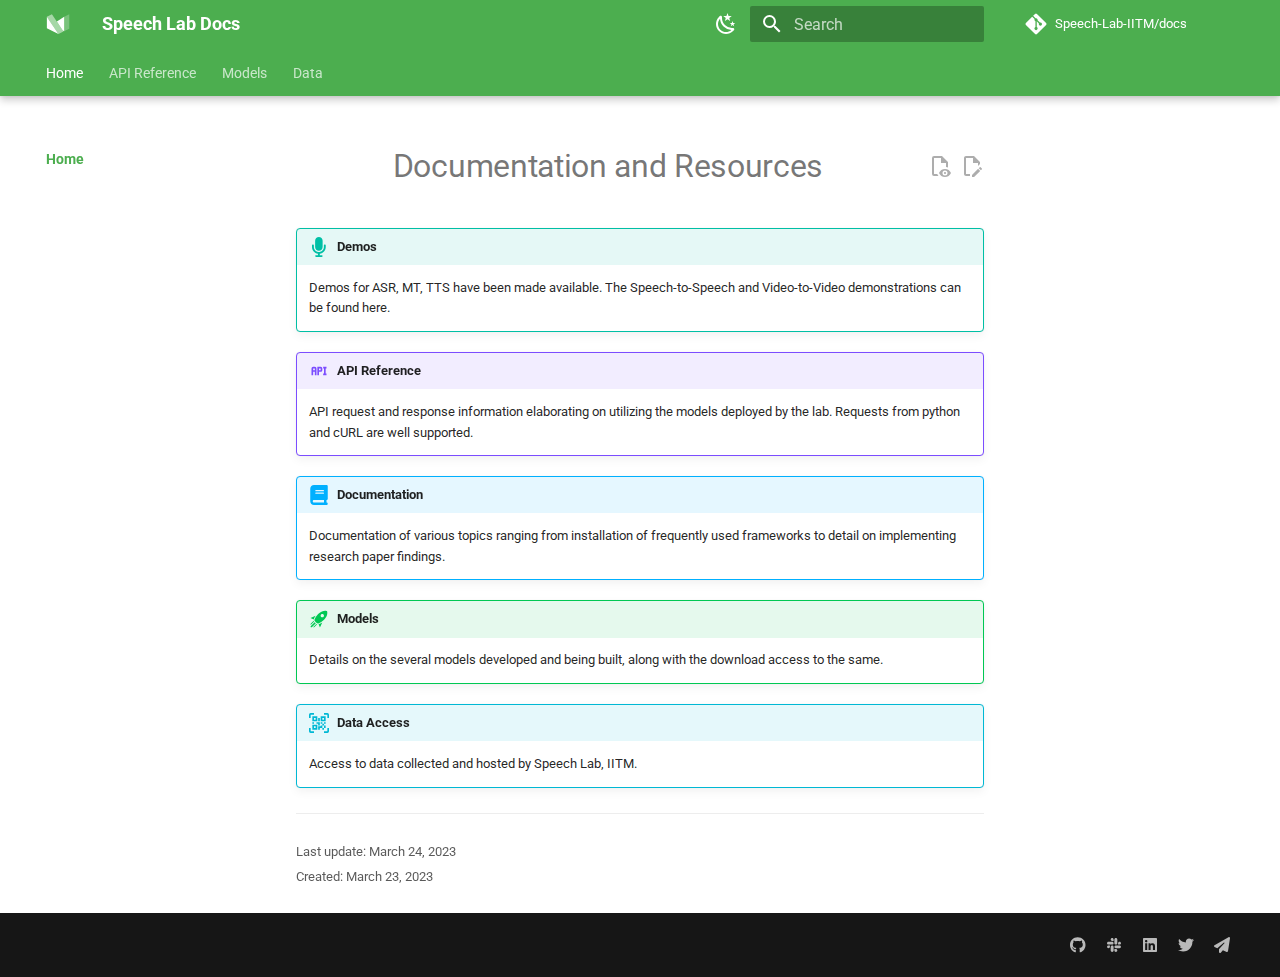
==== commit 3c7f24c4: "Deployed 84bb588 with MkDocs version: 1.4.2" ====
--- a/index.html
+++ b/index.html
@@ -1,3 +1,3 @@
-<!doctype html><html lang=en class=no-js> <head><meta charset=utf-8><meta name=viewport content="width=device-width,initial-scale=1"><link href=api_docs/asr/ rel=next><link rel=icon href=assets/favicon.png><meta name=generator content="mkdocs-1.4.2, mkdocs-material-9.1.3"><title>Speech Lab Docs</title><link rel=stylesheet href=assets/stylesheets/main.c4a75a56.min.css><link rel=stylesheet href=assets/stylesheets/palette.a0c5b2b5.min.css><style>:root{--md-admonition-icon--tip:url('data:image/svg+xml;charset=utf-8,<svg xmlns="http://www.w3.org/2000/svg" viewBox="0 0 384 512"><!--! Font Awesome Free 6.3.0 by @fontawesome - https://fontawesome.com License - https://fontawesome.com/license/free (Icons: CC BY 4.0, Fonts: SIL OFL 1.1, Code: MIT License) Copyright 2023 Fonticons, Inc.--><path d="M176 0c-53 0-96 43-96 96v160c0 53 43 96 96 96s96-43 96-96V96c0-53-43-96-96-96zM48 216c0-13.3-10.7-24-24-24S0 202.7 0 216v40c0 89.1 66.2 162.7 152 174.4V464h-48c-13.3 0-24 10.7-24 24s10.7 24 24 24h144c13.3 0 24-10.7 24-24s-10.7-24-24-24h-48v-33.6c85.8-11.7 152-85.3 152-174.4v-40c0-13.3-10.7-24-24-24s-24 10.7-24 24v40c0 70.7-57.3 128-128 128S48 326.7 48 256v-40z"/></svg>');--md-admonition-icon--example:url('data:image/svg+xml;charset=utf-8,<svg xmlns="http://www.w3.org/2000/svg" viewBox="0 0 24 24"><path d="M7 7H5a2 2 0 0 0-2 2v8h2v-4h2v4h2V9a2 2 0 0 0-2-2m0 4H5V9h2m7-2h-4v10h2v-4h2a2 2 0 0 0 2-2V9a2 2 0 0 0-2-2m0 4h-2V9h2m6 0v6h1v2h-4v-2h1V9h-1V7h4v2Z"/></svg>');--md-admonition-icon--note:url('data:image/svg+xml;charset=utf-8,<svg xmlns="http://www.w3.org/2000/svg" viewBox="0 0 448 512"><!--! Font Awesome Free 6.3.0 by @fontawesome - https://fontawesome.com License - https://fontawesome.com/license/free (Icons: CC BY 4.0, Fonts: SIL OFL 1.1, Code: MIT License) Copyright 2023 Fonticons, Inc.--><path d="M64 32C28.7 32 0 60.7 0 96v320c0 35.3 28.7 64 64 64h224V368c0-26.5 21.5-48 48-48h112V96c0-35.3-28.7-64-64-64H64zm384 320H336c-8.8 0-16 7.2-16 16v112l32-32 64-64 32-32z"/></svg>');--md-admonition-icon--abstract:url('data:image/svg+xml;charset=utf-8,<svg xmlns="http://www.w3.org/2000/svg" viewBox="0 0 448 512"><!--! Font Awesome Free 6.3.0 by @fontawesome - https://fontawesome.com License - https://fontawesome.com/license/free (Icons: CC BY 4.0, Fonts: SIL OFL 1.1, Code: MIT License) Copyright 2023 Fonticons, Inc.--><path d="M96 0C43 0 0 43 0 96v320c0 53 43 96 96 96h320c17.7 0 32-14.3 32-32s-14.3-32-32-32v-64c17.7 0 32-14.3 32-32V32c0-17.7-14.3-32-32-32H96zm0 384h256v64H96c-17.7 0-32-14.3-32-32s14.3-32 32-32zm32-240c0-8.8 7.2-16 16-16h192c8.8 0 16 7.2 16 16s-7.2 16-16 16H144c-8.8 0-16-7.2-16-16zm16 48h192c8.8 0 16 7.2 16 16s-7.2 16-16 16H144c-8.8 0-16-7.2-16-16s7.2-16 16-16z"/></svg>');--md-admonition-icon--info:url('data:image/svg+xml;charset=utf-8,<svg xmlns="http://www.w3.org/2000/svg" viewBox="0 0 24 24"><path d="M4 4h6v6H4V4m16 0v6h-6V4h6m-6 11h2v-2h-2v-2h2v2h2v-2h2v2h-2v2h2v3h-2v2h-2v-2h-3v2h-2v-4h3v-1m2 0v3h2v-3h-2M4 20v-6h6v6H4M6 6v2h2V6H6m10 0v2h2V6h-2M6 16v2h2v-2H6m-2-5h2v2H4v-2m5 0h4v4h-2v-2H9v-2m2-5h2v4h-2V6M2 2v4H0V2a2 2 0 0 1 2-2h4v2H2m20-2a2 2 0 0 1 2 2v4h-2V2h-4V0h4M2 18v4h4v2H2a2 2 0 0 1-2-2v-4h2m20 4v-4h2v4a2 2 0 0 1-2 2h-4v-2h4Z"/></svg>');--md-admonition-icon--success:url('data:image/svg+xml;charset=utf-8,<svg xmlns="http://www.w3.org/2000/svg" viewBox="0 0 24 24"><path d="m13.13 22.19-1.63-3.83c1.57-.58 3.04-1.36 4.4-2.27l-2.77 6.1M5.64 12.5l-3.83-1.63 6.1-2.77C7 9.46 6.22 10.93 5.64 12.5M21.61 2.39S16.66.269 11 5.93c-2.19 2.19-3.5 4.6-4.35 6.71-.28.75-.09 1.57.46 2.13l2.13 2.12c.55.56 1.37.74 2.12.46A19.1 19.1 0 0 0 18.07 13c5.66-5.66 3.54-10.61 3.54-10.61m-7.07 7.07c-.78-.78-.78-2.05 0-2.83s2.05-.78 2.83 0c.77.78.78 2.05 0 2.83-.78.78-2.05.78-2.83 0m-5.66 7.07-1.41-1.41 1.41 1.41M6.24 22l3.64-3.64c-.34-.09-.67-.24-.97-.45L4.83 22h1.41M2 22h1.41l4.77-4.76-1.42-1.41L2 20.59V22m0-2.83 4.09-4.08c-.21-.3-.36-.62-.45-.97L2 17.76v1.41Z"/></svg>');--md-admonition-icon--question:url('data:image/svg+xml;charset=utf-8,<svg xmlns="http://www.w3.org/2000/svg" viewBox="0 0 512 512"><!--! Font Awesome Free 6.3.0 by @fontawesome - https://fontawesome.com License - https://fontawesome.com/license/free (Icons: CC BY 4.0, Fonts: SIL OFL 1.1, Code: MIT License) Copyright 2023 Fonticons, Inc.--><path d="M256 512a256 256 0 1 0 0-512 256 256 0 1 0 0 512zm-86.2-346.7c7.9-22.3 29.1-37.3 52.8-37.3h58.3c34.9 0 63.1 28.3 63.1 63.1 0 22.6-12.1 43.5-31.7 54.8L280 264.4c-.2 13-10.9 23.6-24 23.6-13.3 0-24-10.7-24-24v-13.5c0-8.6 4.6-16.5 12.1-20.8l44.3-25.4c4.7-2.7 7.6-7.7 7.6-13.1 0-8.4-6.8-15.1-15.1-15.1h-58.3c-3.4 0-6.4 2.1-7.5 5.3l-.4 1.2c-4.4 12.5-18.2 19-30.6 14.6s-19-18.2-14.6-30.6l.4-1.2zM224 352a32 32 0 1 1 64 0 32 32 0 1 1-64 0z"/></svg>');--md-admonition-icon--warning:url('data:image/svg+xml;charset=utf-8,<svg xmlns="http://www.w3.org/2000/svg" viewBox="0 0 512 512"><!--! Font Awesome Free 6.3.0 by @fontawesome - https://fontawesome.com License - https://fontawesome.com/license/free (Icons: CC BY 4.0, Fonts: SIL OFL 1.1, Code: MIT License) Copyright 2023 Fonticons, Inc.--><path d="M256 32c14.2 0 27.3 7.5 34.5 19.8l216 368c7.3 12.4 7.3 27.7.2 40.1S486.3 480 472 480H40c-14.3 0-27.6-7.7-34.7-20.1s-7-27.8.2-40.1l216-368C228.7 39.5 241.8 32 256 32zm0 128c-13.3 0-24 10.7-24 24v112c0 13.3 10.7 24 24 24s24-10.7 24-24V184c0-13.3-10.7-24-24-24zm32 224a32 32 0 1 0-64 0 32 32 0 1 0 64 0z"/></svg>');--md-admonition-icon--failure:url('data:image/svg+xml;charset=utf-8,<svg xmlns="http://www.w3.org/2000/svg" viewBox="0 0 512 512"><!--! Font Awesome Free 6.3.0 by @fontawesome - https://fontawesome.com License - https://fontawesome.com/license/free (Icons: CC BY 4.0, Fonts: SIL OFL 1.1, Code: MIT License) Copyright 2023 Fonticons, Inc.--><path d="M459.1 52.4 442.6 6.5c-1.9-3.9-6.1-6.5-10.5-6.5s-8.5 2.6-10.4 6.5l-16.5 45.9-46 16.8c-4.3 1.6-7.3 5.9-7.2 10.4 0 4.5 3 8.7 7.2 10.2l45.7 16.8 16.8 45.8c1.5 4.4 5.8 7.5 10.4 7.5s8.9-3.1 10.4-7.5l16.5-45.8 45.7-16.8c4.2-1.5 7.2-5.7 7.2-10.2 0-4.6-3-8.9-7.2-10.4l-45.6-16.8zm-132.4 53c-12.5-12.5-32.8-12.5-45.3 0l-2.9 2.9c-22-8-45.8-12.3-70.5-12.3C93.1 96 0 189.1 0 304s93.1 208 208 208 208-93.1 208-208c0-24.7-4.3-48.5-12.2-70.5l2.9-2.9c12.5-12.5 12.5-32.8 0-45.3l-80-80zM200 192c-57.4 0-104 46.6-104 104v8c0 8.8-7.2 16-16 16s-16-7.2-16-16v-8c0-75.1 60.9-136 136-136h8c8.8 0 16 7.2 16 16s-7.2 16-16 16h-8z"/></svg>');--md-admonition-icon--danger:url('data:image/svg+xml;charset=utf-8,<svg xmlns="http://www.w3.org/2000/svg" viewBox="0 0 512 512"><!--! Font Awesome Free 6.3.0 by @fontawesome - https://fontawesome.com License - https://fontawesome.com/license/free (Icons: CC BY 4.0, Fonts: SIL OFL 1.1, Code: MIT License) Copyright 2023 Fonticons, Inc.--><path d="M416 398.9c58.5-41.1 96-104.1 96-174.9C512 100.3 397.4 0 256 0S0 100.3 0 224c0 70.7 37.5 133.8 96 174.9V464c0 26.5 21.5 48 48 48h48v-48c0-8.8 7.2-16 16-16s16 7.2 16 16v48h64v-48c0-8.8 7.2-16 16-16s16 7.2 16 16v48h48c26.5 0 48-21.5 48-48v-65.1zM96 256a64 64 0 1 1 128 0 64 64 0 1 1-128 0zm256-64a64 64 0 1 1 0 128 64 64 0 1 1 0-128z"/></svg>');--md-admonition-icon--bug:url('data:image/svg+xml;charset=utf-8,<svg xmlns="http://www.w3.org/2000/svg" viewBox="0 0 640 512"><!--! Font Awesome Free 6.3.0 by @fontawesome - https://fontawesome.com License - https://fontawesome.com/license/free (Icons: CC BY 4.0, Fonts: SIL OFL 1.1, Code: MIT License) Copyright 2023 Fonticons, Inc.--><path d="M320 0c17.7 0 32 14.3 32 32v64h120c39.8 0 72 32.2 72 72v272c0 39.8-32.2 72-72 72H168c-39.8 0-72-32.2-72-72V168c0-39.8 32.2-72 72-72h120V32c0-17.7 14.3-32 32-32zM208 384c-8.8 0-16 7.2-16 16s7.2 16 16 16h32c8.8 0 16-7.2 16-16s-7.2-16-16-16h-32zm96 0c-8.8 0-16 7.2-16 16s7.2 16 16 16h32c8.8 0 16-7.2 16-16s-7.2-16-16-16h-32zm96 0c-8.8 0-16 7.2-16 16s7.2 16 16 16h32c8.8 0 16-7.2 16-16s-7.2-16-16-16h-32zM264 256a40 40 0 1 0-80 0 40 40 0 1 0 80 0zm152 40a40 40 0 1 0 0-80 40 40 0 1 0 0 80zM48 224h16v192H48c-26.5 0-48-21.5-48-48v-96c0-26.5 21.5-48 48-48zm544 0c26.5 0 48 21.5 48 48v96c0 26.5-21.5 48-48 48h-16V224h16z"/></svg>');--md-admonition-icon--quote:url('data:image/svg+xml;charset=utf-8,<svg xmlns="http://www.w3.org/2000/svg" viewBox="0 0 448 512"><!--! Font Awesome Free 6.3.0 by @fontawesome - https://fontawesome.com License - https://fontawesome.com/license/free (Icons: CC BY 4.0, Fonts: SIL OFL 1.1, Code: MIT License) Copyright 2023 Fonticons, Inc.--><path d="M0 216C0 149.7 53.7 96 120 96h8c17.7 0 32 14.3 32 32s-14.3 32-32 32h-8c-30.9 0-56 25.1-56 56v8h64c35.3 0 64 28.7 64 64v64c0 35.3-28.7 64-64 64H64c-35.3 0-64-28.7-64-64V216zm256 0c0-66.3 53.7-120 120-120h8c17.7 0 32 14.3 32 32s-14.3 32-32 32h-8c-30.9 0-56 25.1-56 56v8h64c35.3 0 64 28.7 64 64v64c0 35.3-28.7 64-64 64h-64c-35.3 0-64-28.7-64-64V216z"/></svg>');}</style><link rel=preconnect href=https://fonts.gstatic.com crossorigin><link rel=stylesheet href="https://fonts.googleapis.com/css?family=Roboto:300,300i,400,400i,700,700i%7CRoboto+Mono:400,400i,700,700i&display=fallback"><style>:root{--md-text-font:"Roboto";--md-code-font:"Roboto Mono"}</style><script>__md_scope=new URL(".",location),__md_hash=e=>[...e].reduce((e,_)=>(e<<5)-e+_.charCodeAt(0),0),__md_get=(e,_=localStorage,t=__md_scope)=>JSON.parse(_.getItem(t.pathname+"."+e)),__md_set=(e,_,t=localStorage,a=__md_scope)=>{try{t.setItem(a.pathname+"."+e,JSON.stringify(_))}catch(e){}}</script><script>"undefined"!=typeof __md_analytics&&__md_analytics()</script></head> <body dir=ltr data-md-color-scheme=default data-md-color-primary=green data-md-color-accent=indigo> <script>var palette=__md_get("__palette");if(palette&&"object"==typeof palette.color)for(var key of Object.keys(palette.color))document.body.setAttribute("data-md-color-"+key,palette.color[key])</script> <input class=md-toggle data-md-toggle=drawer type=checkbox id=__drawer autocomplete=off> <input class=md-toggle data-md-toggle=search type=checkbox id=__search autocomplete=off> <label class=md-overlay for=__drawer></label> <div data-md-component=skip> </div> <div data-md-component=announce> </div> <header class="md-header md-header--shadow md-header--lifted" data-md-component=header> <nav class="md-header__inner md-grid" aria-label=Header> <a href=. title="Speech Lab Docs" class="md-header__button md-logo" aria-label="Speech Lab Docs" data-md-component=logo> <svg xmlns=http://www.w3.org/2000/svg viewbox="0 0 89 89"> <path d=M3.136,17.387l0,42.932l42.932,21.467l-42.932,-64.399Z /> <path d=M21.91,8l42.933,64.398l-18.775,9.388l-42.932,-64.399l18.774,-9.387Z style="fill-opacity: 0.5"/> <path d=M67.535,17.387l-27.262,18.156l21.878,32.818l5.384,2.691l0,-53.665Z /> <path d=M67.535,17.387l0,53.666l18.774,-9.388l0,-53.665l-18.774,9.387Z style="fill-opacity: 0.25"/> </svg> </a> <label class="md-header__button md-icon" for=__drawer> <svg xmlns=http://www.w3.org/2000/svg viewbox="0 0 24 24"><path d="M3 6h18v2H3V6m0 5h18v2H3v-2m0 5h18v2H3v-2Z"/></svg> </label> <div class=md-header__title data-md-component=header-title> <div class=md-header__ellipsis> <div class=md-header__topic> <span class=md-ellipsis> Speech Lab Docs </span> </div> <div class=md-header__topic data-md-component=header-topic> <span class=md-ellipsis> Home </span> </div> </div> </div> <form class=md-header__option data-md-component=palette> <input class=md-option data-md-color-media data-md-color-scheme=default data-md-color-primary=green data-md-color-accent=indigo aria-label="Switch to dark mode" type=radio name=__palette id=__palette_1> <label class="md-header__button md-icon" title="Switch to dark mode" for=__palette_2 hidden> <svg xmlns=http://www.w3.org/2000/svg viewbox="0 0 24 24"><path d="m17.75 4.09-2.53 1.94.91 3.06-2.63-1.81-2.63 1.81.91-3.06-2.53-1.94L12.44 4l1.06-3 1.06 3 3.19.09m3.5 6.91-1.64 1.25.59 1.98-1.7-1.17-1.7 1.17.59-1.98L15.75 11l2.06-.05L18.5 9l.69 1.95 2.06.05m-2.28 4.95c.83-.08 1.72 1.1 1.19 1.85-.32.45-.66.87-1.08 1.27C15.17 23 8.84 23 4.94 19.07c-3.91-3.9-3.91-10.24 0-14.14.4-.4.82-.76 1.27-1.08.75-.53 1.93.36 1.85 1.19-.27 2.86.69 5.83 2.89 8.02a9.96 9.96 0 0 0 8.02 2.89m-1.64 2.02a12.08 12.08 0 0 1-7.8-3.47c-2.17-2.19-3.33-5-3.49-7.82-2.81 3.14-2.7 7.96.31 10.98 3.02 3.01 7.84 3.12 10.98.31Z"/></svg> </label> <input class=md-option data-md-color-media data-md-color-scheme=slate data-md-color-primary=green data-md-color-accent=indigo aria-label="Switch to light mode" type=radio name=__palette id=__palette_2> <label class="md-header__button md-icon" title="Switch to light mode" for=__palette_1 hidden> <svg xmlns=http://www.w3.org/2000/svg viewbox="0 0 24 24"><path d="M12 8a4 4 0 0 0-4 4 4 4 0 0 0 4 4 4 4 0 0 0 4-4 4 4 0 0 0-4-4m0 10a6 6 0 0 1-6-6 6 6 0 0 1 6-6 6 6 0 0 1 6 6 6 6 0 0 1-6 6m8-9.31V4h-4.69L12 .69 8.69 4H4v4.69L.69 12 4 15.31V20h4.69L12 23.31 15.31 20H20v-4.69L23.31 12 20 8.69Z"/></svg> </label> </form> <label class="md-header__button md-icon" for=__search> <svg xmlns=http://www.w3.org/2000/svg viewbox="0 0 24 24"><path d="M9.5 3A6.5 6.5 0 0 1 16 9.5c0 1.61-.59 3.09-1.56 4.23l.27.27h.79l5 5-1.5 1.5-5-5v-.79l-.27-.27A6.516 6.516 0 0 1 9.5 16 6.5 6.5 0 0 1 3 9.5 6.5 6.5 0 0 1 9.5 3m0 2C7 5 5 7 5 9.5S7 14 9.5 14 14 12 14 9.5 12 5 9.5 5Z"/></svg> </label> <div class=md-search data-md-component=search role=dialog> <label class=md-search__overlay for=__search></label> <div class=md-search__inner role=search> <form class=md-search__form name=search> <input type=text class=md-search__input name=query aria-label=Search placeholder=Search autocapitalize=off autocorrect=off autocomplete=off spellcheck=false data-md-component=search-query required> <label class="md-search__icon md-icon" for=__search> <svg xmlns=http://www.w3.org/2000/svg viewbox="0 0 24 24"><path d="M9.5 3A6.5 6.5 0 0 1 16 9.5c0 1.61-.59 3.09-1.56 4.23l.27.27h.79l5 5-1.5 1.5-5-5v-.79l-.27-.27A6.516 6.516 0 0 1 9.5 16 6.5 6.5 0 0 1 3 9.5 6.5 6.5 0 0 1 9.5 3m0 2C7 5 5 7 5 9.5S7 14 9.5 14 14 12 14 9.5 12 5 9.5 5Z"/></svg> <svg xmlns=http://www.w3.org/2000/svg viewbox="0 0 24 24"><path d="M20 11v2H8l5.5 5.5-1.42 1.42L4.16 12l7.92-7.92L13.5 5.5 8 11h12Z"/></svg> </label> <nav class=md-search__options aria-label=Search> <a href=javascript:void(0) class="md-search__icon md-icon" title=Share aria-label=Share data-clipboard data-clipboard-text data-md-component=search-share tabindex=-1> <svg xmlns=http://www.w3.org/2000/svg viewbox="0 0 24 24"><path d="M18 16.08c-.76 0-1.44.3-1.96.77L8.91 12.7c.05-.23.09-.46.09-.7 0-.24-.04-.47-.09-.7l7.05-4.11c.54.5 1.25.81 2.04.81a3 3 0 0 0 3-3 3 3 0 0 0-3-3 3 3 0 0 0-3 3c0 .24.04.47.09.7L8.04 9.81C7.5 9.31 6.79 9 6 9a3 3 0 0 0-3 3 3 3 0 0 0 3 3c.79 0 1.5-.31 2.04-.81l7.12 4.15c-.05.21-.08.43-.08.66 0 1.61 1.31 2.91 2.92 2.91 1.61 0 2.92-1.3 2.92-2.91A2.92 2.92 0 0 0 18 16.08Z"/></svg> </a> <button type=reset class="md-search__icon md-icon" title=Clear aria-label=Clear tabindex=-1> <svg xmlns=http://www.w3.org/2000/svg viewbox="0 0 24 24"><path d="M19 6.41 17.59 5 12 10.59 6.41 5 5 6.41 10.59 12 5 17.59 6.41 19 12 13.41 17.59 19 19 17.59 13.41 12 19 6.41Z"/></svg> </button> </nav> <div class=md-search__suggest data-md-component=search-suggest></div> </form> <div class=md-search__output> <div class=md-search__scrollwrap data-md-scrollfix> <div class=md-search-result data-md-component=search-result> <div class=md-search-result__meta> Initializing search </div> <ol class=md-search-result__list role=presentation></ol> </div> </div> </div> </div> </div> <div class=md-header__source> <a href=https://github.com/Speech-Lab-IITM/labdocs title="Go to repository" class=md-source data-md-component=source> <div class="md-source__icon md-icon"> <svg xmlns=http://www.w3.org/2000/svg viewbox="0 0 448 512"><!-- Font Awesome Free 6.3.0 by @fontawesome - https://fontawesome.com License - https://fontawesome.com/license/free (Icons: CC BY 4.0, Fonts: SIL OFL 1.1, Code: MIT License) Copyright 2023 Fonticons, Inc.--><path d="M439.55 236.05 244 40.45a28.87 28.87 0 0 0-40.81 0l-40.66 40.63 51.52 51.52c27.06-9.14 52.68 16.77 43.39 43.68l49.66 49.66c34.23-11.8 61.18 31 35.47 56.69-26.49 26.49-70.21-2.87-56-37.34L240.22 199v121.85c25.3 12.54 22.26 41.85 9.08 55a34.34 34.34 0 0 1-48.55 0c-17.57-17.6-11.07-46.91 11.25-56v-123c-20.8-8.51-24.6-30.74-18.64-45L142.57 101 8.45 235.14a28.86 28.86 0 0 0 0 40.81l195.61 195.6a28.86 28.86 0 0 0 40.8 0l194.69-194.69a28.86 28.86 0 0 0 0-40.81z"/></svg> </div> <div class=md-source__repository> Speech-Lab-IITM/labdocs </div> </a> </div> </nav> <nav class=md-tabs aria-label=Tabs data-md-component=tabs> <div class=md-grid> <ul class=md-tabs__list> <li class=md-tabs__item> <a href=. class="md-tabs__link md-tabs__link--active"> Home </a> </li> <li class=md-tabs__item> <a href=api_docs/asr/ class=md-tabs__link> API Reference </a> </li> <li class=md-tabs__item> <a href=model_docs/supervised/ class=md-tabs__link> Models </a> </li> <li class=md-tabs__item> <a href=data_docs/challenges/ class=md-tabs__link> Data </a> </li> </ul> </div> </nav> </header> <div class=md-container data-md-component=container> <main class=md-main data-md-component=main> <div class="md-main__inner md-grid"> <div class="md-sidebar md-sidebar--primary" data-md-component=sidebar data-md-type=navigation> <div class=md-sidebar__scrollwrap> <div class=md-sidebar__inner> <nav class="md-nav md-nav--primary md-nav--lifted" aria-label=Navigation data-md-level=0> <label class=md-nav__title for=__drawer> <a href=. title="Speech Lab Docs" class="md-nav__button md-logo" aria-label="Speech Lab Docs" data-md-component=logo> <svg xmlns=http://www.w3.org/2000/svg viewbox="0 0 89 89"> <path d=M3.136,17.387l0,42.932l42.932,21.467l-42.932,-64.399Z /> <path d=M21.91,8l42.933,64.398l-18.775,9.388l-42.932,-64.399l18.774,-9.387Z style="fill-opacity: 0.5"/> <path d=M67.535,17.387l-27.262,18.156l21.878,32.818l5.384,2.691l0,-53.665Z /> <path d=M67.535,17.387l0,53.666l18.774,-9.388l0,-53.665l-18.774,9.387Z style="fill-opacity: 0.25"/> </svg> </a> Speech Lab Docs </label> <div class=md-nav__source> <a href=https://github.com/Speech-Lab-IITM/labdocs title="Go to repository" class=md-source data-md-component=source> <div class="md-source__icon md-icon"> <svg xmlns=http://www.w3.org/2000/svg viewbox="0 0 448 512"><!-- Font Awesome Free 6.3.0 by @fontawesome - https://fontawesome.com License - https://fontawesome.com/license/free (Icons: CC BY 4.0, Fonts: SIL OFL 1.1, Code: MIT License) Copyright 2023 Fonticons, Inc.--><path d="M439.55 236.05 244 40.45a28.87 28.87 0 0 0-40.81 0l-40.66 40.63 51.52 51.52c27.06-9.14 52.68 16.77 43.39 43.68l49.66 49.66c34.23-11.8 61.18 31 35.47 56.69-26.49 26.49-70.21-2.87-56-37.34L240.22 199v121.85c25.3 12.54 22.26 41.85 9.08 55a34.34 34.34 0 0 1-48.55 0c-17.57-17.6-11.07-46.91 11.25-56v-123c-20.8-8.51-24.6-30.74-18.64-45L142.57 101 8.45 235.14a28.86 28.86 0 0 0 0 40.81l195.61 195.6a28.86 28.86 0 0 0 40.8 0l194.69-194.69a28.86 28.86 0 0 0 0-40.81z"/></svg> </div> <div class=md-source__repository> Speech-Lab-IITM/labdocs </div> </a> </div> <ul class=md-nav__list data-md-scrollfix> <li class="md-nav__item md-nav__item--active"> <input class="md-nav__toggle md-toggle" type=checkbox id=__toc> <a href=. class="md-nav__link md-nav__link--active"> Home </a> </li> <li class="md-nav__item md-nav__item--nested"> <input class="md-nav__toggle md-toggle md-toggle--indeterminate" type=checkbox id=__nav_2> <label class=md-nav__link for=__nav_2 id=__nav_2_label tabindex=0> API Reference <span class="md-nav__icon md-icon"></span> </label> <nav class=md-nav data-md-level=1 aria-labelledby=__nav_2_label aria-expanded=false> <label class=md-nav__title for=__nav_2> <span class="md-nav__icon md-icon"></span> API Reference </label> <ul class=md-nav__list data-md-scrollfix> <li class=md-nav__item> <a href=api_docs/asr/ class=md-nav__link> ASR (Speech-to-Text) </a> </li> <li class=md-nav__item> <a href=api_docs/mt/ class=md-nav__link> MT (Text-to-Text) </a> </li> <li class=md-nav__item> <a href=api_docs/tts/ class=md-nav__link> TTS (Text-to-Speech) </a> </li> <li class=md-nav__item> <a href=api_docs/v2v/ class=md-nav__link> V2V (Video Interpolation) </a> </li> </ul> </nav> </li> <li class="md-nav__item md-nav__item--nested"> <input class="md-nav__toggle md-toggle md-toggle--indeterminate" type=checkbox id=__nav_3> <label class=md-nav__link for=__nav_3 id=__nav_3_label tabindex=0> Models <span class="md-nav__icon md-icon"></span> </label> <nav class=md-nav data-md-level=1 aria-labelledby=__nav_3_label aria-expanded=false> <label class=md-nav__title for=__nav_3> <span class="md-nav__icon md-icon"></span> Models </label> <ul class=md-nav__list data-md-scrollfix> <li class=md-nav__item> <a href=model_docs/supervised/ class=md-nav__link> End-to-End supervised models </a> </li> <li class=md-nav__item> <a href=model_docs/ssl/ class=md-nav__link> SSL models </a> </li> <li class=md-nav__item> <a href=model_docs/adapted/ class=md-nav__link> Adapted models </a> </li> </ul> </nav> </li> <li class="md-nav__item md-nav__item--nested"> <input class="md-nav__toggle md-toggle md-toggle--indeterminate" type=checkbox id=__nav_4> <label class=md-nav__link for=__nav_4 id=__nav_4_label tabindex=0> Data <span class="md-nav__icon md-icon"></span> </label> <nav class=md-nav data-md-level=1 aria-labelledby=__nav_4_label aria-expanded=false> <label class=md-nav__title for=__nav_4> <span class="md-nav__icon md-icon"></span> Data </label> <ul class=md-nav__list data-md-scrollfix> <li class=md-nav__item> <a href=data_docs/challenges/ class=md-nav__link> ASR Challenges </a> </li> <li class=md-nav__item> <a href=data_docs/additional_data/ class=md-nav__link> Additional data </a> </li> </ul> </nav> </li> </ul> </nav> </div> </div> </div> <div class="md-sidebar md-sidebar--secondary" data-md-component=sidebar data-md-type=toc> <div class=md-sidebar__scrollwrap> <div class=md-sidebar__inner> <nav class="md-nav md-nav--secondary" aria-label="On this page"> </nav> </div> </div> </div> <div class=md-content data-md-component=content> <article class="md-content__inner md-typeset"> <a href=https://github.com/Speech-Lab-IITM/labdocs/edit/master/docs/index.md title="Edit this page" class="md-content__button md-icon"> <svg xmlns=http://www.w3.org/2000/svg viewbox="0 0 24 24"><path d="M10 20H6V4h7v5h5v3.1l2-2V8l-6-6H6c-1.1 0-2 .9-2 2v16c0 1.1.9 2 2 2h4v-2m10.2-7c.1 0 .3.1.4.2l1.3 1.3c.2.2.2.6 0 .8l-1 1-2.1-2.1 1-1c.1-.1.2-.2.4-.2m0 3.9L14.1 23H12v-2.1l6.1-6.1 2.1 2.1Z"/></svg> </a> <a href=https://github.com/Speech-Lab-IITM/labdocs/raw/master/docs/index.md title="View source of this page" class="md-content__button md-icon"> <svg xmlns=http://www.w3.org/2000/svg viewbox="0 0 24 24"><path d="M17 18c.56 0 1 .44 1 1s-.44 1-1 1-1-.44-1-1 .44-1 1-1m0-3c-2.73 0-5.06 1.66-6 4 .94 2.34 3.27 4 6 4s5.06-1.66 6-4c-.94-2.34-3.27-4-6-4m0 6.5a2.5 2.5 0 0 1-2.5-2.5 2.5 2.5 0 0 1 2.5-2.5 2.5 2.5 0 0 1 2.5 2.5 2.5 2.5 0 0 1-2.5 2.5M9.27 20H6V4h7v5h5v4.07c.7.08 1.36.25 2 .49V8l-6-6H6a2 2 0 0 0-2 2v16a2 2 0 0 0 2 2h4.5a8.15 8.15 0 0 1-1.23-2Z"/></svg> </a> <h1 align=center><b>Documentation and Resources</b></h1> <!-- This is the page providing documentation for the various research projects at Speech Lab, resource information regarding the various models available, API reference to utilize the deployed models and the procedure to access the data that has been hosted by the lab.
+<!doctype html><html lang=en class=no-js> <head><meta charset=utf-8><meta name=viewport content="width=device-width,initial-scale=1"><link href=api_docs/asr/ rel=next><link rel=icon href=assets/favicon.png><meta name=generator content="mkdocs-1.4.2, mkdocs-material-9.1.3"><title>Speech Lab Docs</title><link rel=stylesheet href=assets/stylesheets/main.c4a75a56.min.css><link rel=stylesheet href=assets/stylesheets/palette.a0c5b2b5.min.css><style>:root{--md-admonition-icon--tip:url('data:image/svg+xml;charset=utf-8,<svg xmlns="http://www.w3.org/2000/svg" viewBox="0 0 384 512"><!--! Font Awesome Free 6.3.0 by @fontawesome - https://fontawesome.com License - https://fontawesome.com/license/free (Icons: CC BY 4.0, Fonts: SIL OFL 1.1, Code: MIT License) Copyright 2023 Fonticons, Inc.--><path d="M176 0c-53 0-96 43-96 96v160c0 53 43 96 96 96s96-43 96-96V96c0-53-43-96-96-96zM48 216c0-13.3-10.7-24-24-24S0 202.7 0 216v40c0 89.1 66.2 162.7 152 174.4V464h-48c-13.3 0-24 10.7-24 24s10.7 24 24 24h144c13.3 0 24-10.7 24-24s-10.7-24-24-24h-48v-33.6c85.8-11.7 152-85.3 152-174.4v-40c0-13.3-10.7-24-24-24s-24 10.7-24 24v40c0 70.7-57.3 128-128 128S48 326.7 48 256v-40z"/></svg>');--md-admonition-icon--example:url('data:image/svg+xml;charset=utf-8,<svg xmlns="http://www.w3.org/2000/svg" viewBox="0 0 24 24"><path d="M7 7H5a2 2 0 0 0-2 2v8h2v-4h2v4h2V9a2 2 0 0 0-2-2m0 4H5V9h2m7-2h-4v10h2v-4h2a2 2 0 0 0 2-2V9a2 2 0 0 0-2-2m0 4h-2V9h2m6 0v6h1v2h-4v-2h1V9h-1V7h4v2Z"/></svg>');--md-admonition-icon--note:url('data:image/svg+xml;charset=utf-8,<svg xmlns="http://www.w3.org/2000/svg" viewBox="0 0 448 512"><!--! Font Awesome Free 6.3.0 by @fontawesome - https://fontawesome.com License - https://fontawesome.com/license/free (Icons: CC BY 4.0, Fonts: SIL OFL 1.1, Code: MIT License) Copyright 2023 Fonticons, Inc.--><path d="M64 32C28.7 32 0 60.7 0 96v320c0 35.3 28.7 64 64 64h224V368c0-26.5 21.5-48 48-48h112V96c0-35.3-28.7-64-64-64H64zm384 320H336c-8.8 0-16 7.2-16 16v112l32-32 64-64 32-32z"/></svg>');--md-admonition-icon--abstract:url('data:image/svg+xml;charset=utf-8,<svg xmlns="http://www.w3.org/2000/svg" viewBox="0 0 448 512"><!--! Font Awesome Free 6.3.0 by @fontawesome - https://fontawesome.com License - https://fontawesome.com/license/free (Icons: CC BY 4.0, Fonts: SIL OFL 1.1, Code: MIT License) Copyright 2023 Fonticons, Inc.--><path d="M96 0C43 0 0 43 0 96v320c0 53 43 96 96 96h320c17.7 0 32-14.3 32-32s-14.3-32-32-32v-64c17.7 0 32-14.3 32-32V32c0-17.7-14.3-32-32-32H96zm0 384h256v64H96c-17.7 0-32-14.3-32-32s14.3-32 32-32zm32-240c0-8.8 7.2-16 16-16h192c8.8 0 16 7.2 16 16s-7.2 16-16 16H144c-8.8 0-16-7.2-16-16zm16 48h192c8.8 0 16 7.2 16 16s-7.2 16-16 16H144c-8.8 0-16-7.2-16-16s7.2-16 16-16z"/></svg>');--md-admonition-icon--info:url('data:image/svg+xml;charset=utf-8,<svg xmlns="http://www.w3.org/2000/svg" viewBox="0 0 24 24"><path d="M4 4h6v6H4V4m16 0v6h-6V4h6m-6 11h2v-2h-2v-2h2v2h2v-2h2v2h-2v2h2v3h-2v2h-2v-2h-3v2h-2v-4h3v-1m2 0v3h2v-3h-2M4 20v-6h6v6H4M6 6v2h2V6H6m10 0v2h2V6h-2M6 16v2h2v-2H6m-2-5h2v2H4v-2m5 0h4v4h-2v-2H9v-2m2-5h2v4h-2V6M2 2v4H0V2a2 2 0 0 1 2-2h4v2H2m20-2a2 2 0 0 1 2 2v4h-2V2h-4V0h4M2 18v4h4v2H2a2 2 0 0 1-2-2v-4h2m20 4v-4h2v4a2 2 0 0 1-2 2h-4v-2h4Z"/></svg>');--md-admonition-icon--success:url('data:image/svg+xml;charset=utf-8,<svg xmlns="http://www.w3.org/2000/svg" viewBox="0 0 24 24"><path d="m13.13 22.19-1.63-3.83c1.57-.58 3.04-1.36 4.4-2.27l-2.77 6.1M5.64 12.5l-3.83-1.63 6.1-2.77C7 9.46 6.22 10.93 5.64 12.5M21.61 2.39S16.66.269 11 5.93c-2.19 2.19-3.5 4.6-4.35 6.71-.28.75-.09 1.57.46 2.13l2.13 2.12c.55.56 1.37.74 2.12.46A19.1 19.1 0 0 0 18.07 13c5.66-5.66 3.54-10.61 3.54-10.61m-7.07 7.07c-.78-.78-.78-2.05 0-2.83s2.05-.78 2.83 0c.77.78.78 2.05 0 2.83-.78.78-2.05.78-2.83 0m-5.66 7.07-1.41-1.41 1.41 1.41M6.24 22l3.64-3.64c-.34-.09-.67-.24-.97-.45L4.83 22h1.41M2 22h1.41l4.77-4.76-1.42-1.41L2 20.59V22m0-2.83 4.09-4.08c-.21-.3-.36-.62-.45-.97L2 17.76v1.41Z"/></svg>');--md-admonition-icon--question:url('data:image/svg+xml;charset=utf-8,<svg xmlns="http://www.w3.org/2000/svg" viewBox="0 0 512 512"><!--! Font Awesome Free 6.3.0 by @fontawesome - https://fontawesome.com License - https://fontawesome.com/license/free (Icons: CC BY 4.0, Fonts: SIL OFL 1.1, Code: MIT License) Copyright 2023 Fonticons, Inc.--><path d="M256 512a256 256 0 1 0 0-512 256 256 0 1 0 0 512zm-86.2-346.7c7.9-22.3 29.1-37.3 52.8-37.3h58.3c34.9 0 63.1 28.3 63.1 63.1 0 22.6-12.1 43.5-31.7 54.8L280 264.4c-.2 13-10.9 23.6-24 23.6-13.3 0-24-10.7-24-24v-13.5c0-8.6 4.6-16.5 12.1-20.8l44.3-25.4c4.7-2.7 7.6-7.7 7.6-13.1 0-8.4-6.8-15.1-15.1-15.1h-58.3c-3.4 0-6.4 2.1-7.5 5.3l-.4 1.2c-4.4 12.5-18.2 19-30.6 14.6s-19-18.2-14.6-30.6l.4-1.2zM224 352a32 32 0 1 1 64 0 32 32 0 1 1-64 0z"/></svg>');--md-admonition-icon--warning:url('data:image/svg+xml;charset=utf-8,<svg xmlns="http://www.w3.org/2000/svg" viewBox="0 0 512 512"><!--! Font Awesome Free 6.3.0 by @fontawesome - https://fontawesome.com License - https://fontawesome.com/license/free (Icons: CC BY 4.0, Fonts: SIL OFL 1.1, Code: MIT License) Copyright 2023 Fonticons, Inc.--><path d="M256 32c14.2 0 27.3 7.5 34.5 19.8l216 368c7.3 12.4 7.3 27.7.2 40.1S486.3 480 472 480H40c-14.3 0-27.6-7.7-34.7-20.1s-7-27.8.2-40.1l216-368C228.7 39.5 241.8 32 256 32zm0 128c-13.3 0-24 10.7-24 24v112c0 13.3 10.7 24 24 24s24-10.7 24-24V184c0-13.3-10.7-24-24-24zm32 224a32 32 0 1 0-64 0 32 32 0 1 0 64 0z"/></svg>');--md-admonition-icon--failure:url('data:image/svg+xml;charset=utf-8,<svg xmlns="http://www.w3.org/2000/svg" viewBox="0 0 512 512"><!--! Font Awesome Free 6.3.0 by @fontawesome - https://fontawesome.com License - https://fontawesome.com/license/free (Icons: CC BY 4.0, Fonts: SIL OFL 1.1, Code: MIT License) Copyright 2023 Fonticons, Inc.--><path d="M459.1 52.4 442.6 6.5c-1.9-3.9-6.1-6.5-10.5-6.5s-8.5 2.6-10.4 6.5l-16.5 45.9-46 16.8c-4.3 1.6-7.3 5.9-7.2 10.4 0 4.5 3 8.7 7.2 10.2l45.7 16.8 16.8 45.8c1.5 4.4 5.8 7.5 10.4 7.5s8.9-3.1 10.4-7.5l16.5-45.8 45.7-16.8c4.2-1.5 7.2-5.7 7.2-10.2 0-4.6-3-8.9-7.2-10.4l-45.6-16.8zm-132.4 53c-12.5-12.5-32.8-12.5-45.3 0l-2.9 2.9c-22-8-45.8-12.3-70.5-12.3C93.1 96 0 189.1 0 304s93.1 208 208 208 208-93.1 208-208c0-24.7-4.3-48.5-12.2-70.5l2.9-2.9c12.5-12.5 12.5-32.8 0-45.3l-80-80zM200 192c-57.4 0-104 46.6-104 104v8c0 8.8-7.2 16-16 16s-16-7.2-16-16v-8c0-75.1 60.9-136 136-136h8c8.8 0 16 7.2 16 16s-7.2 16-16 16h-8z"/></svg>');--md-admonition-icon--danger:url('data:image/svg+xml;charset=utf-8,<svg xmlns="http://www.w3.org/2000/svg" viewBox="0 0 512 512"><!--! Font Awesome Free 6.3.0 by @fontawesome - https://fontawesome.com License - https://fontawesome.com/license/free (Icons: CC BY 4.0, Fonts: SIL OFL 1.1, Code: MIT License) Copyright 2023 Fonticons, Inc.--><path d="M416 398.9c58.5-41.1 96-104.1 96-174.9C512 100.3 397.4 0 256 0S0 100.3 0 224c0 70.7 37.5 133.8 96 174.9V464c0 26.5 21.5 48 48 48h48v-48c0-8.8 7.2-16 16-16s16 7.2 16 16v48h64v-48c0-8.8 7.2-16 16-16s16 7.2 16 16v48h48c26.5 0 48-21.5 48-48v-65.1zM96 256a64 64 0 1 1 128 0 64 64 0 1 1-128 0zm256-64a64 64 0 1 1 0 128 64 64 0 1 1 0-128z"/></svg>');--md-admonition-icon--bug:url('data:image/svg+xml;charset=utf-8,<svg xmlns="http://www.w3.org/2000/svg" viewBox="0 0 640 512"><!--! Font Awesome Free 6.3.0 by @fontawesome - https://fontawesome.com License - https://fontawesome.com/license/free (Icons: CC BY 4.0, Fonts: SIL OFL 1.1, Code: MIT License) Copyright 2023 Fonticons, Inc.--><path d="M320 0c17.7 0 32 14.3 32 32v64h120c39.8 0 72 32.2 72 72v272c0 39.8-32.2 72-72 72H168c-39.8 0-72-32.2-72-72V168c0-39.8 32.2-72 72-72h120V32c0-17.7 14.3-32 32-32zM208 384c-8.8 0-16 7.2-16 16s7.2 16 16 16h32c8.8 0 16-7.2 16-16s-7.2-16-16-16h-32zm96 0c-8.8 0-16 7.2-16 16s7.2 16 16 16h32c8.8 0 16-7.2 16-16s-7.2-16-16-16h-32zm96 0c-8.8 0-16 7.2-16 16s7.2 16 16 16h32c8.8 0 16-7.2 16-16s-7.2-16-16-16h-32zM264 256a40 40 0 1 0-80 0 40 40 0 1 0 80 0zm152 40a40 40 0 1 0 0-80 40 40 0 1 0 0 80zM48 224h16v192H48c-26.5 0-48-21.5-48-48v-96c0-26.5 21.5-48 48-48zm544 0c26.5 0 48 21.5 48 48v96c0 26.5-21.5 48-48 48h-16V224h16z"/></svg>');--md-admonition-icon--quote:url('data:image/svg+xml;charset=utf-8,<svg xmlns="http://www.w3.org/2000/svg" viewBox="0 0 448 512"><!--! Font Awesome Free 6.3.0 by @fontawesome - https://fontawesome.com License - https://fontawesome.com/license/free (Icons: CC BY 4.0, Fonts: SIL OFL 1.1, Code: MIT License) Copyright 2023 Fonticons, Inc.--><path d="M0 216C0 149.7 53.7 96 120 96h8c17.7 0 32 14.3 32 32s-14.3 32-32 32h-8c-30.9 0-56 25.1-56 56v8h64c35.3 0 64 28.7 64 64v64c0 35.3-28.7 64-64 64H64c-35.3 0-64-28.7-64-64V216zm256 0c0-66.3 53.7-120 120-120h8c17.7 0 32 14.3 32 32s-14.3 32-32 32h-8c-30.9 0-56 25.1-56 56v8h64c35.3 0 64 28.7 64 64v64c0 35.3-28.7 64-64 64h-64c-35.3 0-64-28.7-64-64V216z"/></svg>');}</style><link rel=preconnect href=https://fonts.gstatic.com crossorigin><link rel=stylesheet href="https://fonts.googleapis.com/css?family=Roboto:300,300i,400,400i,700,700i%7CRoboto+Mono:400,400i,700,700i&display=fallback"><style>:root{--md-text-font:"Roboto";--md-code-font:"Roboto Mono"}</style><script>__md_scope=new URL(".",location),__md_hash=e=>[...e].reduce((e,_)=>(e<<5)-e+_.charCodeAt(0),0),__md_get=(e,_=localStorage,t=__md_scope)=>JSON.parse(_.getItem(t.pathname+"."+e)),__md_set=(e,_,t=localStorage,a=__md_scope)=>{try{t.setItem(a.pathname+"."+e,JSON.stringify(_))}catch(e){}}</script><script>"undefined"!=typeof __md_analytics&&__md_analytics()</script></head> <body dir=ltr data-md-color-scheme=default data-md-color-primary=green data-md-color-accent=indigo> <script>var palette=__md_get("__palette");if(palette&&"object"==typeof palette.color)for(var key of Object.keys(palette.color))document.body.setAttribute("data-md-color-"+key,palette.color[key])</script> <input class=md-toggle data-md-toggle=drawer type=checkbox id=__drawer autocomplete=off> <input class=md-toggle data-md-toggle=search type=checkbox id=__search autocomplete=off> <label class=md-overlay for=__drawer></label> <div data-md-component=skip> </div> <div data-md-component=announce> </div> <header class="md-header md-header--shadow md-header--lifted" data-md-component=header> <nav class="md-header__inner md-grid" aria-label=Header> <a href=. title="Speech Lab Docs" class="md-header__button md-logo" aria-label="Speech Lab Docs" data-md-component=logo> <svg xmlns=http://www.w3.org/2000/svg viewbox="0 0 89 89"> <path d=M3.136,17.387l0,42.932l42.932,21.467l-42.932,-64.399Z /> <path d=M21.91,8l42.933,64.398l-18.775,9.388l-42.932,-64.399l18.774,-9.387Z style="fill-opacity: 0.5"/> <path d=M67.535,17.387l-27.262,18.156l21.878,32.818l5.384,2.691l0,-53.665Z /> <path d=M67.535,17.387l0,53.666l18.774,-9.388l0,-53.665l-18.774,9.387Z style="fill-opacity: 0.25"/> </svg> </a> <label class="md-header__button md-icon" for=__drawer> <svg xmlns=http://www.w3.org/2000/svg viewbox="0 0 24 24"><path d="M3 6h18v2H3V6m0 5h18v2H3v-2m0 5h18v2H3v-2Z"/></svg> </label> <div class=md-header__title data-md-component=header-title> <div class=md-header__ellipsis> <div class=md-header__topic> <span class=md-ellipsis> Speech Lab Docs </span> </div> <div class=md-header__topic data-md-component=header-topic> <span class=md-ellipsis> Home </span> </div> </div> </div> <form class=md-header__option data-md-component=palette> <input class=md-option data-md-color-media data-md-color-scheme=default data-md-color-primary=green data-md-color-accent=indigo aria-label="Switch to dark mode" type=radio name=__palette id=__palette_1> <label class="md-header__button md-icon" title="Switch to dark mode" for=__palette_2 hidden> <svg xmlns=http://www.w3.org/2000/svg viewbox="0 0 24 24"><path d="m17.75 4.09-2.53 1.94.91 3.06-2.63-1.81-2.63 1.81.91-3.06-2.53-1.94L12.44 4l1.06-3 1.06 3 3.19.09m3.5 6.91-1.64 1.25.59 1.98-1.7-1.17-1.7 1.17.59-1.98L15.75 11l2.06-.05L18.5 9l.69 1.95 2.06.05m-2.28 4.95c.83-.08 1.72 1.1 1.19 1.85-.32.45-.66.87-1.08 1.27C15.17 23 8.84 23 4.94 19.07c-3.91-3.9-3.91-10.24 0-14.14.4-.4.82-.76 1.27-1.08.75-.53 1.93.36 1.85 1.19-.27 2.86.69 5.83 2.89 8.02a9.96 9.96 0 0 0 8.02 2.89m-1.64 2.02a12.08 12.08 0 0 1-7.8-3.47c-2.17-2.19-3.33-5-3.49-7.82-2.81 3.14-2.7 7.96.31 10.98 3.02 3.01 7.84 3.12 10.98.31Z"/></svg> </label> <input class=md-option data-md-color-media data-md-color-scheme=slate data-md-color-primary=green data-md-color-accent=indigo aria-label="Switch to light mode" type=radio name=__palette id=__palette_2> <label class="md-header__button md-icon" title="Switch to light mode" for=__palette_1 hidden> <svg xmlns=http://www.w3.org/2000/svg viewbox="0 0 24 24"><path d="M12 8a4 4 0 0 0-4 4 4 4 0 0 0 4 4 4 4 0 0 0 4-4 4 4 0 0 0-4-4m0 10a6 6 0 0 1-6-6 6 6 0 0 1 6-6 6 6 0 0 1 6 6 6 6 0 0 1-6 6m8-9.31V4h-4.69L12 .69 8.69 4H4v4.69L.69 12 4 15.31V20h4.69L12 23.31 15.31 20H20v-4.69L23.31 12 20 8.69Z"/></svg> </label> </form> <label class="md-header__button md-icon" for=__search> <svg xmlns=http://www.w3.org/2000/svg viewbox="0 0 24 24"><path d="M9.5 3A6.5 6.5 0 0 1 16 9.5c0 1.61-.59 3.09-1.56 4.23l.27.27h.79l5 5-1.5 1.5-5-5v-.79l-.27-.27A6.516 6.516 0 0 1 9.5 16 6.5 6.5 0 0 1 3 9.5 6.5 6.5 0 0 1 9.5 3m0 2C7 5 5 7 5 9.5S7 14 9.5 14 14 12 14 9.5 12 5 9.5 5Z"/></svg> </label> <div class=md-search data-md-component=search role=dialog> <label class=md-search__overlay for=__search></label> <div class=md-search__inner role=search> <form class=md-search__form name=search> <input type=text class=md-search__input name=query aria-label=Search placeholder=Search autocapitalize=off autocorrect=off autocomplete=off spellcheck=false data-md-component=search-query required> <label class="md-search__icon md-icon" for=__search> <svg xmlns=http://www.w3.org/2000/svg viewbox="0 0 24 24"><path d="M9.5 3A6.5 6.5 0 0 1 16 9.5c0 1.61-.59 3.09-1.56 4.23l.27.27h.79l5 5-1.5 1.5-5-5v-.79l-.27-.27A6.516 6.516 0 0 1 9.5 16 6.5 6.5 0 0 1 3 9.5 6.5 6.5 0 0 1 9.5 3m0 2C7 5 5 7 5 9.5S7 14 9.5 14 14 12 14 9.5 12 5 9.5 5Z"/></svg> <svg xmlns=http://www.w3.org/2000/svg viewbox="0 0 24 24"><path d="M20 11v2H8l5.5 5.5-1.42 1.42L4.16 12l7.92-7.92L13.5 5.5 8 11h12Z"/></svg> </label> <nav class=md-search__options aria-label=Search> <a href=javascript:void(0) class="md-search__icon md-icon" title=Share aria-label=Share data-clipboard data-clipboard-text data-md-component=search-share tabindex=-1> <svg xmlns=http://www.w3.org/2000/svg viewbox="0 0 24 24"><path d="M18 16.08c-.76 0-1.44.3-1.96.77L8.91 12.7c.05-.23.09-.46.09-.7 0-.24-.04-.47-.09-.7l7.05-4.11c.54.5 1.25.81 2.04.81a3 3 0 0 0 3-3 3 3 0 0 0-3-3 3 3 0 0 0-3 3c0 .24.04.47.09.7L8.04 9.81C7.5 9.31 6.79 9 6 9a3 3 0 0 0-3 3 3 3 0 0 0 3 3c.79 0 1.5-.31 2.04-.81l7.12 4.15c-.05.21-.08.43-.08.66 0 1.61 1.31 2.91 2.92 2.91 1.61 0 2.92-1.3 2.92-2.91A2.92 2.92 0 0 0 18 16.08Z"/></svg> </a> <button type=reset class="md-search__icon md-icon" title=Clear aria-label=Clear tabindex=-1> <svg xmlns=http://www.w3.org/2000/svg viewbox="0 0 24 24"><path d="M19 6.41 17.59 5 12 10.59 6.41 5 5 6.41 10.59 12 5 17.59 6.41 19 12 13.41 17.59 19 19 17.59 13.41 12 19 6.41Z"/></svg> </button> </nav> <div class=md-search__suggest data-md-component=search-suggest></div> </form> <div class=md-search__output> <div class=md-search__scrollwrap data-md-scrollfix> <div class=md-search-result data-md-component=search-result> <div class=md-search-result__meta> Initializing search </div> <ol class=md-search-result__list role=presentation></ol> </div> </div> </div> </div> </div> <div class=md-header__source> <a href=https://github.com/Speech-Lab-IITM/docs title="Go to repository" class=md-source data-md-component=source> <div class="md-source__icon md-icon"> <svg xmlns=http://www.w3.org/2000/svg viewbox="0 0 448 512"><!-- Font Awesome Free 6.3.0 by @fontawesome - https://fontawesome.com License - https://fontawesome.com/license/free (Icons: CC BY 4.0, Fonts: SIL OFL 1.1, Code: MIT License) Copyright 2023 Fonticons, Inc.--><path d="M439.55 236.05 244 40.45a28.87 28.87 0 0 0-40.81 0l-40.66 40.63 51.52 51.52c27.06-9.14 52.68 16.77 43.39 43.68l49.66 49.66c34.23-11.8 61.18 31 35.47 56.69-26.49 26.49-70.21-2.87-56-37.34L240.22 199v121.85c25.3 12.54 22.26 41.85 9.08 55a34.34 34.34 0 0 1-48.55 0c-17.57-17.6-11.07-46.91 11.25-56v-123c-20.8-8.51-24.6-30.74-18.64-45L142.57 101 8.45 235.14a28.86 28.86 0 0 0 0 40.81l195.61 195.6a28.86 28.86 0 0 0 40.8 0l194.69-194.69a28.86 28.86 0 0 0 0-40.81z"/></svg> </div> <div class=md-source__repository> Speech-Lab-IITM/docs </div> </a> </div> </nav> <nav class=md-tabs aria-label=Tabs data-md-component=tabs> <div class=md-grid> <ul class=md-tabs__list> <li class=md-tabs__item> <a href=. class="md-tabs__link md-tabs__link--active"> Home </a> </li> <li class=md-tabs__item> <a href=api_docs/asr/ class=md-tabs__link> API Reference </a> </li> <li class=md-tabs__item> <a href=model_docs/supervised/ class=md-tabs__link> Models </a> </li> <li class=md-tabs__item> <a href=data_docs/challenges/ class=md-tabs__link> Data </a> </li> </ul> </div> </nav> </header> <div class=md-container data-md-component=container> <main class=md-main data-md-component=main> <div class="md-main__inner md-grid"> <div class="md-sidebar md-sidebar--primary" data-md-component=sidebar data-md-type=navigation> <div class=md-sidebar__scrollwrap> <div class=md-sidebar__inner> <nav class="md-nav md-nav--primary md-nav--lifted" aria-label=Navigation data-md-level=0> <label class=md-nav__title for=__drawer> <a href=. title="Speech Lab Docs" class="md-nav__button md-logo" aria-label="Speech Lab Docs" data-md-component=logo> <svg xmlns=http://www.w3.org/2000/svg viewbox="0 0 89 89"> <path d=M3.136,17.387l0,42.932l42.932,21.467l-42.932,-64.399Z /> <path d=M21.91,8l42.933,64.398l-18.775,9.388l-42.932,-64.399l18.774,-9.387Z style="fill-opacity: 0.5"/> <path d=M67.535,17.387l-27.262,18.156l21.878,32.818l5.384,2.691l0,-53.665Z /> <path d=M67.535,17.387l0,53.666l18.774,-9.388l0,-53.665l-18.774,9.387Z style="fill-opacity: 0.25"/> </svg> </a> Speech Lab Docs </label> <div class=md-nav__source> <a href=https://github.com/Speech-Lab-IITM/docs title="Go to repository" class=md-source data-md-component=source> <div class="md-source__icon md-icon"> <svg xmlns=http://www.w3.org/2000/svg viewbox="0 0 448 512"><!-- Font Awesome Free 6.3.0 by @fontawesome - https://fontawesome.com License - https://fontawesome.com/license/free (Icons: CC BY 4.0, Fonts: SIL OFL 1.1, Code: MIT License) Copyright 2023 Fonticons, Inc.--><path d="M439.55 236.05 244 40.45a28.87 28.87 0 0 0-40.81 0l-40.66 40.63 51.52 51.52c27.06-9.14 52.68 16.77 43.39 43.68l49.66 49.66c34.23-11.8 61.18 31 35.47 56.69-26.49 26.49-70.21-2.87-56-37.34L240.22 199v121.85c25.3 12.54 22.26 41.85 9.08 55a34.34 34.34 0 0 1-48.55 0c-17.57-17.6-11.07-46.91 11.25-56v-123c-20.8-8.51-24.6-30.74-18.64-45L142.57 101 8.45 235.14a28.86 28.86 0 0 0 0 40.81l195.61 195.6a28.86 28.86 0 0 0 40.8 0l194.69-194.69a28.86 28.86 0 0 0 0-40.81z"/></svg> </div> <div class=md-source__repository> Speech-Lab-IITM/docs </div> </a> </div> <ul class=md-nav__list data-md-scrollfix> <li class="md-nav__item md-nav__item--active"> <input class="md-nav__toggle md-toggle" type=checkbox id=__toc> <a href=. class="md-nav__link md-nav__link--active"> Home </a> </li> <li class="md-nav__item md-nav__item--nested"> <input class="md-nav__toggle md-toggle md-toggle--indeterminate" type=checkbox id=__nav_2> <label class=md-nav__link for=__nav_2 id=__nav_2_label tabindex=0> API Reference <span class="md-nav__icon md-icon"></span> </label> <nav class=md-nav data-md-level=1 aria-labelledby=__nav_2_label aria-expanded=false> <label class=md-nav__title for=__nav_2> <span class="md-nav__icon md-icon"></span> API Reference </label> <ul class=md-nav__list data-md-scrollfix> <li class=md-nav__item> <a href=api_docs/asr/ class=md-nav__link> ASR (Speech-to-Text) </a> </li> <li class=md-nav__item> <a href=api_docs/mt/ class=md-nav__link> MT (Text-to-Text) </a> </li> <li class=md-nav__item> <a href=api_docs/tts/ class=md-nav__link> TTS (Text-to-Speech) </a> </li> <li class=md-nav__item> <a href=api_docs/v2v/ class=md-nav__link> V2V (Video Interpolation) </a> </li> </ul> </nav> </li> <li class="md-nav__item md-nav__item--nested"> <input class="md-nav__toggle md-toggle md-toggle--indeterminate" type=checkbox id=__nav_3> <label class=md-nav__link for=__nav_3 id=__nav_3_label tabindex=0> Models <span class="md-nav__icon md-icon"></span> </label> <nav class=md-nav data-md-level=1 aria-labelledby=__nav_3_label aria-expanded=false> <label class=md-nav__title for=__nav_3> <span class="md-nav__icon md-icon"></span> Models </label> <ul class=md-nav__list data-md-scrollfix> <li class=md-nav__item> <a href=model_docs/supervised/ class=md-nav__link> End-to-End supervised models </a> </li> <li class=md-nav__item> <a href=model_docs/ssl/ class=md-nav__link> SSL models </a> </li> <li class=md-nav__item> <a href=model_docs/adapted/ class=md-nav__link> Adapted models </a> </li> </ul> </nav> </li> <li class="md-nav__item md-nav__item--nested"> <input class="md-nav__toggle md-toggle md-toggle--indeterminate" type=checkbox id=__nav_4> <label class=md-nav__link for=__nav_4 id=__nav_4_label tabindex=0> Data <span class="md-nav__icon md-icon"></span> </label> <nav class=md-nav data-md-level=1 aria-labelledby=__nav_4_label aria-expanded=false> <label class=md-nav__title for=__nav_4> <span class="md-nav__icon md-icon"></span> Data </label> <ul class=md-nav__list data-md-scrollfix> <li class=md-nav__item> <a href=data_docs/challenges/ class=md-nav__link> ASR Challenges </a> </li> <li class=md-nav__item> <a href=data_docs/additional_data/ class=md-nav__link> Additional data </a> </li> </ul> </nav> </li> </ul> </nav> </div> </div> </div> <div class="md-sidebar md-sidebar--secondary" data-md-component=sidebar data-md-type=toc> <div class=md-sidebar__scrollwrap> <div class=md-sidebar__inner> <nav class="md-nav md-nav--secondary" aria-label="On this page"> </nav> </div> </div> </div> <div class=md-content data-md-component=content> <article class="md-content__inner md-typeset"> <a href=https://github.com/Speech-Lab-IITM/docs/edit/master/docs/index.md title="Edit this page" class="md-content__button md-icon"> <svg xmlns=http://www.w3.org/2000/svg viewbox="0 0 24 24"><path d="M10 20H6V4h7v5h5v3.1l2-2V8l-6-6H6c-1.1 0-2 .9-2 2v16c0 1.1.9 2 2 2h4v-2m10.2-7c.1 0 .3.1.4.2l1.3 1.3c.2.2.2.6 0 .8l-1 1-2.1-2.1 1-1c.1-.1.2-.2.4-.2m0 3.9L14.1 23H12v-2.1l6.1-6.1 2.1 2.1Z"/></svg> </a> <a href=https://github.com/Speech-Lab-IITM/docs/raw/master/docs/index.md title="View source of this page" class="md-content__button md-icon"> <svg xmlns=http://www.w3.org/2000/svg viewbox="0 0 24 24"><path d="M17 18c.56 0 1 .44 1 1s-.44 1-1 1-1-.44-1-1 .44-1 1-1m0-3c-2.73 0-5.06 1.66-6 4 .94 2.34 3.27 4 6 4s5.06-1.66 6-4c-.94-2.34-3.27-4-6-4m0 6.5a2.5 2.5 0 0 1-2.5-2.5 2.5 2.5 0 0 1 2.5-2.5 2.5 2.5 0 0 1 2.5 2.5 2.5 2.5 0 0 1-2.5 2.5M9.27 20H6V4h7v5h5v4.07c.7.08 1.36.25 2 .49V8l-6-6H6a2 2 0 0 0-2 2v16a2 2 0 0 0 2 2h4.5a8.15 8.15 0 0 1-1.23-2Z"/></svg> </a> <h1 align=center><b>Documentation and Resources</b></h1> <!-- This is the page providing documentation for the various research projects at Speech Lab, resource information regarding the various models available, API reference to utilize the deployed models and the procedure to access the data that has been hosted by the lab.
 
 <p align="center">To know more about the lab, visit <a href="https://asr.iitm.ac.in">our webpage</a>.</p> --> <!-- <h2 align="center">What's available here?</h2> --> <div class="admonition tip"> <p class=admonition-title>Demos</p> <p>Demos for ASR, MT, TTS have been made available. The Speech-to-Speech and Video-to-Video demonstrations can be found here.</p> </div> <div class="admonition example"> <p class=admonition-title>API Reference</p> <p>API request and response information elaborating on utilizing the models deployed by the lab. Requests from python and cURL are well supported.</p> </div> <div class="admonition abstract"> <p class=admonition-title>Documentation</p> <p>Documentation of various topics ranging from installation of frequently used frameworks to detail on implementing research paper findings.</p> </div> <div class="admonition success"> <p class=admonition-title>Models</p> <p>Details on the several models developed and being built, along with the download access to the same.</p> </div> <div class="admonition info"> <p class=admonition-title>Data Access</p> <p>Access to data collected and hosted by Speech Lab, IITM.</p> </div> <hr> <div class=md-source-file> <small> Last update: <span class="git-revision-date-localized-plugin git-revision-date-localized-plugin-date">March 24, 2023</span> <br> Created: <span class="git-revision-date-localized-plugin git-revision-date-localized-plugin-date">March 23, 2023</span> </small> </div> </article> </div> <script>var tabs=__md_get("__tabs");if(Array.isArray(tabs))e:for(var set of document.querySelectorAll(".tabbed-set")){var tab,labels=set.querySelector(".tabbed-labels");for(tab of tabs)for(var label of labels.getElementsByTagName("label"))if(label.innerText.trim()===tab){var input=document.getElementById(label.htmlFor);input.checked=!0;continue e}}</script> </div> <button type=button class="md-top md-icon" data-md-component=top hidden> <svg xmlns=http://www.w3.org/2000/svg viewbox="0 0 24 24"><path d="M13 20h-2V8l-5.5 5.5-1.42-1.42L12 4.16l7.92 7.92-1.42 1.42L13 8v12Z"/></svg> Back to top </button> </main> <footer class=md-footer> <div class="md-footer-meta md-typeset"> <div class="md-footer-meta__inner md-grid"> <div class=md-copyright> </div> <div class=md-social> <a href=https://github.com/Speech-Lab-IITM target=_blank rel=noopener title=github.com class=md-social__link> <svg xmlns=http://www.w3.org/2000/svg viewbox="0 0 496 512"><!-- Font Awesome Free 6.3.0 by @fontawesome - https://fontawesome.com License - https://fontawesome.com/license/free (Icons: CC BY 4.0, Fonts: SIL OFL 1.1, Code: MIT License) Copyright 2023 Fonticons, Inc.--><path d="M165.9 397.4c0 2-2.3 3.6-5.2 3.6-3.3.3-5.6-1.3-5.6-3.6 0-2 2.3-3.6 5.2-3.6 3-.3 5.6 1.3 5.6 3.6zm-31.1-4.5c-.7 2 1.3 4.3 4.3 4.9 2.6 1 5.6 0 6.2-2s-1.3-4.3-4.3-5.2c-2.6-.7-5.5.3-6.2 2.3zm44.2-1.7c-2.9.7-4.9 2.6-4.6 4.9.3 2 2.9 3.3 5.9 2.6 2.9-.7 4.9-2.6 4.6-4.6-.3-1.9-3-3.2-5.9-2.9zM244.8 8C106.1 8 0 113.3 0 252c0 110.9 69.8 205.8 169.5 239.2 12.8 2.3 17.3-5.6 17.3-12.1 0-6.2-.3-40.4-.3-61.4 0 0-70 15-84.7-29.8 0 0-11.4-29.1-27.8-36.6 0 0-22.9-15.7 1.6-15.4 0 0 24.9 2 38.6 25.8 21.9 38.6 58.6 27.5 72.9 20.9 2.3-16 8.8-27.1 16-33.7-55.9-6.2-112.3-14.3-112.3-110.5 0-27.5 7.6-41.3 23.6-58.9-2.6-6.5-11.1-33.3 2.6-67.9 20.9-6.5 69 27 69 27 20-5.6 41.5-8.5 62.8-8.5s42.8 2.9 62.8 8.5c0 0 48.1-33.6 69-27 13.7 34.7 5.2 61.4 2.6 67.9 16 17.7 25.8 31.5 25.8 58.9 0 96.5-58.9 104.2-114.8 110.5 9.2 7.9 17 22.9 17 46.4 0 33.7-.3 75.4-.3 83.6 0 6.5 4.6 14.4 17.3 12.1C428.2 457.8 496 362.9 496 252 496 113.3 383.5 8 244.8 8zM97.2 352.9c-1.3 1-1 3.3.7 5.2 1.6 1.6 3.9 2.3 5.2 1 1.3-1 1-3.3-.7-5.2-1.6-1.6-3.9-2.3-5.2-1zm-10.8-8.1c-.7 1.3.3 2.9 2.3 3.9 1.6 1 3.6.7 4.3-.7.7-1.3-.3-2.9-2.3-3.9-2-.6-3.6-.3-4.3.7zm32.4 35.6c-1.6 1.3-1 4.3 1.3 6.2 2.3 2.3 5.2 2.6 6.5 1 1.3-1.3.7-4.3-1.3-6.2-2.2-2.3-5.2-2.6-6.5-1zm-11.4-14.7c-1.6 1-1.6 3.6 0 5.9 1.6 2.3 4.3 3.3 5.6 2.3 1.6-1.3 1.6-3.9 0-6.2-1.4-2.3-4-3.3-5.6-2z"/></svg> </a> <a href=https://speech-lab-iitm.slack.com target=_blank rel=noopener title=speech-lab-iitm.slack.com class=md-social__link> <svg xmlns=http://www.w3.org/2000/svg viewbox="0 0 448 512"><!-- Font Awesome Free 6.3.0 by @fontawesome - https://fontawesome.com License - https://fontawesome.com/license/free (Icons: CC BY 4.0, Fonts: SIL OFL 1.1, Code: MIT License) Copyright 2023 Fonticons, Inc.--><path d="M94.12 315.1c0 25.9-21.16 47.06-47.06 47.06S0 341 0 315.1c0-25.9 21.16-47.06 47.06-47.06h47.06v47.06zm23.72 0c0-25.9 21.16-47.06 47.06-47.06s47.06 21.16 47.06 47.06v117.84c0 25.9-21.16 47.06-47.06 47.06s-47.06-21.16-47.06-47.06V315.1zm47.06-188.98c-25.9 0-47.06-21.16-47.06-47.06S139 32 164.9 32s47.06 21.16 47.06 47.06v47.06H164.9zm0 23.72c25.9 0 47.06 21.16 47.06 47.06s-21.16 47.06-47.06 47.06H47.06C21.16 243.96 0 222.8 0 196.9s21.16-47.06 47.06-47.06H164.9zm188.98 47.06c0-25.9 21.16-47.06 47.06-47.06 25.9 0 47.06 21.16 47.06 47.06s-21.16 47.06-47.06 47.06h-47.06V196.9zm-23.72 0c0 25.9-21.16 47.06-47.06 47.06-25.9 0-47.06-21.16-47.06-47.06V79.06c0-25.9 21.16-47.06 47.06-47.06 25.9 0 47.06 21.16 47.06 47.06V196.9zM283.1 385.88c25.9 0 47.06 21.16 47.06 47.06 0 25.9-21.16 47.06-47.06 47.06-25.9 0-47.06-21.16-47.06-47.06v-47.06h47.06zm0-23.72c-25.9 0-47.06-21.16-47.06-47.06 0-25.9 21.16-47.06 47.06-47.06h117.84c25.9 0 47.06 21.16 47.06 47.06 0 25.9-21.16 47.06-47.06 47.06H283.1z"/></svg> </a> <a href=https://www.linkedin.com/company/speech-lab-iitm/ target=_blank rel=noopener title=www.linkedin.com class=md-social__link> <svg xmlns=http://www.w3.org/2000/svg viewbox="0 0 448 512"><!-- Font Awesome Free 6.3.0 by @fontawesome - https://fontawesome.com License - https://fontawesome.com/license/free (Icons: CC BY 4.0, Fonts: SIL OFL 1.1, Code: MIT License) Copyright 2023 Fonticons, Inc.--><path d="M416 32H31.9C14.3 32 0 46.5 0 64.3v383.4C0 465.5 14.3 480 31.9 480H416c17.6 0 32-14.5 32-32.3V64.3c0-17.8-14.4-32.3-32-32.3zM135.4 416H69V202.2h66.5V416zm-33.2-243c-21.3 0-38.5-17.3-38.5-38.5S80.9 96 102.2 96c21.2 0 38.5 17.3 38.5 38.5 0 21.3-17.2 38.5-38.5 38.5zm282.1 243h-66.4V312c0-24.8-.5-56.7-34.5-56.7-34.6 0-39.9 27-39.9 54.9V416h-66.4V202.2h63.7v29.2h.9c8.9-16.8 30.6-34.5 62.9-34.5 67.2 0 79.7 44.3 79.7 101.9V416z"/></svg> </a> <a href=https://twitter.com/iitmspeech target=_blank rel=noopener title=twitter.com class=md-social__link> <svg xmlns=http://www.w3.org/2000/svg viewbox="0 0 512 512"><!-- Font Awesome Free 6.3.0 by @fontawesome - https://fontawesome.com License - https://fontawesome.com/license/free (Icons: CC BY 4.0, Fonts: SIL OFL 1.1, Code: MIT License) Copyright 2023 Fonticons, Inc.--><path d="M459.37 151.716c.325 4.548.325 9.097.325 13.645 0 138.72-105.583 298.558-298.558 298.558-59.452 0-114.68-17.219-161.137-47.106 8.447.974 16.568 1.299 25.34 1.299 49.055 0 94.213-16.568 130.274-44.832-46.132-.975-84.792-31.188-98.112-72.772 6.498.974 12.995 1.624 19.818 1.624 9.421 0 18.843-1.3 27.614-3.573-48.081-9.747-84.143-51.98-84.143-102.985v-1.299c13.969 7.797 30.214 12.67 47.431 13.319-28.264-18.843-46.781-51.005-46.781-87.391 0-19.492 5.197-37.36 14.294-52.954 51.655 63.675 129.3 105.258 216.365 109.807-1.624-7.797-2.599-15.918-2.599-24.04 0-57.828 46.782-104.934 104.934-104.934 30.213 0 57.502 12.67 76.67 33.137 23.715-4.548 46.456-13.32 66.599-25.34-7.798 24.366-24.366 44.833-46.132 57.827 21.117-2.273 41.584-8.122 60.426-16.243-14.292 20.791-32.161 39.308-52.628 54.253z"/></svg> </a> <a href=mailto:speechiitm@gmail.com target=_blank rel=noopener title class=md-social__link> <svg xmlns=http://www.w3.org/2000/svg viewbox="0 0 512 512"><!-- Font Awesome Free 6.3.0 by @fontawesome - https://fontawesome.com License - https://fontawesome.com/license/free (Icons: CC BY 4.0, Fonts: SIL OFL 1.1, Code: MIT License) Copyright 2023 Fonticons, Inc.--><path d="M498.1 5.6c10.1 7 15.4 19.1 13.5 31.2l-64 416c-1.5 9.7-7.4 18.2-16 23s-18.9 5.4-28 1.6L284 427.7l-68.5 74.1c-8.9 9.7-22.9 12.9-35.2 8.1S160 493.2 160 480v-83.6c0-4 1.5-7.8 4.2-10.7l167.6-182.9c5.8-6.3 5.6-16-.4-22s-15.7-6.4-22-.7L106 360.8l-88.3-44.2C7.1 311.3.3 300.7 0 288.9s5.9-22.8 16.1-28.7l448-256c10.7-6.1 23.9-5.5 34 1.4z"/></svg> </a> </div> </div> </div> </footer> </div> <div class=md-dialog data-md-component=dialog> <div class="md-dialog__inner md-typeset"></div> </div> <script id=__config type=application/json>{"base": ".", "features": ["announce.dismiss", "content.action.edit", "content.action.view", "content.code.annotate", "content.code.copy", "content.tabs.link", "content.tooltips", "header.autohide", "navigation.expand", "navigation.indexes", "navigation.instant", "navigation.sections", "navigation.tabs", "navigation.tabs.sticky", "navigation.top", "navigation.tracking", "navigation.path", "search.highlight", "search.share", "search.suggest", "toc.follow"], "search": "assets/javascripts/workers/search.208ed371.min.js", "translations": {"clipboard.copied": "Copied to clipboard", "clipboard.copy": "Copy to clipboard", "search.result.more.one": "1 more on this page", "search.result.more.other": "# more on this page", "search.result.none": "No matching documents", "search.result.one": "1 matching document", "search.result.other": "# matching documents", "search.result.placeholder": "Type to start searching", "search.result.term.missing": "Missing", "select.version": "Select version"}}</script> <script src=assets/javascripts/bundle.efa0ade1.min.js></script> </body> </html>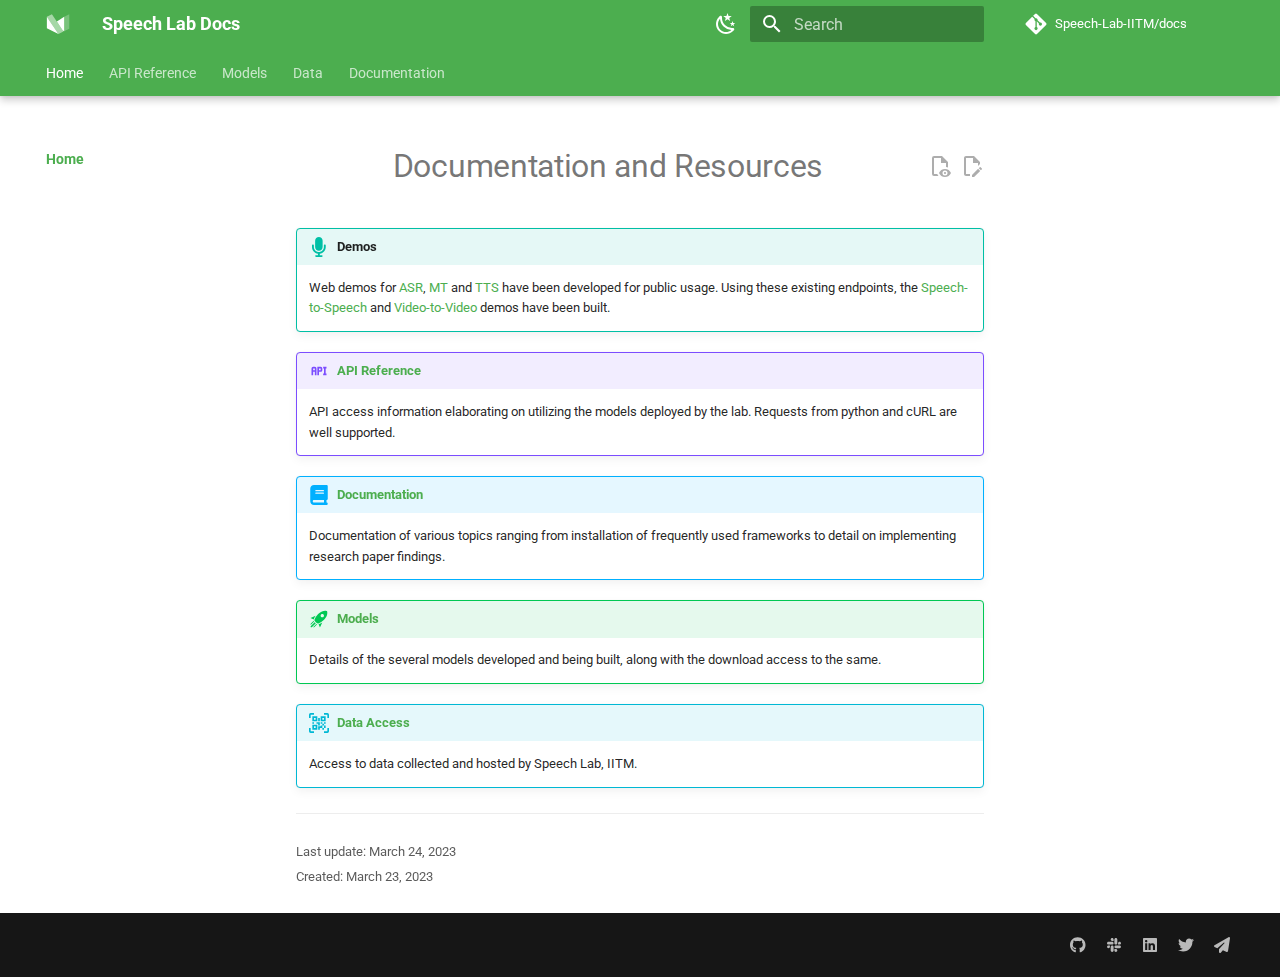
==== commit 8748b31b: "Deployed 60ae170 with MkDocs version: 1.4.2" ====
--- a/index.html
+++ b/index.html
@@ -1,3 +1,3 @@
-<!doctype html><html lang=en class=no-js> <head><meta charset=utf-8><meta name=viewport content="width=device-width,initial-scale=1"><link href=api_docs/asr/ rel=next><link rel=icon href=assets/favicon.png><meta name=generator content="mkdocs-1.4.2, mkdocs-material-9.1.3"><title>Speech Lab Docs</title><link rel=stylesheet href=assets/stylesheets/main.c4a75a56.min.css><link rel=stylesheet href=assets/stylesheets/palette.a0c5b2b5.min.css><style>:root{--md-admonition-icon--tip:url('data:image/svg+xml;charset=utf-8,<svg xmlns="http://www.w3.org/2000/svg" viewBox="0 0 384 512"><!--! Font Awesome Free 6.3.0 by @fontawesome - https://fontawesome.com License - https://fontawesome.com/license/free (Icons: CC BY 4.0, Fonts: SIL OFL 1.1, Code: MIT License) Copyright 2023 Fonticons, Inc.--><path d="M176 0c-53 0-96 43-96 96v160c0 53 43 96 96 96s96-43 96-96V96c0-53-43-96-96-96zM48 216c0-13.3-10.7-24-24-24S0 202.7 0 216v40c0 89.1 66.2 162.7 152 174.4V464h-48c-13.3 0-24 10.7-24 24s10.7 24 24 24h144c13.3 0 24-10.7 24-24s-10.7-24-24-24h-48v-33.6c85.8-11.7 152-85.3 152-174.4v-40c0-13.3-10.7-24-24-24s-24 10.7-24 24v40c0 70.7-57.3 128-128 128S48 326.7 48 256v-40z"/></svg>');--md-admonition-icon--example:url('data:image/svg+xml;charset=utf-8,<svg xmlns="http://www.w3.org/2000/svg" viewBox="0 0 24 24"><path d="M7 7H5a2 2 0 0 0-2 2v8h2v-4h2v4h2V9a2 2 0 0 0-2-2m0 4H5V9h2m7-2h-4v10h2v-4h2a2 2 0 0 0 2-2V9a2 2 0 0 0-2-2m0 4h-2V9h2m6 0v6h1v2h-4v-2h1V9h-1V7h4v2Z"/></svg>');--md-admonition-icon--note:url('data:image/svg+xml;charset=utf-8,<svg xmlns="http://www.w3.org/2000/svg" viewBox="0 0 448 512"><!--! Font Awesome Free 6.3.0 by @fontawesome - https://fontawesome.com License - https://fontawesome.com/license/free (Icons: CC BY 4.0, Fonts: SIL OFL 1.1, Code: MIT License) Copyright 2023 Fonticons, Inc.--><path d="M64 32C28.7 32 0 60.7 0 96v320c0 35.3 28.7 64 64 64h224V368c0-26.5 21.5-48 48-48h112V96c0-35.3-28.7-64-64-64H64zm384 320H336c-8.8 0-16 7.2-16 16v112l32-32 64-64 32-32z"/></svg>');--md-admonition-icon--abstract:url('data:image/svg+xml;charset=utf-8,<svg xmlns="http://www.w3.org/2000/svg" viewBox="0 0 448 512"><!--! Font Awesome Free 6.3.0 by @fontawesome - https://fontawesome.com License - https://fontawesome.com/license/free (Icons: CC BY 4.0, Fonts: SIL OFL 1.1, Code: MIT License) Copyright 2023 Fonticons, Inc.--><path d="M96 0C43 0 0 43 0 96v320c0 53 43 96 96 96h320c17.7 0 32-14.3 32-32s-14.3-32-32-32v-64c17.7 0 32-14.3 32-32V32c0-17.7-14.3-32-32-32H96zm0 384h256v64H96c-17.7 0-32-14.3-32-32s14.3-32 32-32zm32-240c0-8.8 7.2-16 16-16h192c8.8 0 16 7.2 16 16s-7.2 16-16 16H144c-8.8 0-16-7.2-16-16zm16 48h192c8.8 0 16 7.2 16 16s-7.2 16-16 16H144c-8.8 0-16-7.2-16-16s7.2-16 16-16z"/></svg>');--md-admonition-icon--info:url('data:image/svg+xml;charset=utf-8,<svg xmlns="http://www.w3.org/2000/svg" viewBox="0 0 24 24"><path d="M4 4h6v6H4V4m16 0v6h-6V4h6m-6 11h2v-2h-2v-2h2v2h2v-2h2v2h-2v2h2v3h-2v2h-2v-2h-3v2h-2v-4h3v-1m2 0v3h2v-3h-2M4 20v-6h6v6H4M6 6v2h2V6H6m10 0v2h2V6h-2M6 16v2h2v-2H6m-2-5h2v2H4v-2m5 0h4v4h-2v-2H9v-2m2-5h2v4h-2V6M2 2v4H0V2a2 2 0 0 1 2-2h4v2H2m20-2a2 2 0 0 1 2 2v4h-2V2h-4V0h4M2 18v4h4v2H2a2 2 0 0 1-2-2v-4h2m20 4v-4h2v4a2 2 0 0 1-2 2h-4v-2h4Z"/></svg>');--md-admonition-icon--success:url('data:image/svg+xml;charset=utf-8,<svg xmlns="http://www.w3.org/2000/svg" viewBox="0 0 24 24"><path d="m13.13 22.19-1.63-3.83c1.57-.58 3.04-1.36 4.4-2.27l-2.77 6.1M5.64 12.5l-3.83-1.63 6.1-2.77C7 9.46 6.22 10.93 5.64 12.5M21.61 2.39S16.66.269 11 5.93c-2.19 2.19-3.5 4.6-4.35 6.71-.28.75-.09 1.57.46 2.13l2.13 2.12c.55.56 1.37.74 2.12.46A19.1 19.1 0 0 0 18.07 13c5.66-5.66 3.54-10.61 3.54-10.61m-7.07 7.07c-.78-.78-.78-2.05 0-2.83s2.05-.78 2.83 0c.77.78.78 2.05 0 2.83-.78.78-2.05.78-2.83 0m-5.66 7.07-1.41-1.41 1.41 1.41M6.24 22l3.64-3.64c-.34-.09-.67-.24-.97-.45L4.83 22h1.41M2 22h1.41l4.77-4.76-1.42-1.41L2 20.59V22m0-2.83 4.09-4.08c-.21-.3-.36-.62-.45-.97L2 17.76v1.41Z"/></svg>');--md-admonition-icon--question:url('data:image/svg+xml;charset=utf-8,<svg xmlns="http://www.w3.org/2000/svg" viewBox="0 0 512 512"><!--! Font Awesome Free 6.3.0 by @fontawesome - https://fontawesome.com License - https://fontawesome.com/license/free (Icons: CC BY 4.0, Fonts: SIL OFL 1.1, Code: MIT License) Copyright 2023 Fonticons, Inc.--><path d="M256 512a256 256 0 1 0 0-512 256 256 0 1 0 0 512zm-86.2-346.7c7.9-22.3 29.1-37.3 52.8-37.3h58.3c34.9 0 63.1 28.3 63.1 63.1 0 22.6-12.1 43.5-31.7 54.8L280 264.4c-.2 13-10.9 23.6-24 23.6-13.3 0-24-10.7-24-24v-13.5c0-8.6 4.6-16.5 12.1-20.8l44.3-25.4c4.7-2.7 7.6-7.7 7.6-13.1 0-8.4-6.8-15.1-15.1-15.1h-58.3c-3.4 0-6.4 2.1-7.5 5.3l-.4 1.2c-4.4 12.5-18.2 19-30.6 14.6s-19-18.2-14.6-30.6l.4-1.2zM224 352a32 32 0 1 1 64 0 32 32 0 1 1-64 0z"/></svg>');--md-admonition-icon--warning:url('data:image/svg+xml;charset=utf-8,<svg xmlns="http://www.w3.org/2000/svg" viewBox="0 0 512 512"><!--! Font Awesome Free 6.3.0 by @fontawesome - https://fontawesome.com License - https://fontawesome.com/license/free (Icons: CC BY 4.0, Fonts: SIL OFL 1.1, Code: MIT License) Copyright 2023 Fonticons, Inc.--><path d="M256 32c14.2 0 27.3 7.5 34.5 19.8l216 368c7.3 12.4 7.3 27.7.2 40.1S486.3 480 472 480H40c-14.3 0-27.6-7.7-34.7-20.1s-7-27.8.2-40.1l216-368C228.7 39.5 241.8 32 256 32zm0 128c-13.3 0-24 10.7-24 24v112c0 13.3 10.7 24 24 24s24-10.7 24-24V184c0-13.3-10.7-24-24-24zm32 224a32 32 0 1 0-64 0 32 32 0 1 0 64 0z"/></svg>');--md-admonition-icon--failure:url('data:image/svg+xml;charset=utf-8,<svg xmlns="http://www.w3.org/2000/svg" viewBox="0 0 512 512"><!--! Font Awesome Free 6.3.0 by @fontawesome - https://fontawesome.com License - https://fontawesome.com/license/free (Icons: CC BY 4.0, Fonts: SIL OFL 1.1, Code: MIT License) Copyright 2023 Fonticons, Inc.--><path d="M459.1 52.4 442.6 6.5c-1.9-3.9-6.1-6.5-10.5-6.5s-8.5 2.6-10.4 6.5l-16.5 45.9-46 16.8c-4.3 1.6-7.3 5.9-7.2 10.4 0 4.5 3 8.7 7.2 10.2l45.7 16.8 16.8 45.8c1.5 4.4 5.8 7.5 10.4 7.5s8.9-3.1 10.4-7.5l16.5-45.8 45.7-16.8c4.2-1.5 7.2-5.7 7.2-10.2 0-4.6-3-8.9-7.2-10.4l-45.6-16.8zm-132.4 53c-12.5-12.5-32.8-12.5-45.3 0l-2.9 2.9c-22-8-45.8-12.3-70.5-12.3C93.1 96 0 189.1 0 304s93.1 208 208 208 208-93.1 208-208c0-24.7-4.3-48.5-12.2-70.5l2.9-2.9c12.5-12.5 12.5-32.8 0-45.3l-80-80zM200 192c-57.4 0-104 46.6-104 104v8c0 8.8-7.2 16-16 16s-16-7.2-16-16v-8c0-75.1 60.9-136 136-136h8c8.8 0 16 7.2 16 16s-7.2 16-16 16h-8z"/></svg>');--md-admonition-icon--danger:url('data:image/svg+xml;charset=utf-8,<svg xmlns="http://www.w3.org/2000/svg" viewBox="0 0 512 512"><!--! Font Awesome Free 6.3.0 by @fontawesome - https://fontawesome.com License - https://fontawesome.com/license/free (Icons: CC BY 4.0, Fonts: SIL OFL 1.1, Code: MIT License) Copyright 2023 Fonticons, Inc.--><path d="M416 398.9c58.5-41.1 96-104.1 96-174.9C512 100.3 397.4 0 256 0S0 100.3 0 224c0 70.7 37.5 133.8 96 174.9V464c0 26.5 21.5 48 48 48h48v-48c0-8.8 7.2-16 16-16s16 7.2 16 16v48h64v-48c0-8.8 7.2-16 16-16s16 7.2 16 16v48h48c26.5 0 48-21.5 48-48v-65.1zM96 256a64 64 0 1 1 128 0 64 64 0 1 1-128 0zm256-64a64 64 0 1 1 0 128 64 64 0 1 1 0-128z"/></svg>');--md-admonition-icon--bug:url('data:image/svg+xml;charset=utf-8,<svg xmlns="http://www.w3.org/2000/svg" viewBox="0 0 640 512"><!--! Font Awesome Free 6.3.0 by @fontawesome - https://fontawesome.com License - https://fontawesome.com/license/free (Icons: CC BY 4.0, Fonts: SIL OFL 1.1, Code: MIT License) Copyright 2023 Fonticons, Inc.--><path d="M320 0c17.7 0 32 14.3 32 32v64h120c39.8 0 72 32.2 72 72v272c0 39.8-32.2 72-72 72H168c-39.8 0-72-32.2-72-72V168c0-39.8 32.2-72 72-72h120V32c0-17.7 14.3-32 32-32zM208 384c-8.8 0-16 7.2-16 16s7.2 16 16 16h32c8.8 0 16-7.2 16-16s-7.2-16-16-16h-32zm96 0c-8.8 0-16 7.2-16 16s7.2 16 16 16h32c8.8 0 16-7.2 16-16s-7.2-16-16-16h-32zm96 0c-8.8 0-16 7.2-16 16s7.2 16 16 16h32c8.8 0 16-7.2 16-16s-7.2-16-16-16h-32zM264 256a40 40 0 1 0-80 0 40 40 0 1 0 80 0zm152 40a40 40 0 1 0 0-80 40 40 0 1 0 0 80zM48 224h16v192H48c-26.5 0-48-21.5-48-48v-96c0-26.5 21.5-48 48-48zm544 0c26.5 0 48 21.5 48 48v96c0 26.5-21.5 48-48 48h-16V224h16z"/></svg>');--md-admonition-icon--quote:url('data:image/svg+xml;charset=utf-8,<svg xmlns="http://www.w3.org/2000/svg" viewBox="0 0 448 512"><!--! Font Awesome Free 6.3.0 by @fontawesome - https://fontawesome.com License - https://fontawesome.com/license/free (Icons: CC BY 4.0, Fonts: SIL OFL 1.1, Code: MIT License) Copyright 2023 Fonticons, Inc.--><path d="M0 216C0 149.7 53.7 96 120 96h8c17.7 0 32 14.3 32 32s-14.3 32-32 32h-8c-30.9 0-56 25.1-56 56v8h64c35.3 0 64 28.7 64 64v64c0 35.3-28.7 64-64 64H64c-35.3 0-64-28.7-64-64V216zm256 0c0-66.3 53.7-120 120-120h8c17.7 0 32 14.3 32 32s-14.3 32-32 32h-8c-30.9 0-56 25.1-56 56v8h64c35.3 0 64 28.7 64 64v64c0 35.3-28.7 64-64 64h-64c-35.3 0-64-28.7-64-64V216z"/></svg>');}</style><link rel=preconnect href=https://fonts.gstatic.com crossorigin><link rel=stylesheet href="https://fonts.googleapis.com/css?family=Roboto:300,300i,400,400i,700,700i%7CRoboto+Mono:400,400i,700,700i&display=fallback"><style>:root{--md-text-font:"Roboto";--md-code-font:"Roboto Mono"}</style><script>__md_scope=new URL(".",location),__md_hash=e=>[...e].reduce((e,_)=>(e<<5)-e+_.charCodeAt(0),0),__md_get=(e,_=localStorage,t=__md_scope)=>JSON.parse(_.getItem(t.pathname+"."+e)),__md_set=(e,_,t=localStorage,a=__md_scope)=>{try{t.setItem(a.pathname+"."+e,JSON.stringify(_))}catch(e){}}</script><script>"undefined"!=typeof __md_analytics&&__md_analytics()</script></head> <body dir=ltr data-md-color-scheme=default data-md-color-primary=green data-md-color-accent=indigo> <script>var palette=__md_get("__palette");if(palette&&"object"==typeof palette.color)for(var key of Object.keys(palette.color))document.body.setAttribute("data-md-color-"+key,palette.color[key])</script> <input class=md-toggle data-md-toggle=drawer type=checkbox id=__drawer autocomplete=off> <input class=md-toggle data-md-toggle=search type=checkbox id=__search autocomplete=off> <label class=md-overlay for=__drawer></label> <div data-md-component=skip> </div> <div data-md-component=announce> </div> <header class="md-header md-header--shadow md-header--lifted" data-md-component=header> <nav class="md-header__inner md-grid" aria-label=Header> <a href=. title="Speech Lab Docs" class="md-header__button md-logo" aria-label="Speech Lab Docs" data-md-component=logo> <svg xmlns=http://www.w3.org/2000/svg viewbox="0 0 89 89"> <path d=M3.136,17.387l0,42.932l42.932,21.467l-42.932,-64.399Z /> <path d=M21.91,8l42.933,64.398l-18.775,9.388l-42.932,-64.399l18.774,-9.387Z style="fill-opacity: 0.5"/> <path d=M67.535,17.387l-27.262,18.156l21.878,32.818l5.384,2.691l0,-53.665Z /> <path d=M67.535,17.387l0,53.666l18.774,-9.388l0,-53.665l-18.774,9.387Z style="fill-opacity: 0.25"/> </svg> </a> <label class="md-header__button md-icon" for=__drawer> <svg xmlns=http://www.w3.org/2000/svg viewbox="0 0 24 24"><path d="M3 6h18v2H3V6m0 5h18v2H3v-2m0 5h18v2H3v-2Z"/></svg> </label> <div class=md-header__title data-md-component=header-title> <div class=md-header__ellipsis> <div class=md-header__topic> <span class=md-ellipsis> Speech Lab Docs </span> </div> <div class=md-header__topic data-md-component=header-topic> <span class=md-ellipsis> Home </span> </div> </div> </div> <form class=md-header__option data-md-component=palette> <input class=md-option data-md-color-media data-md-color-scheme=default data-md-color-primary=green data-md-color-accent=indigo aria-label="Switch to dark mode" type=radio name=__palette id=__palette_1> <label class="md-header__button md-icon" title="Switch to dark mode" for=__palette_2 hidden> <svg xmlns=http://www.w3.org/2000/svg viewbox="0 0 24 24"><path d="m17.75 4.09-2.53 1.94.91 3.06-2.63-1.81-2.63 1.81.91-3.06-2.53-1.94L12.44 4l1.06-3 1.06 3 3.19.09m3.5 6.91-1.64 1.25.59 1.98-1.7-1.17-1.7 1.17.59-1.98L15.75 11l2.06-.05L18.5 9l.69 1.95 2.06.05m-2.28 4.95c.83-.08 1.72 1.1 1.19 1.85-.32.45-.66.87-1.08 1.27C15.17 23 8.84 23 4.94 19.07c-3.91-3.9-3.91-10.24 0-14.14.4-.4.82-.76 1.27-1.08.75-.53 1.93.36 1.85 1.19-.27 2.86.69 5.83 2.89 8.02a9.96 9.96 0 0 0 8.02 2.89m-1.64 2.02a12.08 12.08 0 0 1-7.8-3.47c-2.17-2.19-3.33-5-3.49-7.82-2.81 3.14-2.7 7.96.31 10.98 3.02 3.01 7.84 3.12 10.98.31Z"/></svg> </label> <input class=md-option data-md-color-media data-md-color-scheme=slate data-md-color-primary=green data-md-color-accent=indigo aria-label="Switch to light mode" type=radio name=__palette id=__palette_2> <label class="md-header__button md-icon" title="Switch to light mode" for=__palette_1 hidden> <svg xmlns=http://www.w3.org/2000/svg viewbox="0 0 24 24"><path d="M12 8a4 4 0 0 0-4 4 4 4 0 0 0 4 4 4 4 0 0 0 4-4 4 4 0 0 0-4-4m0 10a6 6 0 0 1-6-6 6 6 0 0 1 6-6 6 6 0 0 1 6 6 6 6 0 0 1-6 6m8-9.31V4h-4.69L12 .69 8.69 4H4v4.69L.69 12 4 15.31V20h4.69L12 23.31 15.31 20H20v-4.69L23.31 12 20 8.69Z"/></svg> </label> </form> <label class="md-header__button md-icon" for=__search> <svg xmlns=http://www.w3.org/2000/svg viewbox="0 0 24 24"><path d="M9.5 3A6.5 6.5 0 0 1 16 9.5c0 1.61-.59 3.09-1.56 4.23l.27.27h.79l5 5-1.5 1.5-5-5v-.79l-.27-.27A6.516 6.516 0 0 1 9.5 16 6.5 6.5 0 0 1 3 9.5 6.5 6.5 0 0 1 9.5 3m0 2C7 5 5 7 5 9.5S7 14 9.5 14 14 12 14 9.5 12 5 9.5 5Z"/></svg> </label> <div class=md-search data-md-component=search role=dialog> <label class=md-search__overlay for=__search></label> <div class=md-search__inner role=search> <form class=md-search__form name=search> <input type=text class=md-search__input name=query aria-label=Search placeholder=Search autocapitalize=off autocorrect=off autocomplete=off spellcheck=false data-md-component=search-query required> <label class="md-search__icon md-icon" for=__search> <svg xmlns=http://www.w3.org/2000/svg viewbox="0 0 24 24"><path d="M9.5 3A6.5 6.5 0 0 1 16 9.5c0 1.61-.59 3.09-1.56 4.23l.27.27h.79l5 5-1.5 1.5-5-5v-.79l-.27-.27A6.516 6.516 0 0 1 9.5 16 6.5 6.5 0 0 1 3 9.5 6.5 6.5 0 0 1 9.5 3m0 2C7 5 5 7 5 9.5S7 14 9.5 14 14 12 14 9.5 12 5 9.5 5Z"/></svg> <svg xmlns=http://www.w3.org/2000/svg viewbox="0 0 24 24"><path d="M20 11v2H8l5.5 5.5-1.42 1.42L4.16 12l7.92-7.92L13.5 5.5 8 11h12Z"/></svg> </label> <nav class=md-search__options aria-label=Search> <a href=javascript:void(0) class="md-search__icon md-icon" title=Share aria-label=Share data-clipboard data-clipboard-text data-md-component=search-share tabindex=-1> <svg xmlns=http://www.w3.org/2000/svg viewbox="0 0 24 24"><path d="M18 16.08c-.76 0-1.44.3-1.96.77L8.91 12.7c.05-.23.09-.46.09-.7 0-.24-.04-.47-.09-.7l7.05-4.11c.54.5 1.25.81 2.04.81a3 3 0 0 0 3-3 3 3 0 0 0-3-3 3 3 0 0 0-3 3c0 .24.04.47.09.7L8.04 9.81C7.5 9.31 6.79 9 6 9a3 3 0 0 0-3 3 3 3 0 0 0 3 3c.79 0 1.5-.31 2.04-.81l7.12 4.15c-.05.21-.08.43-.08.66 0 1.61 1.31 2.91 2.92 2.91 1.61 0 2.92-1.3 2.92-2.91A2.92 2.92 0 0 0 18 16.08Z"/></svg> </a> <button type=reset class="md-search__icon md-icon" title=Clear aria-label=Clear tabindex=-1> <svg xmlns=http://www.w3.org/2000/svg viewbox="0 0 24 24"><path d="M19 6.41 17.59 5 12 10.59 6.41 5 5 6.41 10.59 12 5 17.59 6.41 19 12 13.41 17.59 19 19 17.59 13.41 12 19 6.41Z"/></svg> </button> </nav> <div class=md-search__suggest data-md-component=search-suggest></div> </form> <div class=md-search__output> <div class=md-search__scrollwrap data-md-scrollfix> <div class=md-search-result data-md-component=search-result> <div class=md-search-result__meta> Initializing search </div> <ol class=md-search-result__list role=presentation></ol> </div> </div> </div> </div> </div> <div class=md-header__source> <a href=https://github.com/Speech-Lab-IITM/docs title="Go to repository" class=md-source data-md-component=source> <div class="md-source__icon md-icon"> <svg xmlns=http://www.w3.org/2000/svg viewbox="0 0 448 512"><!-- Font Awesome Free 6.3.0 by @fontawesome - https://fontawesome.com License - https://fontawesome.com/license/free (Icons: CC BY 4.0, Fonts: SIL OFL 1.1, Code: MIT License) Copyright 2023 Fonticons, Inc.--><path d="M439.55 236.05 244 40.45a28.87 28.87 0 0 0-40.81 0l-40.66 40.63 51.52 51.52c27.06-9.14 52.68 16.77 43.39 43.68l49.66 49.66c34.23-11.8 61.18 31 35.47 56.69-26.49 26.49-70.21-2.87-56-37.34L240.22 199v121.85c25.3 12.54 22.26 41.85 9.08 55a34.34 34.34 0 0 1-48.55 0c-17.57-17.6-11.07-46.91 11.25-56v-123c-20.8-8.51-24.6-30.74-18.64-45L142.57 101 8.45 235.14a28.86 28.86 0 0 0 0 40.81l195.61 195.6a28.86 28.86 0 0 0 40.8 0l194.69-194.69a28.86 28.86 0 0 0 0-40.81z"/></svg> </div> <div class=md-source__repository> Speech-Lab-IITM/docs </div> </a> </div> </nav> <nav class=md-tabs aria-label=Tabs data-md-component=tabs> <div class=md-grid> <ul class=md-tabs__list> <li class=md-tabs__item> <a href=. class="md-tabs__link md-tabs__link--active"> Home </a> </li> <li class=md-tabs__item> <a href=api_docs/asr/ class=md-tabs__link> API Reference </a> </li> <li class=md-tabs__item> <a href=model_docs/supervised/ class=md-tabs__link> Models </a> </li> <li class=md-tabs__item> <a href=data_docs/challenges/ class=md-tabs__link> Data </a> </li> </ul> </div> </nav> </header> <div class=md-container data-md-component=container> <main class=md-main data-md-component=main> <div class="md-main__inner md-grid"> <div class="md-sidebar md-sidebar--primary" data-md-component=sidebar data-md-type=navigation> <div class=md-sidebar__scrollwrap> <div class=md-sidebar__inner> <nav class="md-nav md-nav--primary md-nav--lifted" aria-label=Navigation data-md-level=0> <label class=md-nav__title for=__drawer> <a href=. title="Speech Lab Docs" class="md-nav__button md-logo" aria-label="Speech Lab Docs" data-md-component=logo> <svg xmlns=http://www.w3.org/2000/svg viewbox="0 0 89 89"> <path d=M3.136,17.387l0,42.932l42.932,21.467l-42.932,-64.399Z /> <path d=M21.91,8l42.933,64.398l-18.775,9.388l-42.932,-64.399l18.774,-9.387Z style="fill-opacity: 0.5"/> <path d=M67.535,17.387l-27.262,18.156l21.878,32.818l5.384,2.691l0,-53.665Z /> <path d=M67.535,17.387l0,53.666l18.774,-9.388l0,-53.665l-18.774,9.387Z style="fill-opacity: 0.25"/> </svg> </a> Speech Lab Docs </label> <div class=md-nav__source> <a href=https://github.com/Speech-Lab-IITM/docs title="Go to repository" class=md-source data-md-component=source> <div class="md-source__icon md-icon"> <svg xmlns=http://www.w3.org/2000/svg viewbox="0 0 448 512"><!-- Font Awesome Free 6.3.0 by @fontawesome - https://fontawesome.com License - https://fontawesome.com/license/free (Icons: CC BY 4.0, Fonts: SIL OFL 1.1, Code: MIT License) Copyright 2023 Fonticons, Inc.--><path d="M439.55 236.05 244 40.45a28.87 28.87 0 0 0-40.81 0l-40.66 40.63 51.52 51.52c27.06-9.14 52.68 16.77 43.39 43.68l49.66 49.66c34.23-11.8 61.18 31 35.47 56.69-26.49 26.49-70.21-2.87-56-37.34L240.22 199v121.85c25.3 12.54 22.26 41.85 9.08 55a34.34 34.34 0 0 1-48.55 0c-17.57-17.6-11.07-46.91 11.25-56v-123c-20.8-8.51-24.6-30.74-18.64-45L142.57 101 8.45 235.14a28.86 28.86 0 0 0 0 40.81l195.61 195.6a28.86 28.86 0 0 0 40.8 0l194.69-194.69a28.86 28.86 0 0 0 0-40.81z"/></svg> </div> <div class=md-source__repository> Speech-Lab-IITM/docs </div> </a> </div> <ul class=md-nav__list data-md-scrollfix> <li class="md-nav__item md-nav__item--active"> <input class="md-nav__toggle md-toggle" type=checkbox id=__toc> <a href=. class="md-nav__link md-nav__link--active"> Home </a> </li> <li class="md-nav__item md-nav__item--nested"> <input class="md-nav__toggle md-toggle md-toggle--indeterminate" type=checkbox id=__nav_2> <label class=md-nav__link for=__nav_2 id=__nav_2_label tabindex=0> API Reference <span class="md-nav__icon md-icon"></span> </label> <nav class=md-nav data-md-level=1 aria-labelledby=__nav_2_label aria-expanded=false> <label class=md-nav__title for=__nav_2> <span class="md-nav__icon md-icon"></span> API Reference </label> <ul class=md-nav__list data-md-scrollfix> <li class=md-nav__item> <a href=api_docs/asr/ class=md-nav__link> ASR (Speech-to-Text) </a> </li> <li class=md-nav__item> <a href=api_docs/mt/ class=md-nav__link> MT (Text-to-Text) </a> </li> <li class=md-nav__item> <a href=api_docs/tts/ class=md-nav__link> TTS (Text-to-Speech) </a> </li> <li class=md-nav__item> <a href=api_docs/v2v/ class=md-nav__link> V2V (Video Interpolation) </a> </li> </ul> </nav> </li> <li class="md-nav__item md-nav__item--nested"> <input class="md-nav__toggle md-toggle md-toggle--indeterminate" type=checkbox id=__nav_3> <label class=md-nav__link for=__nav_3 id=__nav_3_label tabindex=0> Models <span class="md-nav__icon md-icon"></span> </label> <nav class=md-nav data-md-level=1 aria-labelledby=__nav_3_label aria-expanded=false> <label class=md-nav__title for=__nav_3> <span class="md-nav__icon md-icon"></span> Models </label> <ul class=md-nav__list data-md-scrollfix> <li class=md-nav__item> <a href=model_docs/supervised/ class=md-nav__link> End-to-End supervised models </a> </li> <li class=md-nav__item> <a href=model_docs/ssl/ class=md-nav__link> SSL models </a> </li> <li class=md-nav__item> <a href=model_docs/adapted/ class=md-nav__link> Adapted models </a> </li> </ul> </nav> </li> <li class="md-nav__item md-nav__item--nested"> <input class="md-nav__toggle md-toggle md-toggle--indeterminate" type=checkbox id=__nav_4> <label class=md-nav__link for=__nav_4 id=__nav_4_label tabindex=0> Data <span class="md-nav__icon md-icon"></span> </label> <nav class=md-nav data-md-level=1 aria-labelledby=__nav_4_label aria-expanded=false> <label class=md-nav__title for=__nav_4> <span class="md-nav__icon md-icon"></span> Data </label> <ul class=md-nav__list data-md-scrollfix> <li class=md-nav__item> <a href=data_docs/challenges/ class=md-nav__link> ASR Challenges </a> </li> <li class=md-nav__item> <a href=data_docs/additional_data/ class=md-nav__link> Additional data </a> </li> </ul> </nav> </li> </ul> </nav> </div> </div> </div> <div class="md-sidebar md-sidebar--secondary" data-md-component=sidebar data-md-type=toc> <div class=md-sidebar__scrollwrap> <div class=md-sidebar__inner> <nav class="md-nav md-nav--secondary" aria-label="On this page"> </nav> </div> </div> </div> <div class=md-content data-md-component=content> <article class="md-content__inner md-typeset"> <a href=https://github.com/Speech-Lab-IITM/docs/edit/master/docs/index.md title="Edit this page" class="md-content__button md-icon"> <svg xmlns=http://www.w3.org/2000/svg viewbox="0 0 24 24"><path d="M10 20H6V4h7v5h5v3.1l2-2V8l-6-6H6c-1.1 0-2 .9-2 2v16c0 1.1.9 2 2 2h4v-2m10.2-7c.1 0 .3.1.4.2l1.3 1.3c.2.2.2.6 0 .8l-1 1-2.1-2.1 1-1c.1-.1.2-.2.4-.2m0 3.9L14.1 23H12v-2.1l6.1-6.1 2.1 2.1Z"/></svg> </a> <a href=https://github.com/Speech-Lab-IITM/docs/raw/master/docs/index.md title="View source of this page" class="md-content__button md-icon"> <svg xmlns=http://www.w3.org/2000/svg viewbox="0 0 24 24"><path d="M17 18c.56 0 1 .44 1 1s-.44 1-1 1-1-.44-1-1 .44-1 1-1m0-3c-2.73 0-5.06 1.66-6 4 .94 2.34 3.27 4 6 4s5.06-1.66 6-4c-.94-2.34-3.27-4-6-4m0 6.5a2.5 2.5 0 0 1-2.5-2.5 2.5 2.5 0 0 1 2.5-2.5 2.5 2.5 0 0 1 2.5 2.5 2.5 2.5 0 0 1-2.5 2.5M9.27 20H6V4h7v5h5v4.07c.7.08 1.36.25 2 .49V8l-6-6H6a2 2 0 0 0-2 2v16a2 2 0 0 0 2 2h4.5a8.15 8.15 0 0 1-1.23-2Z"/></svg> </a> <h1 align=center><b>Documentation and Resources</b></h1> <!-- This is the page providing documentation for the various research projects at Speech Lab, resource information regarding the various models available, API reference to utilize the deployed models and the procedure to access the data that has been hosted by the lab.
+<!doctype html><html lang=en class=no-js> <head><meta charset=utf-8><meta name=viewport content="width=device-width,initial-scale=1"><link href=api_docs/asr/ rel=next><link rel=icon href=assets/favicon.png><meta name=generator content="mkdocs-1.4.2, mkdocs-material-9.1.3"><title>Speech Lab Docs</title><link rel=stylesheet href=assets/stylesheets/main.c4a75a56.min.css><link rel=stylesheet href=assets/stylesheets/palette.a0c5b2b5.min.css><style>:root{--md-admonition-icon--tip:url('data:image/svg+xml;charset=utf-8,<svg xmlns="http://www.w3.org/2000/svg" viewBox="0 0 384 512"><!--! Font Awesome Free 6.3.0 by @fontawesome - https://fontawesome.com License - https://fontawesome.com/license/free (Icons: CC BY 4.0, Fonts: SIL OFL 1.1, Code: MIT License) Copyright 2023 Fonticons, Inc.--><path d="M176 0c-53 0-96 43-96 96v160c0 53 43 96 96 96s96-43 96-96V96c0-53-43-96-96-96zM48 216c0-13.3-10.7-24-24-24S0 202.7 0 216v40c0 89.1 66.2 162.7 152 174.4V464h-48c-13.3 0-24 10.7-24 24s10.7 24 24 24h144c13.3 0 24-10.7 24-24s-10.7-24-24-24h-48v-33.6c85.8-11.7 152-85.3 152-174.4v-40c0-13.3-10.7-24-24-24s-24 10.7-24 24v40c0 70.7-57.3 128-128 128S48 326.7 48 256v-40z"/></svg>');--md-admonition-icon--example:url('data:image/svg+xml;charset=utf-8,<svg xmlns="http://www.w3.org/2000/svg" viewBox="0 0 24 24"><path d="M7 7H5a2 2 0 0 0-2 2v8h2v-4h2v4h2V9a2 2 0 0 0-2-2m0 4H5V9h2m7-2h-4v10h2v-4h2a2 2 0 0 0 2-2V9a2 2 0 0 0-2-2m0 4h-2V9h2m6 0v6h1v2h-4v-2h1V9h-1V7h4v2Z"/></svg>');--md-admonition-icon--note:url('data:image/svg+xml;charset=utf-8,<svg xmlns="http://www.w3.org/2000/svg" viewBox="0 0 448 512"><!--! Font Awesome Free 6.3.0 by @fontawesome - https://fontawesome.com License - https://fontawesome.com/license/free (Icons: CC BY 4.0, Fonts: SIL OFL 1.1, Code: MIT License) Copyright 2023 Fonticons, Inc.--><path d="M64 32C28.7 32 0 60.7 0 96v320c0 35.3 28.7 64 64 64h224V368c0-26.5 21.5-48 48-48h112V96c0-35.3-28.7-64-64-64H64zm384 320H336c-8.8 0-16 7.2-16 16v112l32-32 64-64 32-32z"/></svg>');--md-admonition-icon--abstract:url('data:image/svg+xml;charset=utf-8,<svg xmlns="http://www.w3.org/2000/svg" viewBox="0 0 448 512"><!--! Font Awesome Free 6.3.0 by @fontawesome - https://fontawesome.com License - https://fontawesome.com/license/free (Icons: CC BY 4.0, Fonts: SIL OFL 1.1, Code: MIT License) Copyright 2023 Fonticons, Inc.--><path d="M96 0C43 0 0 43 0 96v320c0 53 43 96 96 96h320c17.7 0 32-14.3 32-32s-14.3-32-32-32v-64c17.7 0 32-14.3 32-32V32c0-17.7-14.3-32-32-32H96zm0 384h256v64H96c-17.7 0-32-14.3-32-32s14.3-32 32-32zm32-240c0-8.8 7.2-16 16-16h192c8.8 0 16 7.2 16 16s-7.2 16-16 16H144c-8.8 0-16-7.2-16-16zm16 48h192c8.8 0 16 7.2 16 16s-7.2 16-16 16H144c-8.8 0-16-7.2-16-16s7.2-16 16-16z"/></svg>');--md-admonition-icon--info:url('data:image/svg+xml;charset=utf-8,<svg xmlns="http://www.w3.org/2000/svg" viewBox="0 0 24 24"><path d="M4 4h6v6H4V4m16 0v6h-6V4h6m-6 11h2v-2h-2v-2h2v2h2v-2h2v2h-2v2h2v3h-2v2h-2v-2h-3v2h-2v-4h3v-1m2 0v3h2v-3h-2M4 20v-6h6v6H4M6 6v2h2V6H6m10 0v2h2V6h-2M6 16v2h2v-2H6m-2-5h2v2H4v-2m5 0h4v4h-2v-2H9v-2m2-5h2v4h-2V6M2 2v4H0V2a2 2 0 0 1 2-2h4v2H2m20-2a2 2 0 0 1 2 2v4h-2V2h-4V0h4M2 18v4h4v2H2a2 2 0 0 1-2-2v-4h2m20 4v-4h2v4a2 2 0 0 1-2 2h-4v-2h4Z"/></svg>');--md-admonition-icon--success:url('data:image/svg+xml;charset=utf-8,<svg xmlns="http://www.w3.org/2000/svg" viewBox="0 0 24 24"><path d="m13.13 22.19-1.63-3.83c1.57-.58 3.04-1.36 4.4-2.27l-2.77 6.1M5.64 12.5l-3.83-1.63 6.1-2.77C7 9.46 6.22 10.93 5.64 12.5M21.61 2.39S16.66.269 11 5.93c-2.19 2.19-3.5 4.6-4.35 6.71-.28.75-.09 1.57.46 2.13l2.13 2.12c.55.56 1.37.74 2.12.46A19.1 19.1 0 0 0 18.07 13c5.66-5.66 3.54-10.61 3.54-10.61m-7.07 7.07c-.78-.78-.78-2.05 0-2.83s2.05-.78 2.83 0c.77.78.78 2.05 0 2.83-.78.78-2.05.78-2.83 0m-5.66 7.07-1.41-1.41 1.41 1.41M6.24 22l3.64-3.64c-.34-.09-.67-.24-.97-.45L4.83 22h1.41M2 22h1.41l4.77-4.76-1.42-1.41L2 20.59V22m0-2.83 4.09-4.08c-.21-.3-.36-.62-.45-.97L2 17.76v1.41Z"/></svg>');--md-admonition-icon--question:url('data:image/svg+xml;charset=utf-8,<svg xmlns="http://www.w3.org/2000/svg" viewBox="0 0 512 512"><!--! Font Awesome Free 6.3.0 by @fontawesome - https://fontawesome.com License - https://fontawesome.com/license/free (Icons: CC BY 4.0, Fonts: SIL OFL 1.1, Code: MIT License) Copyright 2023 Fonticons, Inc.--><path d="M256 512a256 256 0 1 0 0-512 256 256 0 1 0 0 512zm-86.2-346.7c7.9-22.3 29.1-37.3 52.8-37.3h58.3c34.9 0 63.1 28.3 63.1 63.1 0 22.6-12.1 43.5-31.7 54.8L280 264.4c-.2 13-10.9 23.6-24 23.6-13.3 0-24-10.7-24-24v-13.5c0-8.6 4.6-16.5 12.1-20.8l44.3-25.4c4.7-2.7 7.6-7.7 7.6-13.1 0-8.4-6.8-15.1-15.1-15.1h-58.3c-3.4 0-6.4 2.1-7.5 5.3l-.4 1.2c-4.4 12.5-18.2 19-30.6 14.6s-19-18.2-14.6-30.6l.4-1.2zM224 352a32 32 0 1 1 64 0 32 32 0 1 1-64 0z"/></svg>');--md-admonition-icon--warning:url('data:image/svg+xml;charset=utf-8,<svg xmlns="http://www.w3.org/2000/svg" viewBox="0 0 512 512"><!--! Font Awesome Free 6.3.0 by @fontawesome - https://fontawesome.com License - https://fontawesome.com/license/free (Icons: CC BY 4.0, Fonts: SIL OFL 1.1, Code: MIT License) Copyright 2023 Fonticons, Inc.--><path d="M256 32c14.2 0 27.3 7.5 34.5 19.8l216 368c7.3 12.4 7.3 27.7.2 40.1S486.3 480 472 480H40c-14.3 0-27.6-7.7-34.7-20.1s-7-27.8.2-40.1l216-368C228.7 39.5 241.8 32 256 32zm0 128c-13.3 0-24 10.7-24 24v112c0 13.3 10.7 24 24 24s24-10.7 24-24V184c0-13.3-10.7-24-24-24zm32 224a32 32 0 1 0-64 0 32 32 0 1 0 64 0z"/></svg>');--md-admonition-icon--failure:url('data:image/svg+xml;charset=utf-8,<svg xmlns="http://www.w3.org/2000/svg" viewBox="0 0 512 512"><!--! Font Awesome Free 6.3.0 by @fontawesome - https://fontawesome.com License - https://fontawesome.com/license/free (Icons: CC BY 4.0, Fonts: SIL OFL 1.1, Code: MIT License) Copyright 2023 Fonticons, Inc.--><path d="M459.1 52.4 442.6 6.5c-1.9-3.9-6.1-6.5-10.5-6.5s-8.5 2.6-10.4 6.5l-16.5 45.9-46 16.8c-4.3 1.6-7.3 5.9-7.2 10.4 0 4.5 3 8.7 7.2 10.2l45.7 16.8 16.8 45.8c1.5 4.4 5.8 7.5 10.4 7.5s8.9-3.1 10.4-7.5l16.5-45.8 45.7-16.8c4.2-1.5 7.2-5.7 7.2-10.2 0-4.6-3-8.9-7.2-10.4l-45.6-16.8zm-132.4 53c-12.5-12.5-32.8-12.5-45.3 0l-2.9 2.9c-22-8-45.8-12.3-70.5-12.3C93.1 96 0 189.1 0 304s93.1 208 208 208 208-93.1 208-208c0-24.7-4.3-48.5-12.2-70.5l2.9-2.9c12.5-12.5 12.5-32.8 0-45.3l-80-80zM200 192c-57.4 0-104 46.6-104 104v8c0 8.8-7.2 16-16 16s-16-7.2-16-16v-8c0-75.1 60.9-136 136-136h8c8.8 0 16 7.2 16 16s-7.2 16-16 16h-8z"/></svg>');--md-admonition-icon--danger:url('data:image/svg+xml;charset=utf-8,<svg xmlns="http://www.w3.org/2000/svg" viewBox="0 0 512 512"><!--! Font Awesome Free 6.3.0 by @fontawesome - https://fontawesome.com License - https://fontawesome.com/license/free (Icons: CC BY 4.0, Fonts: SIL OFL 1.1, Code: MIT License) Copyright 2023 Fonticons, Inc.--><path d="M416 398.9c58.5-41.1 96-104.1 96-174.9C512 100.3 397.4 0 256 0S0 100.3 0 224c0 70.7 37.5 133.8 96 174.9V464c0 26.5 21.5 48 48 48h48v-48c0-8.8 7.2-16 16-16s16 7.2 16 16v48h64v-48c0-8.8 7.2-16 16-16s16 7.2 16 16v48h48c26.5 0 48-21.5 48-48v-65.1zM96 256a64 64 0 1 1 128 0 64 64 0 1 1-128 0zm256-64a64 64 0 1 1 0 128 64 64 0 1 1 0-128z"/></svg>');--md-admonition-icon--bug:url('data:image/svg+xml;charset=utf-8,<svg xmlns="http://www.w3.org/2000/svg" viewBox="0 0 640 512"><!--! Font Awesome Free 6.3.0 by @fontawesome - https://fontawesome.com License - https://fontawesome.com/license/free (Icons: CC BY 4.0, Fonts: SIL OFL 1.1, Code: MIT License) Copyright 2023 Fonticons, Inc.--><path d="M320 0c17.7 0 32 14.3 32 32v64h120c39.8 0 72 32.2 72 72v272c0 39.8-32.2 72-72 72H168c-39.8 0-72-32.2-72-72V168c0-39.8 32.2-72 72-72h120V32c0-17.7 14.3-32 32-32zM208 384c-8.8 0-16 7.2-16 16s7.2 16 16 16h32c8.8 0 16-7.2 16-16s-7.2-16-16-16h-32zm96 0c-8.8 0-16 7.2-16 16s7.2 16 16 16h32c8.8 0 16-7.2 16-16s-7.2-16-16-16h-32zm96 0c-8.8 0-16 7.2-16 16s7.2 16 16 16h32c8.8 0 16-7.2 16-16s-7.2-16-16-16h-32zM264 256a40 40 0 1 0-80 0 40 40 0 1 0 80 0zm152 40a40 40 0 1 0 0-80 40 40 0 1 0 0 80zM48 224h16v192H48c-26.5 0-48-21.5-48-48v-96c0-26.5 21.5-48 48-48zm544 0c26.5 0 48 21.5 48 48v96c0 26.5-21.5 48-48 48h-16V224h16z"/></svg>');--md-admonition-icon--quote:url('data:image/svg+xml;charset=utf-8,<svg xmlns="http://www.w3.org/2000/svg" viewBox="0 0 448 512"><!--! Font Awesome Free 6.3.0 by @fontawesome - https://fontawesome.com License - https://fontawesome.com/license/free (Icons: CC BY 4.0, Fonts: SIL OFL 1.1, Code: MIT License) Copyright 2023 Fonticons, Inc.--><path d="M0 216C0 149.7 53.7 96 120 96h8c17.7 0 32 14.3 32 32s-14.3 32-32 32h-8c-30.9 0-56 25.1-56 56v8h64c35.3 0 64 28.7 64 64v64c0 35.3-28.7 64-64 64H64c-35.3 0-64-28.7-64-64V216zm256 0c0-66.3 53.7-120 120-120h8c17.7 0 32 14.3 32 32s-14.3 32-32 32h-8c-30.9 0-56 25.1-56 56v8h64c35.3 0 64 28.7 64 64v64c0 35.3-28.7 64-64 64h-64c-35.3 0-64-28.7-64-64V216z"/></svg>');}</style><link rel=preconnect href=https://fonts.gstatic.com crossorigin><link rel=stylesheet href="https://fonts.googleapis.com/css?family=Roboto:300,300i,400,400i,700,700i%7CRoboto+Mono:400,400i,700,700i&display=fallback"><style>:root{--md-text-font:"Roboto";--md-code-font:"Roboto Mono"}</style><script>__md_scope=new URL(".",location),__md_hash=e=>[...e].reduce((e,_)=>(e<<5)-e+_.charCodeAt(0),0),__md_get=(e,_=localStorage,t=__md_scope)=>JSON.parse(_.getItem(t.pathname+"."+e)),__md_set=(e,_,t=localStorage,a=__md_scope)=>{try{t.setItem(a.pathname+"."+e,JSON.stringify(_))}catch(e){}}</script><script>"undefined"!=typeof __md_analytics&&__md_analytics()</script></head> <body dir=ltr data-md-color-scheme=default data-md-color-primary=green data-md-color-accent=indigo> <script>var palette=__md_get("__palette");if(palette&&"object"==typeof palette.color)for(var key of Object.keys(palette.color))document.body.setAttribute("data-md-color-"+key,palette.color[key])</script> <input class=md-toggle data-md-toggle=drawer type=checkbox id=__drawer autocomplete=off> <input class=md-toggle data-md-toggle=search type=checkbox id=__search autocomplete=off> <label class=md-overlay for=__drawer></label> <div data-md-component=skip> </div> <div data-md-component=announce> </div> <header class="md-header md-header--shadow md-header--lifted" data-md-component=header> <nav class="md-header__inner md-grid" aria-label=Header> <a href=. title="Speech Lab Docs" class="md-header__button md-logo" aria-label="Speech Lab Docs" data-md-component=logo> <svg xmlns=http://www.w3.org/2000/svg viewbox="0 0 89 89"> <path d=M3.136,17.387l0,42.932l42.932,21.467l-42.932,-64.399Z /> <path d=M21.91,8l42.933,64.398l-18.775,9.388l-42.932,-64.399l18.774,-9.387Z style="fill-opacity: 0.5"/> <path d=M67.535,17.387l-27.262,18.156l21.878,32.818l5.384,2.691l0,-53.665Z /> <path d=M67.535,17.387l0,53.666l18.774,-9.388l0,-53.665l-18.774,9.387Z style="fill-opacity: 0.25"/> </svg> </a> <label class="md-header__button md-icon" for=__drawer> <svg xmlns=http://www.w3.org/2000/svg viewbox="0 0 24 24"><path d="M3 6h18v2H3V6m0 5h18v2H3v-2m0 5h18v2H3v-2Z"/></svg> </label> <div class=md-header__title data-md-component=header-title> <div class=md-header__ellipsis> <div class=md-header__topic> <span class=md-ellipsis> Speech Lab Docs </span> </div> <div class=md-header__topic data-md-component=header-topic> <span class=md-ellipsis> Home </span> </div> </div> </div> <form class=md-header__option data-md-component=palette> <input class=md-option data-md-color-media data-md-color-scheme=default data-md-color-primary=green data-md-color-accent=indigo aria-label="Switch to dark mode" type=radio name=__palette id=__palette_1> <label class="md-header__button md-icon" title="Switch to dark mode" for=__palette_2 hidden> <svg xmlns=http://www.w3.org/2000/svg viewbox="0 0 24 24"><path d="m17.75 4.09-2.53 1.94.91 3.06-2.63-1.81-2.63 1.81.91-3.06-2.53-1.94L12.44 4l1.06-3 1.06 3 3.19.09m3.5 6.91-1.64 1.25.59 1.98-1.7-1.17-1.7 1.17.59-1.98L15.75 11l2.06-.05L18.5 9l.69 1.95 2.06.05m-2.28 4.95c.83-.08 1.72 1.1 1.19 1.85-.32.45-.66.87-1.08 1.27C15.17 23 8.84 23 4.94 19.07c-3.91-3.9-3.91-10.24 0-14.14.4-.4.82-.76 1.27-1.08.75-.53 1.93.36 1.85 1.19-.27 2.86.69 5.83 2.89 8.02a9.96 9.96 0 0 0 8.02 2.89m-1.64 2.02a12.08 12.08 0 0 1-7.8-3.47c-2.17-2.19-3.33-5-3.49-7.82-2.81 3.14-2.7 7.96.31 10.98 3.02 3.01 7.84 3.12 10.98.31Z"/></svg> </label> <input class=md-option data-md-color-media data-md-color-scheme=slate data-md-color-primary=green data-md-color-accent=indigo aria-label="Switch to light mode" type=radio name=__palette id=__palette_2> <label class="md-header__button md-icon" title="Switch to light mode" for=__palette_1 hidden> <svg xmlns=http://www.w3.org/2000/svg viewbox="0 0 24 24"><path d="M12 8a4 4 0 0 0-4 4 4 4 0 0 0 4 4 4 4 0 0 0 4-4 4 4 0 0 0-4-4m0 10a6 6 0 0 1-6-6 6 6 0 0 1 6-6 6 6 0 0 1 6 6 6 6 0 0 1-6 6m8-9.31V4h-4.69L12 .69 8.69 4H4v4.69L.69 12 4 15.31V20h4.69L12 23.31 15.31 20H20v-4.69L23.31 12 20 8.69Z"/></svg> </label> </form> <label class="md-header__button md-icon" for=__search> <svg xmlns=http://www.w3.org/2000/svg viewbox="0 0 24 24"><path d="M9.5 3A6.5 6.5 0 0 1 16 9.5c0 1.61-.59 3.09-1.56 4.23l.27.27h.79l5 5-1.5 1.5-5-5v-.79l-.27-.27A6.516 6.516 0 0 1 9.5 16 6.5 6.5 0 0 1 3 9.5 6.5 6.5 0 0 1 9.5 3m0 2C7 5 5 7 5 9.5S7 14 9.5 14 14 12 14 9.5 12 5 9.5 5Z"/></svg> </label> <div class=md-search data-md-component=search role=dialog> <label class=md-search__overlay for=__search></label> <div class=md-search__inner role=search> <form class=md-search__form name=search> <input type=text class=md-search__input name=query aria-label=Search placeholder=Search autocapitalize=off autocorrect=off autocomplete=off spellcheck=false data-md-component=search-query required> <label class="md-search__icon md-icon" for=__search> <svg xmlns=http://www.w3.org/2000/svg viewbox="0 0 24 24"><path d="M9.5 3A6.5 6.5 0 0 1 16 9.5c0 1.61-.59 3.09-1.56 4.23l.27.27h.79l5 5-1.5 1.5-5-5v-.79l-.27-.27A6.516 6.516 0 0 1 9.5 16 6.5 6.5 0 0 1 3 9.5 6.5 6.5 0 0 1 9.5 3m0 2C7 5 5 7 5 9.5S7 14 9.5 14 14 12 14 9.5 12 5 9.5 5Z"/></svg> <svg xmlns=http://www.w3.org/2000/svg viewbox="0 0 24 24"><path d="M20 11v2H8l5.5 5.5-1.42 1.42L4.16 12l7.92-7.92L13.5 5.5 8 11h12Z"/></svg> </label> <nav class=md-search__options aria-label=Search> <a href=javascript:void(0) class="md-search__icon md-icon" title=Share aria-label=Share data-clipboard data-clipboard-text data-md-component=search-share tabindex=-1> <svg xmlns=http://www.w3.org/2000/svg viewbox="0 0 24 24"><path d="M18 16.08c-.76 0-1.44.3-1.96.77L8.91 12.7c.05-.23.09-.46.09-.7 0-.24-.04-.47-.09-.7l7.05-4.11c.54.5 1.25.81 2.04.81a3 3 0 0 0 3-3 3 3 0 0 0-3-3 3 3 0 0 0-3 3c0 .24.04.47.09.7L8.04 9.81C7.5 9.31 6.79 9 6 9a3 3 0 0 0-3 3 3 3 0 0 0 3 3c.79 0 1.5-.31 2.04-.81l7.12 4.15c-.05.21-.08.43-.08.66 0 1.61 1.31 2.91 2.92 2.91 1.61 0 2.92-1.3 2.92-2.91A2.92 2.92 0 0 0 18 16.08Z"/></svg> </a> <button type=reset class="md-search__icon md-icon" title=Clear aria-label=Clear tabindex=-1> <svg xmlns=http://www.w3.org/2000/svg viewbox="0 0 24 24"><path d="M19 6.41 17.59 5 12 10.59 6.41 5 5 6.41 10.59 12 5 17.59 6.41 19 12 13.41 17.59 19 19 17.59 13.41 12 19 6.41Z"/></svg> </button> </nav> <div class=md-search__suggest data-md-component=search-suggest></div> </form> <div class=md-search__output> <div class=md-search__scrollwrap data-md-scrollfix> <div class=md-search-result data-md-component=search-result> <div class=md-search-result__meta> Initializing search </div> <ol class=md-search-result__list role=presentation></ol> </div> </div> </div> </div> </div> <div class=md-header__source> <a href=https://github.com/Speech-Lab-IITM/docs title="Go to repository" class=md-source data-md-component=source> <div class="md-source__icon md-icon"> <svg xmlns=http://www.w3.org/2000/svg viewbox="0 0 448 512"><!-- Font Awesome Free 6.3.0 by @fontawesome - https://fontawesome.com License - https://fontawesome.com/license/free (Icons: CC BY 4.0, Fonts: SIL OFL 1.1, Code: MIT License) Copyright 2023 Fonticons, Inc.--><path d="M439.55 236.05 244 40.45a28.87 28.87 0 0 0-40.81 0l-40.66 40.63 51.52 51.52c27.06-9.14 52.68 16.77 43.39 43.68l49.66 49.66c34.23-11.8 61.18 31 35.47 56.69-26.49 26.49-70.21-2.87-56-37.34L240.22 199v121.85c25.3 12.54 22.26 41.85 9.08 55a34.34 34.34 0 0 1-48.55 0c-17.57-17.6-11.07-46.91 11.25-56v-123c-20.8-8.51-24.6-30.74-18.64-45L142.57 101 8.45 235.14a28.86 28.86 0 0 0 0 40.81l195.61 195.6a28.86 28.86 0 0 0 40.8 0l194.69-194.69a28.86 28.86 0 0 0 0-40.81z"/></svg> </div> <div class=md-source__repository> Speech-Lab-IITM/docs </div> </a> </div> </nav> <nav class=md-tabs aria-label=Tabs data-md-component=tabs> <div class=md-grid> <ul class=md-tabs__list> <li class=md-tabs__item> <a href=. class="md-tabs__link md-tabs__link--active"> Home </a> </li> <li class=md-tabs__item> <a href=api_docs/asr/ class=md-tabs__link> API Reference </a> </li> <li class=md-tabs__item> <a href=model_docs/supervised/ class=md-tabs__link> Models </a> </li> <li class=md-tabs__item> <a href=data_docs/challenges/ class=md-tabs__link> Data </a> </li> <li class=md-tabs__item> <a href=documentation/research/ class=md-tabs__link> Documentation </a> </li> </ul> </div> </nav> </header> <div class=md-container data-md-component=container> <main class=md-main data-md-component=main> <div class="md-main__inner md-grid"> <div class="md-sidebar md-sidebar--primary" data-md-component=sidebar data-md-type=navigation> <div class=md-sidebar__scrollwrap> <div class=md-sidebar__inner> <nav class="md-nav md-nav--primary md-nav--lifted" aria-label=Navigation data-md-level=0> <label class=md-nav__title for=__drawer> <a href=. title="Speech Lab Docs" class="md-nav__button md-logo" aria-label="Speech Lab Docs" data-md-component=logo> <svg xmlns=http://www.w3.org/2000/svg viewbox="0 0 89 89"> <path d=M3.136,17.387l0,42.932l42.932,21.467l-42.932,-64.399Z /> <path d=M21.91,8l42.933,64.398l-18.775,9.388l-42.932,-64.399l18.774,-9.387Z style="fill-opacity: 0.5"/> <path d=M67.535,17.387l-27.262,18.156l21.878,32.818l5.384,2.691l0,-53.665Z /> <path d=M67.535,17.387l0,53.666l18.774,-9.388l0,-53.665l-18.774,9.387Z style="fill-opacity: 0.25"/> </svg> </a> Speech Lab Docs </label> <div class=md-nav__source> <a href=https://github.com/Speech-Lab-IITM/docs title="Go to repository" class=md-source data-md-component=source> <div class="md-source__icon md-icon"> <svg xmlns=http://www.w3.org/2000/svg viewbox="0 0 448 512"><!-- Font Awesome Free 6.3.0 by @fontawesome - https://fontawesome.com License - https://fontawesome.com/license/free (Icons: CC BY 4.0, Fonts: SIL OFL 1.1, Code: MIT License) Copyright 2023 Fonticons, Inc.--><path d="M439.55 236.05 244 40.45a28.87 28.87 0 0 0-40.81 0l-40.66 40.63 51.52 51.52c27.06-9.14 52.68 16.77 43.39 43.68l49.66 49.66c34.23-11.8 61.18 31 35.47 56.69-26.49 26.49-70.21-2.87-56-37.34L240.22 199v121.85c25.3 12.54 22.26 41.85 9.08 55a34.34 34.34 0 0 1-48.55 0c-17.57-17.6-11.07-46.91 11.25-56v-123c-20.8-8.51-24.6-30.74-18.64-45L142.57 101 8.45 235.14a28.86 28.86 0 0 0 0 40.81l195.61 195.6a28.86 28.86 0 0 0 40.8 0l194.69-194.69a28.86 28.86 0 0 0 0-40.81z"/></svg> </div> <div class=md-source__repository> Speech-Lab-IITM/docs </div> </a> </div> <ul class=md-nav__list data-md-scrollfix> <li class="md-nav__item md-nav__item--active"> <input class="md-nav__toggle md-toggle" type=checkbox id=__toc> <a href=. class="md-nav__link md-nav__link--active"> Home </a> </li> <li class="md-nav__item md-nav__item--nested"> <input class="md-nav__toggle md-toggle md-toggle--indeterminate" type=checkbox id=__nav_2> <label class=md-nav__link for=__nav_2 id=__nav_2_label tabindex=0> API Reference <span class="md-nav__icon md-icon"></span> </label> <nav class=md-nav data-md-level=1 aria-labelledby=__nav_2_label aria-expanded=false> <label class=md-nav__title for=__nav_2> <span class="md-nav__icon md-icon"></span> API Reference </label> <ul class=md-nav__list data-md-scrollfix> <li class=md-nav__item> <a href=api_docs/asr/ class=md-nav__link> ASR (Speech-to-Text) </a> </li> <li class=md-nav__item> <a href=api_docs/mt/ class=md-nav__link> MT (Text-to-Text) </a> </li> <li class=md-nav__item> <a href=api_docs/tts/ class=md-nav__link> TTS (Text-to-Speech) </a> </li> <li class=md-nav__item> <a href=api_docs/v2v/ class=md-nav__link> V2V (Video Interpolation) </a> </li> </ul> </nav> </li> <li class="md-nav__item md-nav__item--nested"> <input class="md-nav__toggle md-toggle md-toggle--indeterminate" type=checkbox id=__nav_3> <label class=md-nav__link for=__nav_3 id=__nav_3_label tabindex=0> Models <span class="md-nav__icon md-icon"></span> </label> <nav class=md-nav data-md-level=1 aria-labelledby=__nav_3_label aria-expanded=false> <label class=md-nav__title for=__nav_3> <span class="md-nav__icon md-icon"></span> Models </label> <ul class=md-nav__list data-md-scrollfix> <li class=md-nav__item> <a href=model_docs/supervised/ class=md-nav__link> End-to-End supervised models </a> </li> <li class=md-nav__item> <a href=model_docs/ssl/ class=md-nav__link> SSL models </a> </li> <li class=md-nav__item> <a href=model_docs/adapted/ class=md-nav__link> Adapted models </a> </li> </ul> </nav> </li> <li class="md-nav__item md-nav__item--nested"> <input class="md-nav__toggle md-toggle md-toggle--indeterminate" type=checkbox id=__nav_4> <label class=md-nav__link for=__nav_4 id=__nav_4_label tabindex=0> Data <span class="md-nav__icon md-icon"></span> </label> <nav class=md-nav data-md-level=1 aria-labelledby=__nav_4_label aria-expanded=false> <label class=md-nav__title for=__nav_4> <span class="md-nav__icon md-icon"></span> Data </label> <ul class=md-nav__list data-md-scrollfix> <li class=md-nav__item> <a href=data_docs/challenges/ class=md-nav__link> ASR Challenges </a> </li> <li class=md-nav__item> <a href=data_docs/additional_data/ class=md-nav__link> Additional data </a> </li> </ul> </nav> </li> <li class="md-nav__item md-nav__item--nested"> <input class="md-nav__toggle md-toggle md-toggle--indeterminate" type=checkbox id=__nav_5> <label class=md-nav__link for=__nav_5 id=__nav_5_label tabindex=0> Documentation <span class="md-nav__icon md-icon"></span> </label> <nav class=md-nav data-md-level=1 aria-labelledby=__nav_5_label aria-expanded=false> <label class=md-nav__title for=__nav_5> <span class="md-nav__icon md-icon"></span> Documentation </label> <ul class=md-nav__list data-md-scrollfix> <li class=md-nav__item> <a href=documentation/research/ class=md-nav__link> Research </a> </li> <li class=md-nav__item> <a href=documentation/misc/ class=md-nav__link> Miscellaneous </a> </li> </ul> </nav> </li> </ul> </nav> </div> </div> </div> <div class="md-sidebar md-sidebar--secondary" data-md-component=sidebar data-md-type=toc> <div class=md-sidebar__scrollwrap> <div class=md-sidebar__inner> <nav class="md-nav md-nav--secondary" aria-label="On this page"> </nav> </div> </div> </div> <div class=md-content data-md-component=content> <article class="md-content__inner md-typeset"> <a href=https://github.com/Speech-Lab-IITM/docs/edit/master/docs/index.md title="Edit this page" class="md-content__button md-icon"> <svg xmlns=http://www.w3.org/2000/svg viewbox="0 0 24 24"><path d="M10 20H6V4h7v5h5v3.1l2-2V8l-6-6H6c-1.1 0-2 .9-2 2v16c0 1.1.9 2 2 2h4v-2m10.2-7c.1 0 .3.1.4.2l1.3 1.3c.2.2.2.6 0 .8l-1 1-2.1-2.1 1-1c.1-.1.2-.2.4-.2m0 3.9L14.1 23H12v-2.1l6.1-6.1 2.1 2.1Z"/></svg> </a> <a href=https://github.com/Speech-Lab-IITM/docs/raw/master/docs/index.md title="View source of this page" class="md-content__button md-icon"> <svg xmlns=http://www.w3.org/2000/svg viewbox="0 0 24 24"><path d="M17 18c.56 0 1 .44 1 1s-.44 1-1 1-1-.44-1-1 .44-1 1-1m0-3c-2.73 0-5.06 1.66-6 4 .94 2.34 3.27 4 6 4s5.06-1.66 6-4c-.94-2.34-3.27-4-6-4m0 6.5a2.5 2.5 0 0 1-2.5-2.5 2.5 2.5 0 0 1 2.5-2.5 2.5 2.5 0 0 1 2.5 2.5 2.5 2.5 0 0 1-2.5 2.5M9.27 20H6V4h7v5h5v4.07c.7.08 1.36.25 2 .49V8l-6-6H6a2 2 0 0 0-2 2v16a2 2 0 0 0 2 2h4.5a8.15 8.15 0 0 1-1.23-2Z"/></svg> </a> <h1 align=center><b>Documentation and Resources</b></h1> <!-- This is the page providing documentation for the various research projects at Speech Lab, resource information regarding the various models available, API reference to utilize the deployed models and the procedure to access the data that has been hosted by the lab.
 
-<p align="center">To know more about the lab, visit <a href="https://asr.iitm.ac.in">our webpage</a>.</p> --> <!-- <h2 align="center">What's available here?</h2> --> <div class="admonition tip"> <p class=admonition-title>Demos</p> <p>Demos for ASR, MT, TTS have been made available. The Speech-to-Speech and Video-to-Video demonstrations can be found here.</p> </div> <div class="admonition example"> <p class=admonition-title>API Reference</p> <p>API request and response information elaborating on utilizing the models deployed by the lab. Requests from python and cURL are well supported.</p> </div> <div class="admonition abstract"> <p class=admonition-title>Documentation</p> <p>Documentation of various topics ranging from installation of frequently used frameworks to detail on implementing research paper findings.</p> </div> <div class="admonition success"> <p class=admonition-title>Models</p> <p>Details on the several models developed and being built, along with the download access to the same.</p> </div> <div class="admonition info"> <p class=admonition-title>Data Access</p> <p>Access to data collected and hosted by Speech Lab, IITM.</p> </div> <hr> <div class=md-source-file> <small> Last update: <span class="git-revision-date-localized-plugin git-revision-date-localized-plugin-date">March 24, 2023</span> <br> Created: <span class="git-revision-date-localized-plugin git-revision-date-localized-plugin-date">March 23, 2023</span> </small> </div> </article> </div> <script>var tabs=__md_get("__tabs");if(Array.isArray(tabs))e:for(var set of document.querySelectorAll(".tabbed-set")){var tab,labels=set.querySelector(".tabbed-labels");for(tab of tabs)for(var label of labels.getElementsByTagName("label"))if(label.innerText.trim()===tab){var input=document.getElementById(label.htmlFor);input.checked=!0;continue e}}</script> </div> <button type=button class="md-top md-icon" data-md-component=top hidden> <svg xmlns=http://www.w3.org/2000/svg viewbox="0 0 24 24"><path d="M13 20h-2V8l-5.5 5.5-1.42-1.42L12 4.16l7.92 7.92-1.42 1.42L13 8v12Z"/></svg> Back to top </button> </main> <footer class=md-footer> <div class="md-footer-meta md-typeset"> <div class="md-footer-meta__inner md-grid"> <div class=md-copyright> </div> <div class=md-social> <a href=https://github.com/Speech-Lab-IITM target=_blank rel=noopener title=github.com class=md-social__link> <svg xmlns=http://www.w3.org/2000/svg viewbox="0 0 496 512"><!-- Font Awesome Free 6.3.0 by @fontawesome - https://fontawesome.com License - https://fontawesome.com/license/free (Icons: CC BY 4.0, Fonts: SIL OFL 1.1, Code: MIT License) Copyright 2023 Fonticons, Inc.--><path d="M165.9 397.4c0 2-2.3 3.6-5.2 3.6-3.3.3-5.6-1.3-5.6-3.6 0-2 2.3-3.6 5.2-3.6 3-.3 5.6 1.3 5.6 3.6zm-31.1-4.5c-.7 2 1.3 4.3 4.3 4.9 2.6 1 5.6 0 6.2-2s-1.3-4.3-4.3-5.2c-2.6-.7-5.5.3-6.2 2.3zm44.2-1.7c-2.9.7-4.9 2.6-4.6 4.9.3 2 2.9 3.3 5.9 2.6 2.9-.7 4.9-2.6 4.6-4.6-.3-1.9-3-3.2-5.9-2.9zM244.8 8C106.1 8 0 113.3 0 252c0 110.9 69.8 205.8 169.5 239.2 12.8 2.3 17.3-5.6 17.3-12.1 0-6.2-.3-40.4-.3-61.4 0 0-70 15-84.7-29.8 0 0-11.4-29.1-27.8-36.6 0 0-22.9-15.7 1.6-15.4 0 0 24.9 2 38.6 25.8 21.9 38.6 58.6 27.5 72.9 20.9 2.3-16 8.8-27.1 16-33.7-55.9-6.2-112.3-14.3-112.3-110.5 0-27.5 7.6-41.3 23.6-58.9-2.6-6.5-11.1-33.3 2.6-67.9 20.9-6.5 69 27 69 27 20-5.6 41.5-8.5 62.8-8.5s42.8 2.9 62.8 8.5c0 0 48.1-33.6 69-27 13.7 34.7 5.2 61.4 2.6 67.9 16 17.7 25.8 31.5 25.8 58.9 0 96.5-58.9 104.2-114.8 110.5 9.2 7.9 17 22.9 17 46.4 0 33.7-.3 75.4-.3 83.6 0 6.5 4.6 14.4 17.3 12.1C428.2 457.8 496 362.9 496 252 496 113.3 383.5 8 244.8 8zM97.2 352.9c-1.3 1-1 3.3.7 5.2 1.6 1.6 3.9 2.3 5.2 1 1.3-1 1-3.3-.7-5.2-1.6-1.6-3.9-2.3-5.2-1zm-10.8-8.1c-.7 1.3.3 2.9 2.3 3.9 1.6 1 3.6.7 4.3-.7.7-1.3-.3-2.9-2.3-3.9-2-.6-3.6-.3-4.3.7zm32.4 35.6c-1.6 1.3-1 4.3 1.3 6.2 2.3 2.3 5.2 2.6 6.5 1 1.3-1.3.7-4.3-1.3-6.2-2.2-2.3-5.2-2.6-6.5-1zm-11.4-14.7c-1.6 1-1.6 3.6 0 5.9 1.6 2.3 4.3 3.3 5.6 2.3 1.6-1.3 1.6-3.9 0-6.2-1.4-2.3-4-3.3-5.6-2z"/></svg> </a> <a href=https://speech-lab-iitm.slack.com target=_blank rel=noopener title=speech-lab-iitm.slack.com class=md-social__link> <svg xmlns=http://www.w3.org/2000/svg viewbox="0 0 448 512"><!-- Font Awesome Free 6.3.0 by @fontawesome - https://fontawesome.com License - https://fontawesome.com/license/free (Icons: CC BY 4.0, Fonts: SIL OFL 1.1, Code: MIT License) Copyright 2023 Fonticons, Inc.--><path d="M94.12 315.1c0 25.9-21.16 47.06-47.06 47.06S0 341 0 315.1c0-25.9 21.16-47.06 47.06-47.06h47.06v47.06zm23.72 0c0-25.9 21.16-47.06 47.06-47.06s47.06 21.16 47.06 47.06v117.84c0 25.9-21.16 47.06-47.06 47.06s-47.06-21.16-47.06-47.06V315.1zm47.06-188.98c-25.9 0-47.06-21.16-47.06-47.06S139 32 164.9 32s47.06 21.16 47.06 47.06v47.06H164.9zm0 23.72c25.9 0 47.06 21.16 47.06 47.06s-21.16 47.06-47.06 47.06H47.06C21.16 243.96 0 222.8 0 196.9s21.16-47.06 47.06-47.06H164.9zm188.98 47.06c0-25.9 21.16-47.06 47.06-47.06 25.9 0 47.06 21.16 47.06 47.06s-21.16 47.06-47.06 47.06h-47.06V196.9zm-23.72 0c0 25.9-21.16 47.06-47.06 47.06-25.9 0-47.06-21.16-47.06-47.06V79.06c0-25.9 21.16-47.06 47.06-47.06 25.9 0 47.06 21.16 47.06 47.06V196.9zM283.1 385.88c25.9 0 47.06 21.16 47.06 47.06 0 25.9-21.16 47.06-47.06 47.06-25.9 0-47.06-21.16-47.06-47.06v-47.06h47.06zm0-23.72c-25.9 0-47.06-21.16-47.06-47.06 0-25.9 21.16-47.06 47.06-47.06h117.84c25.9 0 47.06 21.16 47.06 47.06 0 25.9-21.16 47.06-47.06 47.06H283.1z"/></svg> </a> <a href=https://www.linkedin.com/company/speech-lab-iitm/ target=_blank rel=noopener title=www.linkedin.com class=md-social__link> <svg xmlns=http://www.w3.org/2000/svg viewbox="0 0 448 512"><!-- Font Awesome Free 6.3.0 by @fontawesome - https://fontawesome.com License - https://fontawesome.com/license/free (Icons: CC BY 4.0, Fonts: SIL OFL 1.1, Code: MIT License) Copyright 2023 Fonticons, Inc.--><path d="M416 32H31.9C14.3 32 0 46.5 0 64.3v383.4C0 465.5 14.3 480 31.9 480H416c17.6 0 32-14.5 32-32.3V64.3c0-17.8-14.4-32.3-32-32.3zM135.4 416H69V202.2h66.5V416zm-33.2-243c-21.3 0-38.5-17.3-38.5-38.5S80.9 96 102.2 96c21.2 0 38.5 17.3 38.5 38.5 0 21.3-17.2 38.5-38.5 38.5zm282.1 243h-66.4V312c0-24.8-.5-56.7-34.5-56.7-34.6 0-39.9 27-39.9 54.9V416h-66.4V202.2h63.7v29.2h.9c8.9-16.8 30.6-34.5 62.9-34.5 67.2 0 79.7 44.3 79.7 101.9V416z"/></svg> </a> <a href=https://twitter.com/iitmspeech target=_blank rel=noopener title=twitter.com class=md-social__link> <svg xmlns=http://www.w3.org/2000/svg viewbox="0 0 512 512"><!-- Font Awesome Free 6.3.0 by @fontawesome - https://fontawesome.com License - https://fontawesome.com/license/free (Icons: CC BY 4.0, Fonts: SIL OFL 1.1, Code: MIT License) Copyright 2023 Fonticons, Inc.--><path d="M459.37 151.716c.325 4.548.325 9.097.325 13.645 0 138.72-105.583 298.558-298.558 298.558-59.452 0-114.68-17.219-161.137-47.106 8.447.974 16.568 1.299 25.34 1.299 49.055 0 94.213-16.568 130.274-44.832-46.132-.975-84.792-31.188-98.112-72.772 6.498.974 12.995 1.624 19.818 1.624 9.421 0 18.843-1.3 27.614-3.573-48.081-9.747-84.143-51.98-84.143-102.985v-1.299c13.969 7.797 30.214 12.67 47.431 13.319-28.264-18.843-46.781-51.005-46.781-87.391 0-19.492 5.197-37.36 14.294-52.954 51.655 63.675 129.3 105.258 216.365 109.807-1.624-7.797-2.599-15.918-2.599-24.04 0-57.828 46.782-104.934 104.934-104.934 30.213 0 57.502 12.67 76.67 33.137 23.715-4.548 46.456-13.32 66.599-25.34-7.798 24.366-24.366 44.833-46.132 57.827 21.117-2.273 41.584-8.122 60.426-16.243-14.292 20.791-32.161 39.308-52.628 54.253z"/></svg> </a> <a href=mailto:speechiitm@gmail.com target=_blank rel=noopener title class=md-social__link> <svg xmlns=http://www.w3.org/2000/svg viewbox="0 0 512 512"><!-- Font Awesome Free 6.3.0 by @fontawesome - https://fontawesome.com License - https://fontawesome.com/license/free (Icons: CC BY 4.0, Fonts: SIL OFL 1.1, Code: MIT License) Copyright 2023 Fonticons, Inc.--><path d="M498.1 5.6c10.1 7 15.4 19.1 13.5 31.2l-64 416c-1.5 9.7-7.4 18.2-16 23s-18.9 5.4-28 1.6L284 427.7l-68.5 74.1c-8.9 9.7-22.9 12.9-35.2 8.1S160 493.2 160 480v-83.6c0-4 1.5-7.8 4.2-10.7l167.6-182.9c5.8-6.3 5.6-16-.4-22s-15.7-6.4-22-.7L106 360.8l-88.3-44.2C7.1 311.3.3 300.7 0 288.9s5.9-22.8 16.1-28.7l448-256c10.7-6.1 23.9-5.5 34 1.4z"/></svg> </a> </div> </div> </div> </footer> </div> <div class=md-dialog data-md-component=dialog> <div class="md-dialog__inner md-typeset"></div> </div> <script id=__config type=application/json>{"base": ".", "features": ["announce.dismiss", "content.action.edit", "content.action.view", "content.code.annotate", "content.code.copy", "content.tabs.link", "content.tooltips", "header.autohide", "navigation.expand", "navigation.indexes", "navigation.instant", "navigation.sections", "navigation.tabs", "navigation.tabs.sticky", "navigation.top", "navigation.tracking", "navigation.path", "search.highlight", "search.share", "search.suggest", "toc.follow"], "search": "assets/javascripts/workers/search.208ed371.min.js", "translations": {"clipboard.copied": "Copied to clipboard", "clipboard.copy": "Copy to clipboard", "search.result.more.one": "1 more on this page", "search.result.more.other": "# more on this page", "search.result.none": "No matching documents", "search.result.one": "1 matching document", "search.result.other": "# matching documents", "search.result.placeholder": "Type to start searching", "search.result.term.missing": "Missing", "select.version": "Select version"}}</script> <script src=assets/javascripts/bundle.efa0ade1.min.js></script> </body> </html>+<p align="center">To know more about the lab, visit <a href="https://asr.iitm.ac.in">our webpage</a>.</p> --> <!-- <h2 align="center">What's available here?</h2> --> <div class="admonition tip"> <p class=admonition-title>Demos</p> <p>Web demos for <a href=https://asr.iitm.ac.in/asr/v2>ASR</a>, <a href=https://asr.iitm.ac.in/test4>MT</a> and <a href=https://asr.iitm.ac.in/ttsv2/ >TTS</a> have been developed for public usage. Using these existing endpoints, the <a href=https://asr.iitm.ac.in/test22>Speech-to-Speech</a> and <a href=https://asr.iitm.ac.in/test25>Video-to-Video</a> demos have been built.</p> </div> <div class="admonition example"> <p class=admonition-title><a href=https://speech-lab-iitm.github.io/docs/api_docs/asr/#api-reference>API Reference</a></p> <p>API access information elaborating on utilizing the models deployed by the lab. Requests from python and cURL are well supported.</p> </div> <div class="admonition abstract"> <p class=admonition-title><a href=https://speech-lab-iitm.github.io/docs/documentation/research/ >Documentation</a></p> <p>Documentation of various topics ranging from installation of frequently used frameworks to detail on implementing research paper findings.</p> </div> <div class="admonition success"> <p class=admonition-title><a href=https://speech-lab-iitm.github.io/docs/model_docs/supervised/ >Models</a></p> <p>Details of the several models developed and being built, along with the download access to the same.</p> </div> <div class="admonition info"> <p class=admonition-title><a href=https://speech-lab-iitm.github.io/docs/data_docs/challenges/ >Data Access</a></p> <p>Access to data collected and hosted by Speech Lab, IITM.</p> </div> <hr> <div class=md-source-file> <small> Last update: <span class="git-revision-date-localized-plugin git-revision-date-localized-plugin-date">March 24, 2023</span> <br> Created: <span class="git-revision-date-localized-plugin git-revision-date-localized-plugin-date">March 23, 2023</span> </small> </div> </article> </div> <script>var tabs=__md_get("__tabs");if(Array.isArray(tabs))e:for(var set of document.querySelectorAll(".tabbed-set")){var tab,labels=set.querySelector(".tabbed-labels");for(tab of tabs)for(var label of labels.getElementsByTagName("label"))if(label.innerText.trim()===tab){var input=document.getElementById(label.htmlFor);input.checked=!0;continue e}}</script> </div> <button type=button class="md-top md-icon" data-md-component=top hidden> <svg xmlns=http://www.w3.org/2000/svg viewbox="0 0 24 24"><path d="M13 20h-2V8l-5.5 5.5-1.42-1.42L12 4.16l7.92 7.92-1.42 1.42L13 8v12Z"/></svg> Back to top </button> </main> <footer class=md-footer> <div class="md-footer-meta md-typeset"> <div class="md-footer-meta__inner md-grid"> <div class=md-copyright> </div> <div class=md-social> <a href=https://github.com/Speech-Lab-IITM target=_blank rel=noopener title=github.com class=md-social__link> <svg xmlns=http://www.w3.org/2000/svg viewbox="0 0 496 512"><!-- Font Awesome Free 6.3.0 by @fontawesome - https://fontawesome.com License - https://fontawesome.com/license/free (Icons: CC BY 4.0, Fonts: SIL OFL 1.1, Code: MIT License) Copyright 2023 Fonticons, Inc.--><path d="M165.9 397.4c0 2-2.3 3.6-5.2 3.6-3.3.3-5.6-1.3-5.6-3.6 0-2 2.3-3.6 5.2-3.6 3-.3 5.6 1.3 5.6 3.6zm-31.1-4.5c-.7 2 1.3 4.3 4.3 4.9 2.6 1 5.6 0 6.2-2s-1.3-4.3-4.3-5.2c-2.6-.7-5.5.3-6.2 2.3zm44.2-1.7c-2.9.7-4.9 2.6-4.6 4.9.3 2 2.9 3.3 5.9 2.6 2.9-.7 4.9-2.6 4.6-4.6-.3-1.9-3-3.2-5.9-2.9zM244.8 8C106.1 8 0 113.3 0 252c0 110.9 69.8 205.8 169.5 239.2 12.8 2.3 17.3-5.6 17.3-12.1 0-6.2-.3-40.4-.3-61.4 0 0-70 15-84.7-29.8 0 0-11.4-29.1-27.8-36.6 0 0-22.9-15.7 1.6-15.4 0 0 24.9 2 38.6 25.8 21.9 38.6 58.6 27.5 72.9 20.9 2.3-16 8.8-27.1 16-33.7-55.9-6.2-112.3-14.3-112.3-110.5 0-27.5 7.6-41.3 23.6-58.9-2.6-6.5-11.1-33.3 2.6-67.9 20.9-6.5 69 27 69 27 20-5.6 41.5-8.5 62.8-8.5s42.8 2.9 62.8 8.5c0 0 48.1-33.6 69-27 13.7 34.7 5.2 61.4 2.6 67.9 16 17.7 25.8 31.5 25.8 58.9 0 96.5-58.9 104.2-114.8 110.5 9.2 7.9 17 22.9 17 46.4 0 33.7-.3 75.4-.3 83.6 0 6.5 4.6 14.4 17.3 12.1C428.2 457.8 496 362.9 496 252 496 113.3 383.5 8 244.8 8zM97.2 352.9c-1.3 1-1 3.3.7 5.2 1.6 1.6 3.9 2.3 5.2 1 1.3-1 1-3.3-.7-5.2-1.6-1.6-3.9-2.3-5.2-1zm-10.8-8.1c-.7 1.3.3 2.9 2.3 3.9 1.6 1 3.6.7 4.3-.7.7-1.3-.3-2.9-2.3-3.9-2-.6-3.6-.3-4.3.7zm32.4 35.6c-1.6 1.3-1 4.3 1.3 6.2 2.3 2.3 5.2 2.6 6.5 1 1.3-1.3.7-4.3-1.3-6.2-2.2-2.3-5.2-2.6-6.5-1zm-11.4-14.7c-1.6 1-1.6 3.6 0 5.9 1.6 2.3 4.3 3.3 5.6 2.3 1.6-1.3 1.6-3.9 0-6.2-1.4-2.3-4-3.3-5.6-2z"/></svg> </a> <a href=https://speech-lab-iitm.slack.com target=_blank rel=noopener title=speech-lab-iitm.slack.com class=md-social__link> <svg xmlns=http://www.w3.org/2000/svg viewbox="0 0 448 512"><!-- Font Awesome Free 6.3.0 by @fontawesome - https://fontawesome.com License - https://fontawesome.com/license/free (Icons: CC BY 4.0, Fonts: SIL OFL 1.1, Code: MIT License) Copyright 2023 Fonticons, Inc.--><path d="M94.12 315.1c0 25.9-21.16 47.06-47.06 47.06S0 341 0 315.1c0-25.9 21.16-47.06 47.06-47.06h47.06v47.06zm23.72 0c0-25.9 21.16-47.06 47.06-47.06s47.06 21.16 47.06 47.06v117.84c0 25.9-21.16 47.06-47.06 47.06s-47.06-21.16-47.06-47.06V315.1zm47.06-188.98c-25.9 0-47.06-21.16-47.06-47.06S139 32 164.9 32s47.06 21.16 47.06 47.06v47.06H164.9zm0 23.72c25.9 0 47.06 21.16 47.06 47.06s-21.16 47.06-47.06 47.06H47.06C21.16 243.96 0 222.8 0 196.9s21.16-47.06 47.06-47.06H164.9zm188.98 47.06c0-25.9 21.16-47.06 47.06-47.06 25.9 0 47.06 21.16 47.06 47.06s-21.16 47.06-47.06 47.06h-47.06V196.9zm-23.72 0c0 25.9-21.16 47.06-47.06 47.06-25.9 0-47.06-21.16-47.06-47.06V79.06c0-25.9 21.16-47.06 47.06-47.06 25.9 0 47.06 21.16 47.06 47.06V196.9zM283.1 385.88c25.9 0 47.06 21.16 47.06 47.06 0 25.9-21.16 47.06-47.06 47.06-25.9 0-47.06-21.16-47.06-47.06v-47.06h47.06zm0-23.72c-25.9 0-47.06-21.16-47.06-47.06 0-25.9 21.16-47.06 47.06-47.06h117.84c25.9 0 47.06 21.16 47.06 47.06 0 25.9-21.16 47.06-47.06 47.06H283.1z"/></svg> </a> <a href=https://www.linkedin.com/company/speech-lab-iitm/ target=_blank rel=noopener title=www.linkedin.com class=md-social__link> <svg xmlns=http://www.w3.org/2000/svg viewbox="0 0 448 512"><!-- Font Awesome Free 6.3.0 by @fontawesome - https://fontawesome.com License - https://fontawesome.com/license/free (Icons: CC BY 4.0, Fonts: SIL OFL 1.1, Code: MIT License) Copyright 2023 Fonticons, Inc.--><path d="M416 32H31.9C14.3 32 0 46.5 0 64.3v383.4C0 465.5 14.3 480 31.9 480H416c17.6 0 32-14.5 32-32.3V64.3c0-17.8-14.4-32.3-32-32.3zM135.4 416H69V202.2h66.5V416zm-33.2-243c-21.3 0-38.5-17.3-38.5-38.5S80.9 96 102.2 96c21.2 0 38.5 17.3 38.5 38.5 0 21.3-17.2 38.5-38.5 38.5zm282.1 243h-66.4V312c0-24.8-.5-56.7-34.5-56.7-34.6 0-39.9 27-39.9 54.9V416h-66.4V202.2h63.7v29.2h.9c8.9-16.8 30.6-34.5 62.9-34.5 67.2 0 79.7 44.3 79.7 101.9V416z"/></svg> </a> <a href=https://twitter.com/iitmspeech target=_blank rel=noopener title=twitter.com class=md-social__link> <svg xmlns=http://www.w3.org/2000/svg viewbox="0 0 512 512"><!-- Font Awesome Free 6.3.0 by @fontawesome - https://fontawesome.com License - https://fontawesome.com/license/free (Icons: CC BY 4.0, Fonts: SIL OFL 1.1, Code: MIT License) Copyright 2023 Fonticons, Inc.--><path d="M459.37 151.716c.325 4.548.325 9.097.325 13.645 0 138.72-105.583 298.558-298.558 298.558-59.452 0-114.68-17.219-161.137-47.106 8.447.974 16.568 1.299 25.34 1.299 49.055 0 94.213-16.568 130.274-44.832-46.132-.975-84.792-31.188-98.112-72.772 6.498.974 12.995 1.624 19.818 1.624 9.421 0 18.843-1.3 27.614-3.573-48.081-9.747-84.143-51.98-84.143-102.985v-1.299c13.969 7.797 30.214 12.67 47.431 13.319-28.264-18.843-46.781-51.005-46.781-87.391 0-19.492 5.197-37.36 14.294-52.954 51.655 63.675 129.3 105.258 216.365 109.807-1.624-7.797-2.599-15.918-2.599-24.04 0-57.828 46.782-104.934 104.934-104.934 30.213 0 57.502 12.67 76.67 33.137 23.715-4.548 46.456-13.32 66.599-25.34-7.798 24.366-24.366 44.833-46.132 57.827 21.117-2.273 41.584-8.122 60.426-16.243-14.292 20.791-32.161 39.308-52.628 54.253z"/></svg> </a> <a href=mailto:speechiitm@gmail.com target=_blank rel=noopener title class=md-social__link> <svg xmlns=http://www.w3.org/2000/svg viewbox="0 0 512 512"><!-- Font Awesome Free 6.3.0 by @fontawesome - https://fontawesome.com License - https://fontawesome.com/license/free (Icons: CC BY 4.0, Fonts: SIL OFL 1.1, Code: MIT License) Copyright 2023 Fonticons, Inc.--><path d="M498.1 5.6c10.1 7 15.4 19.1 13.5 31.2l-64 416c-1.5 9.7-7.4 18.2-16 23s-18.9 5.4-28 1.6L284 427.7l-68.5 74.1c-8.9 9.7-22.9 12.9-35.2 8.1S160 493.2 160 480v-83.6c0-4 1.5-7.8 4.2-10.7l167.6-182.9c5.8-6.3 5.6-16-.4-22s-15.7-6.4-22-.7L106 360.8l-88.3-44.2C7.1 311.3.3 300.7 0 288.9s5.9-22.8 16.1-28.7l448-256c10.7-6.1 23.9-5.5 34 1.4z"/></svg> </a> </div> </div> </div> </footer> </div> <div class=md-dialog data-md-component=dialog> <div class="md-dialog__inner md-typeset"></div> </div> <script id=__config type=application/json>{"base": ".", "features": ["announce.dismiss", "content.action.edit", "content.action.view", "content.code.annotate", "content.code.copy", "content.tabs.link", "content.tooltips", "header.autohide", "navigation.expand", "navigation.indexes", "navigation.instant", "navigation.sections", "navigation.tabs", "navigation.tabs.sticky", "navigation.top", "navigation.tracking", "navigation.path", "search.highlight", "search.share", "search.suggest", "toc.follow"], "search": "assets/javascripts/workers/search.208ed371.min.js", "translations": {"clipboard.copied": "Copied to clipboard", "clipboard.copy": "Copy to clipboard", "search.result.more.one": "1 more on this page", "search.result.more.other": "# more on this page", "search.result.none": "No matching documents", "search.result.one": "1 matching document", "search.result.other": "# matching documents", "search.result.placeholder": "Type to start searching", "search.result.term.missing": "Missing", "select.version": "Select version"}}</script> <script src=assets/javascripts/bundle.efa0ade1.min.js></script> </body> </html>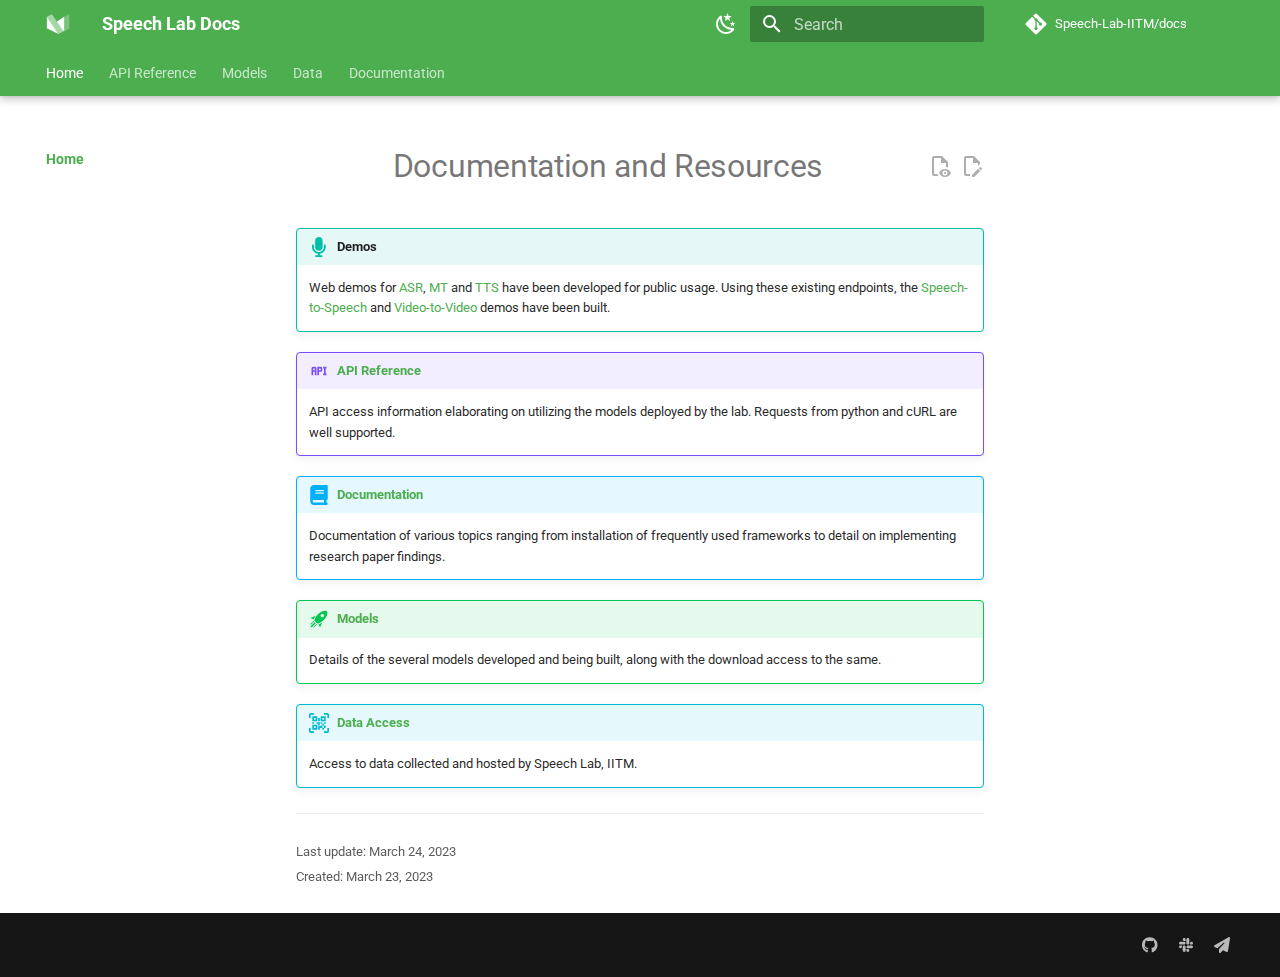
==== commit db91734f: "Deployed a95dcf9 with MkDocs version: 1.4.2" ====
--- a/index.html
+++ b/index.html
@@ -1,3 +1,3 @@
 <!doctype html><html lang=en class=no-js> <head><meta charset=utf-8><meta name=viewport content="width=device-width,initial-scale=1"><link href=api_docs/asr/ rel=next><link rel=icon href=assets/favicon.png><meta name=generator content="mkdocs-1.4.2, mkdocs-material-9.1.3"><title>Speech Lab Docs</title><link rel=stylesheet href=assets/stylesheets/main.c4a75a56.min.css><link rel=stylesheet href=assets/stylesheets/palette.a0c5b2b5.min.css><style>:root{--md-admonition-icon--tip:url('data:image/svg+xml;charset=utf-8,<svg xmlns="http://www.w3.org/2000/svg" viewBox="0 0 384 512"><!--! Font Awesome Free 6.3.0 by @fontawesome - https://fontawesome.com License - https://fontawesome.com/license/free (Icons: CC BY 4.0, Fonts: SIL OFL 1.1, Code: MIT License) Copyright 2023 Fonticons, Inc.--><path d="M176 0c-53 0-96 43-96 96v160c0 53 43 96 96 96s96-43 96-96V96c0-53-43-96-96-96zM48 216c0-13.3-10.7-24-24-24S0 202.7 0 216v40c0 89.1 66.2 162.7 152 174.4V464h-48c-13.3 0-24 10.7-24 24s10.7 24 24 24h144c13.3 0 24-10.7 24-24s-10.7-24-24-24h-48v-33.6c85.8-11.7 152-85.3 152-174.4v-40c0-13.3-10.7-24-24-24s-24 10.7-24 24v40c0 70.7-57.3 128-128 128S48 326.7 48 256v-40z"/></svg>');--md-admonition-icon--example:url('data:image/svg+xml;charset=utf-8,<svg xmlns="http://www.w3.org/2000/svg" viewBox="0 0 24 24"><path d="M7 7H5a2 2 0 0 0-2 2v8h2v-4h2v4h2V9a2 2 0 0 0-2-2m0 4H5V9h2m7-2h-4v10h2v-4h2a2 2 0 0 0 2-2V9a2 2 0 0 0-2-2m0 4h-2V9h2m6 0v6h1v2h-4v-2h1V9h-1V7h4v2Z"/></svg>');--md-admonition-icon--note:url('data:image/svg+xml;charset=utf-8,<svg xmlns="http://www.w3.org/2000/svg" viewBox="0 0 448 512"><!--! Font Awesome Free 6.3.0 by @fontawesome - https://fontawesome.com License - https://fontawesome.com/license/free (Icons: CC BY 4.0, Fonts: SIL OFL 1.1, Code: MIT License) Copyright 2023 Fonticons, Inc.--><path d="M64 32C28.7 32 0 60.7 0 96v320c0 35.3 28.7 64 64 64h224V368c0-26.5 21.5-48 48-48h112V96c0-35.3-28.7-64-64-64H64zm384 320H336c-8.8 0-16 7.2-16 16v112l32-32 64-64 32-32z"/></svg>');--md-admonition-icon--abstract:url('data:image/svg+xml;charset=utf-8,<svg xmlns="http://www.w3.org/2000/svg" viewBox="0 0 448 512"><!--! Font Awesome Free 6.3.0 by @fontawesome - https://fontawesome.com License - https://fontawesome.com/license/free (Icons: CC BY 4.0, Fonts: SIL OFL 1.1, Code: MIT License) Copyright 2023 Fonticons, Inc.--><path d="M96 0C43 0 0 43 0 96v320c0 53 43 96 96 96h320c17.7 0 32-14.3 32-32s-14.3-32-32-32v-64c17.7 0 32-14.3 32-32V32c0-17.7-14.3-32-32-32H96zm0 384h256v64H96c-17.7 0-32-14.3-32-32s14.3-32 32-32zm32-240c0-8.8 7.2-16 16-16h192c8.8 0 16 7.2 16 16s-7.2 16-16 16H144c-8.8 0-16-7.2-16-16zm16 48h192c8.8 0 16 7.2 16 16s-7.2 16-16 16H144c-8.8 0-16-7.2-16-16s7.2-16 16-16z"/></svg>');--md-admonition-icon--info:url('data:image/svg+xml;charset=utf-8,<svg xmlns="http://www.w3.org/2000/svg" viewBox="0 0 24 24"><path d="M4 4h6v6H4V4m16 0v6h-6V4h6m-6 11h2v-2h-2v-2h2v2h2v-2h2v2h-2v2h2v3h-2v2h-2v-2h-3v2h-2v-4h3v-1m2 0v3h2v-3h-2M4 20v-6h6v6H4M6 6v2h2V6H6m10 0v2h2V6h-2M6 16v2h2v-2H6m-2-5h2v2H4v-2m5 0h4v4h-2v-2H9v-2m2-5h2v4h-2V6M2 2v4H0V2a2 2 0 0 1 2-2h4v2H2m20-2a2 2 0 0 1 2 2v4h-2V2h-4V0h4M2 18v4h4v2H2a2 2 0 0 1-2-2v-4h2m20 4v-4h2v4a2 2 0 0 1-2 2h-4v-2h4Z"/></svg>');--md-admonition-icon--success:url('data:image/svg+xml;charset=utf-8,<svg xmlns="http://www.w3.org/2000/svg" viewBox="0 0 24 24"><path d="m13.13 22.19-1.63-3.83c1.57-.58 3.04-1.36 4.4-2.27l-2.77 6.1M5.64 12.5l-3.83-1.63 6.1-2.77C7 9.46 6.22 10.93 5.64 12.5M21.61 2.39S16.66.269 11 5.93c-2.19 2.19-3.5 4.6-4.35 6.71-.28.75-.09 1.57.46 2.13l2.13 2.12c.55.56 1.37.74 2.12.46A19.1 19.1 0 0 0 18.07 13c5.66-5.66 3.54-10.61 3.54-10.61m-7.07 7.07c-.78-.78-.78-2.05 0-2.83s2.05-.78 2.83 0c.77.78.78 2.05 0 2.83-.78.78-2.05.78-2.83 0m-5.66 7.07-1.41-1.41 1.41 1.41M6.24 22l3.64-3.64c-.34-.09-.67-.24-.97-.45L4.83 22h1.41M2 22h1.41l4.77-4.76-1.42-1.41L2 20.59V22m0-2.83 4.09-4.08c-.21-.3-.36-.62-.45-.97L2 17.76v1.41Z"/></svg>');--md-admonition-icon--question:url('data:image/svg+xml;charset=utf-8,<svg xmlns="http://www.w3.org/2000/svg" viewBox="0 0 512 512"><!--! Font Awesome Free 6.3.0 by @fontawesome - https://fontawesome.com License - https://fontawesome.com/license/free (Icons: CC BY 4.0, Fonts: SIL OFL 1.1, Code: MIT License) Copyright 2023 Fonticons, Inc.--><path d="M256 512a256 256 0 1 0 0-512 256 256 0 1 0 0 512zm-86.2-346.7c7.9-22.3 29.1-37.3 52.8-37.3h58.3c34.9 0 63.1 28.3 63.1 63.1 0 22.6-12.1 43.5-31.7 54.8L280 264.4c-.2 13-10.9 23.6-24 23.6-13.3 0-24-10.7-24-24v-13.5c0-8.6 4.6-16.5 12.1-20.8l44.3-25.4c4.7-2.7 7.6-7.7 7.6-13.1 0-8.4-6.8-15.1-15.1-15.1h-58.3c-3.4 0-6.4 2.1-7.5 5.3l-.4 1.2c-4.4 12.5-18.2 19-30.6 14.6s-19-18.2-14.6-30.6l.4-1.2zM224 352a32 32 0 1 1 64 0 32 32 0 1 1-64 0z"/></svg>');--md-admonition-icon--warning:url('data:image/svg+xml;charset=utf-8,<svg xmlns="http://www.w3.org/2000/svg" viewBox="0 0 512 512"><!--! Font Awesome Free 6.3.0 by @fontawesome - https://fontawesome.com License - https://fontawesome.com/license/free (Icons: CC BY 4.0, Fonts: SIL OFL 1.1, Code: MIT License) Copyright 2023 Fonticons, Inc.--><path d="M256 32c14.2 0 27.3 7.5 34.5 19.8l216 368c7.3 12.4 7.3 27.7.2 40.1S486.3 480 472 480H40c-14.3 0-27.6-7.7-34.7-20.1s-7-27.8.2-40.1l216-368C228.7 39.5 241.8 32 256 32zm0 128c-13.3 0-24 10.7-24 24v112c0 13.3 10.7 24 24 24s24-10.7 24-24V184c0-13.3-10.7-24-24-24zm32 224a32 32 0 1 0-64 0 32 32 0 1 0 64 0z"/></svg>');--md-admonition-icon--failure:url('data:image/svg+xml;charset=utf-8,<svg xmlns="http://www.w3.org/2000/svg" viewBox="0 0 512 512"><!--! Font Awesome Free 6.3.0 by @fontawesome - https://fontawesome.com License - https://fontawesome.com/license/free (Icons: CC BY 4.0, Fonts: SIL OFL 1.1, Code: MIT License) Copyright 2023 Fonticons, Inc.--><path d="M459.1 52.4 442.6 6.5c-1.9-3.9-6.1-6.5-10.5-6.5s-8.5 2.6-10.4 6.5l-16.5 45.9-46 16.8c-4.3 1.6-7.3 5.9-7.2 10.4 0 4.5 3 8.7 7.2 10.2l45.7 16.8 16.8 45.8c1.5 4.4 5.8 7.5 10.4 7.5s8.9-3.1 10.4-7.5l16.5-45.8 45.7-16.8c4.2-1.5 7.2-5.7 7.2-10.2 0-4.6-3-8.9-7.2-10.4l-45.6-16.8zm-132.4 53c-12.5-12.5-32.8-12.5-45.3 0l-2.9 2.9c-22-8-45.8-12.3-70.5-12.3C93.1 96 0 189.1 0 304s93.1 208 208 208 208-93.1 208-208c0-24.7-4.3-48.5-12.2-70.5l2.9-2.9c12.5-12.5 12.5-32.8 0-45.3l-80-80zM200 192c-57.4 0-104 46.6-104 104v8c0 8.8-7.2 16-16 16s-16-7.2-16-16v-8c0-75.1 60.9-136 136-136h8c8.8 0 16 7.2 16 16s-7.2 16-16 16h-8z"/></svg>');--md-admonition-icon--danger:url('data:image/svg+xml;charset=utf-8,<svg xmlns="http://www.w3.org/2000/svg" viewBox="0 0 512 512"><!--! Font Awesome Free 6.3.0 by @fontawesome - https://fontawesome.com License - https://fontawesome.com/license/free (Icons: CC BY 4.0, Fonts: SIL OFL 1.1, Code: MIT License) Copyright 2023 Fonticons, Inc.--><path d="M416 398.9c58.5-41.1 96-104.1 96-174.9C512 100.3 397.4 0 256 0S0 100.3 0 224c0 70.7 37.5 133.8 96 174.9V464c0 26.5 21.5 48 48 48h48v-48c0-8.8 7.2-16 16-16s16 7.2 16 16v48h64v-48c0-8.8 7.2-16 16-16s16 7.2 16 16v48h48c26.5 0 48-21.5 48-48v-65.1zM96 256a64 64 0 1 1 128 0 64 64 0 1 1-128 0zm256-64a64 64 0 1 1 0 128 64 64 0 1 1 0-128z"/></svg>');--md-admonition-icon--bug:url('data:image/svg+xml;charset=utf-8,<svg xmlns="http://www.w3.org/2000/svg" viewBox="0 0 640 512"><!--! Font Awesome Free 6.3.0 by @fontawesome - https://fontawesome.com License - https://fontawesome.com/license/free (Icons: CC BY 4.0, Fonts: SIL OFL 1.1, Code: MIT License) Copyright 2023 Fonticons, Inc.--><path d="M320 0c17.7 0 32 14.3 32 32v64h120c39.8 0 72 32.2 72 72v272c0 39.8-32.2 72-72 72H168c-39.8 0-72-32.2-72-72V168c0-39.8 32.2-72 72-72h120V32c0-17.7 14.3-32 32-32zM208 384c-8.8 0-16 7.2-16 16s7.2 16 16 16h32c8.8 0 16-7.2 16-16s-7.2-16-16-16h-32zm96 0c-8.8 0-16 7.2-16 16s7.2 16 16 16h32c8.8 0 16-7.2 16-16s-7.2-16-16-16h-32zm96 0c-8.8 0-16 7.2-16 16s7.2 16 16 16h32c8.8 0 16-7.2 16-16s-7.2-16-16-16h-32zM264 256a40 40 0 1 0-80 0 40 40 0 1 0 80 0zm152 40a40 40 0 1 0 0-80 40 40 0 1 0 0 80zM48 224h16v192H48c-26.5 0-48-21.5-48-48v-96c0-26.5 21.5-48 48-48zm544 0c26.5 0 48 21.5 48 48v96c0 26.5-21.5 48-48 48h-16V224h16z"/></svg>');--md-admonition-icon--quote:url('data:image/svg+xml;charset=utf-8,<svg xmlns="http://www.w3.org/2000/svg" viewBox="0 0 448 512"><!--! Font Awesome Free 6.3.0 by @fontawesome - https://fontawesome.com License - https://fontawesome.com/license/free (Icons: CC BY 4.0, Fonts: SIL OFL 1.1, Code: MIT License) Copyright 2023 Fonticons, Inc.--><path d="M0 216C0 149.7 53.7 96 120 96h8c17.7 0 32 14.3 32 32s-14.3 32-32 32h-8c-30.9 0-56 25.1-56 56v8h64c35.3 0 64 28.7 64 64v64c0 35.3-28.7 64-64 64H64c-35.3 0-64-28.7-64-64V216zm256 0c0-66.3 53.7-120 120-120h8c17.7 0 32 14.3 32 32s-14.3 32-32 32h-8c-30.9 0-56 25.1-56 56v8h64c35.3 0 64 28.7 64 64v64c0 35.3-28.7 64-64 64h-64c-35.3 0-64-28.7-64-64V216z"/></svg>');}</style><link rel=preconnect href=https://fonts.gstatic.com crossorigin><link rel=stylesheet href="https://fonts.googleapis.com/css?family=Roboto:300,300i,400,400i,700,700i%7CRoboto+Mono:400,400i,700,700i&display=fallback"><style>:root{--md-text-font:"Roboto";--md-code-font:"Roboto Mono"}</style><script>__md_scope=new URL(".",location),__md_hash=e=>[...e].reduce((e,_)=>(e<<5)-e+_.charCodeAt(0),0),__md_get=(e,_=localStorage,t=__md_scope)=>JSON.parse(_.getItem(t.pathname+"."+e)),__md_set=(e,_,t=localStorage,a=__md_scope)=>{try{t.setItem(a.pathname+"."+e,JSON.stringify(_))}catch(e){}}</script><script>"undefined"!=typeof __md_analytics&&__md_analytics()</script></head> <body dir=ltr data-md-color-scheme=default data-md-color-primary=green data-md-color-accent=indigo> <script>var palette=__md_get("__palette");if(palette&&"object"==typeof palette.color)for(var key of Object.keys(palette.color))document.body.setAttribute("data-md-color-"+key,palette.color[key])</script> <input class=md-toggle data-md-toggle=drawer type=checkbox id=__drawer autocomplete=off> <input class=md-toggle data-md-toggle=search type=checkbox id=__search autocomplete=off> <label class=md-overlay for=__drawer></label> <div data-md-component=skip> </div> <div data-md-component=announce> </div> <header class="md-header md-header--shadow md-header--lifted" data-md-component=header> <nav class="md-header__inner md-grid" aria-label=Header> <a href=. title="Speech Lab Docs" class="md-header__button md-logo" aria-label="Speech Lab Docs" data-md-component=logo> <svg xmlns=http://www.w3.org/2000/svg viewbox="0 0 89 89"> <path d=M3.136,17.387l0,42.932l42.932,21.467l-42.932,-64.399Z /> <path d=M21.91,8l42.933,64.398l-18.775,9.388l-42.932,-64.399l18.774,-9.387Z style="fill-opacity: 0.5"/> <path d=M67.535,17.387l-27.262,18.156l21.878,32.818l5.384,2.691l0,-53.665Z /> <path d=M67.535,17.387l0,53.666l18.774,-9.388l0,-53.665l-18.774,9.387Z style="fill-opacity: 0.25"/> </svg> </a> <label class="md-header__button md-icon" for=__drawer> <svg xmlns=http://www.w3.org/2000/svg viewbox="0 0 24 24"><path d="M3 6h18v2H3V6m0 5h18v2H3v-2m0 5h18v2H3v-2Z"/></svg> </label> <div class=md-header__title data-md-component=header-title> <div class=md-header__ellipsis> <div class=md-header__topic> <span class=md-ellipsis> Speech Lab Docs </span> </div> <div class=md-header__topic data-md-component=header-topic> <span class=md-ellipsis> Home </span> </div> </div> </div> <form class=md-header__option data-md-component=palette> <input class=md-option data-md-color-media data-md-color-scheme=default data-md-color-primary=green data-md-color-accent=indigo aria-label="Switch to dark mode" type=radio name=__palette id=__palette_1> <label class="md-header__button md-icon" title="Switch to dark mode" for=__palette_2 hidden> <svg xmlns=http://www.w3.org/2000/svg viewbox="0 0 24 24"><path d="m17.75 4.09-2.53 1.94.91 3.06-2.63-1.81-2.63 1.81.91-3.06-2.53-1.94L12.44 4l1.06-3 1.06 3 3.19.09m3.5 6.91-1.64 1.25.59 1.98-1.7-1.17-1.7 1.17.59-1.98L15.75 11l2.06-.05L18.5 9l.69 1.95 2.06.05m-2.28 4.95c.83-.08 1.72 1.1 1.19 1.85-.32.45-.66.87-1.08 1.27C15.17 23 8.84 23 4.94 19.07c-3.91-3.9-3.91-10.24 0-14.14.4-.4.82-.76 1.27-1.08.75-.53 1.93.36 1.85 1.19-.27 2.86.69 5.83 2.89 8.02a9.96 9.96 0 0 0 8.02 2.89m-1.64 2.02a12.08 12.08 0 0 1-7.8-3.47c-2.17-2.19-3.33-5-3.49-7.82-2.81 3.14-2.7 7.96.31 10.98 3.02 3.01 7.84 3.12 10.98.31Z"/></svg> </label> <input class=md-option data-md-color-media data-md-color-scheme=slate data-md-color-primary=green data-md-color-accent=indigo aria-label="Switch to light mode" type=radio name=__palette id=__palette_2> <label class="md-header__button md-icon" title="Switch to light mode" for=__palette_1 hidden> <svg xmlns=http://www.w3.org/2000/svg viewbox="0 0 24 24"><path d="M12 8a4 4 0 0 0-4 4 4 4 0 0 0 4 4 4 4 0 0 0 4-4 4 4 0 0 0-4-4m0 10a6 6 0 0 1-6-6 6 6 0 0 1 6-6 6 6 0 0 1 6 6 6 6 0 0 1-6 6m8-9.31V4h-4.69L12 .69 8.69 4H4v4.69L.69 12 4 15.31V20h4.69L12 23.31 15.31 20H20v-4.69L23.31 12 20 8.69Z"/></svg> </label> </form> <label class="md-header__button md-icon" for=__search> <svg xmlns=http://www.w3.org/2000/svg viewbox="0 0 24 24"><path d="M9.5 3A6.5 6.5 0 0 1 16 9.5c0 1.61-.59 3.09-1.56 4.23l.27.27h.79l5 5-1.5 1.5-5-5v-.79l-.27-.27A6.516 6.516 0 0 1 9.5 16 6.5 6.5 0 0 1 3 9.5 6.5 6.5 0 0 1 9.5 3m0 2C7 5 5 7 5 9.5S7 14 9.5 14 14 12 14 9.5 12 5 9.5 5Z"/></svg> </label> <div class=md-search data-md-component=search role=dialog> <label class=md-search__overlay for=__search></label> <div class=md-search__inner role=search> <form class=md-search__form name=search> <input type=text class=md-search__input name=query aria-label=Search placeholder=Search autocapitalize=off autocorrect=off autocomplete=off spellcheck=false data-md-component=search-query required> <label class="md-search__icon md-icon" for=__search> <svg xmlns=http://www.w3.org/2000/svg viewbox="0 0 24 24"><path d="M9.5 3A6.5 6.5 0 0 1 16 9.5c0 1.61-.59 3.09-1.56 4.23l.27.27h.79l5 5-1.5 1.5-5-5v-.79l-.27-.27A6.516 6.516 0 0 1 9.5 16 6.5 6.5 0 0 1 3 9.5 6.5 6.5 0 0 1 9.5 3m0 2C7 5 5 7 5 9.5S7 14 9.5 14 14 12 14 9.5 12 5 9.5 5Z"/></svg> <svg xmlns=http://www.w3.org/2000/svg viewbox="0 0 24 24"><path d="M20 11v2H8l5.5 5.5-1.42 1.42L4.16 12l7.92-7.92L13.5 5.5 8 11h12Z"/></svg> </label> <nav class=md-search__options aria-label=Search> <a href=javascript:void(0) class="md-search__icon md-icon" title=Share aria-label=Share data-clipboard data-clipboard-text data-md-component=search-share tabindex=-1> <svg xmlns=http://www.w3.org/2000/svg viewbox="0 0 24 24"><path d="M18 16.08c-.76 0-1.44.3-1.96.77L8.91 12.7c.05-.23.09-.46.09-.7 0-.24-.04-.47-.09-.7l7.05-4.11c.54.5 1.25.81 2.04.81a3 3 0 0 0 3-3 3 3 0 0 0-3-3 3 3 0 0 0-3 3c0 .24.04.47.09.7L8.04 9.81C7.5 9.31 6.79 9 6 9a3 3 0 0 0-3 3 3 3 0 0 0 3 3c.79 0 1.5-.31 2.04-.81l7.12 4.15c-.05.21-.08.43-.08.66 0 1.61 1.31 2.91 2.92 2.91 1.61 0 2.92-1.3 2.92-2.91A2.92 2.92 0 0 0 18 16.08Z"/></svg> </a> <button type=reset class="md-search__icon md-icon" title=Clear aria-label=Clear tabindex=-1> <svg xmlns=http://www.w3.org/2000/svg viewbox="0 0 24 24"><path d="M19 6.41 17.59 5 12 10.59 6.41 5 5 6.41 10.59 12 5 17.59 6.41 19 12 13.41 17.59 19 19 17.59 13.41 12 19 6.41Z"/></svg> </button> </nav> <div class=md-search__suggest data-md-component=search-suggest></div> </form> <div class=md-search__output> <div class=md-search__scrollwrap data-md-scrollfix> <div class=md-search-result data-md-component=search-result> <div class=md-search-result__meta> Initializing search </div> <ol class=md-search-result__list role=presentation></ol> </div> </div> </div> </div> </div> <div class=md-header__source> <a href=https://github.com/Speech-Lab-IITM/docs title="Go to repository" class=md-source data-md-component=source> <div class="md-source__icon md-icon"> <svg xmlns=http://www.w3.org/2000/svg viewbox="0 0 448 512"><!-- Font Awesome Free 6.3.0 by @fontawesome - https://fontawesome.com License - https://fontawesome.com/license/free (Icons: CC BY 4.0, Fonts: SIL OFL 1.1, Code: MIT License) Copyright 2023 Fonticons, Inc.--><path d="M439.55 236.05 244 40.45a28.87 28.87 0 0 0-40.81 0l-40.66 40.63 51.52 51.52c27.06-9.14 52.68 16.77 43.39 43.68l49.66 49.66c34.23-11.8 61.18 31 35.47 56.69-26.49 26.49-70.21-2.87-56-37.34L240.22 199v121.85c25.3 12.54 22.26 41.85 9.08 55a34.34 34.34 0 0 1-48.55 0c-17.57-17.6-11.07-46.91 11.25-56v-123c-20.8-8.51-24.6-30.74-18.64-45L142.57 101 8.45 235.14a28.86 28.86 0 0 0 0 40.81l195.61 195.6a28.86 28.86 0 0 0 40.8 0l194.69-194.69a28.86 28.86 0 0 0 0-40.81z"/></svg> </div> <div class=md-source__repository> Speech-Lab-IITM/docs </div> </a> </div> </nav> <nav class=md-tabs aria-label=Tabs data-md-component=tabs> <div class=md-grid> <ul class=md-tabs__list> <li class=md-tabs__item> <a href=. class="md-tabs__link md-tabs__link--active"> Home </a> </li> <li class=md-tabs__item> <a href=api_docs/asr/ class=md-tabs__link> API Reference </a> </li> <li class=md-tabs__item> <a href=model_docs/supervised/ class=md-tabs__link> Models </a> </li> <li class=md-tabs__item> <a href=data_docs/challenges/ class=md-tabs__link> Data </a> </li> <li class=md-tabs__item> <a href=documentation/research/ class=md-tabs__link> Documentation </a> </li> </ul> </div> </nav> </header> <div class=md-container data-md-component=container> <main class=md-main data-md-component=main> <div class="md-main__inner md-grid"> <div class="md-sidebar md-sidebar--primary" data-md-component=sidebar data-md-type=navigation> <div class=md-sidebar__scrollwrap> <div class=md-sidebar__inner> <nav class="md-nav md-nav--primary md-nav--lifted" aria-label=Navigation data-md-level=0> <label class=md-nav__title for=__drawer> <a href=. title="Speech Lab Docs" class="md-nav__button md-logo" aria-label="Speech Lab Docs" data-md-component=logo> <svg xmlns=http://www.w3.org/2000/svg viewbox="0 0 89 89"> <path d=M3.136,17.387l0,42.932l42.932,21.467l-42.932,-64.399Z /> <path d=M21.91,8l42.933,64.398l-18.775,9.388l-42.932,-64.399l18.774,-9.387Z style="fill-opacity: 0.5"/> <path d=M67.535,17.387l-27.262,18.156l21.878,32.818l5.384,2.691l0,-53.665Z /> <path d=M67.535,17.387l0,53.666l18.774,-9.388l0,-53.665l-18.774,9.387Z style="fill-opacity: 0.25"/> </svg> </a> Speech Lab Docs </label> <div class=md-nav__source> <a href=https://github.com/Speech-Lab-IITM/docs title="Go to repository" class=md-source data-md-component=source> <div class="md-source__icon md-icon"> <svg xmlns=http://www.w3.org/2000/svg viewbox="0 0 448 512"><!-- Font Awesome Free 6.3.0 by @fontawesome - https://fontawesome.com License - https://fontawesome.com/license/free (Icons: CC BY 4.0, Fonts: SIL OFL 1.1, Code: MIT License) Copyright 2023 Fonticons, Inc.--><path d="M439.55 236.05 244 40.45a28.87 28.87 0 0 0-40.81 0l-40.66 40.63 51.52 51.52c27.06-9.14 52.68 16.77 43.39 43.68l49.66 49.66c34.23-11.8 61.18 31 35.47 56.69-26.49 26.49-70.21-2.87-56-37.34L240.22 199v121.85c25.3 12.54 22.26 41.85 9.08 55a34.34 34.34 0 0 1-48.55 0c-17.57-17.6-11.07-46.91 11.25-56v-123c-20.8-8.51-24.6-30.74-18.64-45L142.57 101 8.45 235.14a28.86 28.86 0 0 0 0 40.81l195.61 195.6a28.86 28.86 0 0 0 40.8 0l194.69-194.69a28.86 28.86 0 0 0 0-40.81z"/></svg> </div> <div class=md-source__repository> Speech-Lab-IITM/docs </div> </a> </div> <ul class=md-nav__list data-md-scrollfix> <li class="md-nav__item md-nav__item--active"> <input class="md-nav__toggle md-toggle" type=checkbox id=__toc> <a href=. class="md-nav__link md-nav__link--active"> Home </a> </li> <li class="md-nav__item md-nav__item--nested"> <input class="md-nav__toggle md-toggle md-toggle--indeterminate" type=checkbox id=__nav_2> <label class=md-nav__link for=__nav_2 id=__nav_2_label tabindex=0> API Reference <span class="md-nav__icon md-icon"></span> </label> <nav class=md-nav data-md-level=1 aria-labelledby=__nav_2_label aria-expanded=false> <label class=md-nav__title for=__nav_2> <span class="md-nav__icon md-icon"></span> API Reference </label> <ul class=md-nav__list data-md-scrollfix> <li class=md-nav__item> <a href=api_docs/asr/ class=md-nav__link> ASR (Speech-to-Text) </a> </li> <li class=md-nav__item> <a href=api_docs/mt/ class=md-nav__link> MT (Text-to-Text) </a> </li> <li class=md-nav__item> <a href=api_docs/tts/ class=md-nav__link> TTS (Text-to-Speech) </a> </li> <li class=md-nav__item> <a href=api_docs/v2v/ class=md-nav__link> V2V (Video Interpolation) </a> </li> </ul> </nav> </li> <li class="md-nav__item md-nav__item--nested"> <input class="md-nav__toggle md-toggle md-toggle--indeterminate" type=checkbox id=__nav_3> <label class=md-nav__link for=__nav_3 id=__nav_3_label tabindex=0> Models <span class="md-nav__icon md-icon"></span> </label> <nav class=md-nav data-md-level=1 aria-labelledby=__nav_3_label aria-expanded=false> <label class=md-nav__title for=__nav_3> <span class="md-nav__icon md-icon"></span> Models </label> <ul class=md-nav__list data-md-scrollfix> <li class=md-nav__item> <a href=model_docs/supervised/ class=md-nav__link> End-to-End supervised models </a> </li> <li class=md-nav__item> <a href=model_docs/ssl/ class=md-nav__link> SSL models </a> </li> <li class=md-nav__item> <a href=model_docs/adapted/ class=md-nav__link> Adapted models </a> </li> </ul> </nav> </li> <li class="md-nav__item md-nav__item--nested"> <input class="md-nav__toggle md-toggle md-toggle--indeterminate" type=checkbox id=__nav_4> <label class=md-nav__link for=__nav_4 id=__nav_4_label tabindex=0> Data <span class="md-nav__icon md-icon"></span> </label> <nav class=md-nav data-md-level=1 aria-labelledby=__nav_4_label aria-expanded=false> <label class=md-nav__title for=__nav_4> <span class="md-nav__icon md-icon"></span> Data </label> <ul class=md-nav__list data-md-scrollfix> <li class=md-nav__item> <a href=data_docs/challenges/ class=md-nav__link> ASR Challenges </a> </li> <li class=md-nav__item> <a href=data_docs/additional_data/ class=md-nav__link> Additional data </a> </li> </ul> </nav> </li> <li class="md-nav__item md-nav__item--nested"> <input class="md-nav__toggle md-toggle md-toggle--indeterminate" type=checkbox id=__nav_5> <label class=md-nav__link for=__nav_5 id=__nav_5_label tabindex=0> Documentation <span class="md-nav__icon md-icon"></span> </label> <nav class=md-nav data-md-level=1 aria-labelledby=__nav_5_label aria-expanded=false> <label class=md-nav__title for=__nav_5> <span class="md-nav__icon md-icon"></span> Documentation </label> <ul class=md-nav__list data-md-scrollfix> <li class=md-nav__item> <a href=documentation/research/ class=md-nav__link> Research </a> </li> <li class=md-nav__item> <a href=documentation/misc/ class=md-nav__link> Miscellaneous </a> </li> </ul> </nav> </li> </ul> </nav> </div> </div> </div> <div class="md-sidebar md-sidebar--secondary" data-md-component=sidebar data-md-type=toc> <div class=md-sidebar__scrollwrap> <div class=md-sidebar__inner> <nav class="md-nav md-nav--secondary" aria-label="On this page"> </nav> </div> </div> </div> <div class=md-content data-md-component=content> <article class="md-content__inner md-typeset"> <a href=https://github.com/Speech-Lab-IITM/docs/edit/master/docs/index.md title="Edit this page" class="md-content__button md-icon"> <svg xmlns=http://www.w3.org/2000/svg viewbox="0 0 24 24"><path d="M10 20H6V4h7v5h5v3.1l2-2V8l-6-6H6c-1.1 0-2 .9-2 2v16c0 1.1.9 2 2 2h4v-2m10.2-7c.1 0 .3.1.4.2l1.3 1.3c.2.2.2.6 0 .8l-1 1-2.1-2.1 1-1c.1-.1.2-.2.4-.2m0 3.9L14.1 23H12v-2.1l6.1-6.1 2.1 2.1Z"/></svg> </a> <a href=https://github.com/Speech-Lab-IITM/docs/raw/master/docs/index.md title="View source of this page" class="md-content__button md-icon"> <svg xmlns=http://www.w3.org/2000/svg viewbox="0 0 24 24"><path d="M17 18c.56 0 1 .44 1 1s-.44 1-1 1-1-.44-1-1 .44-1 1-1m0-3c-2.73 0-5.06 1.66-6 4 .94 2.34 3.27 4 6 4s5.06-1.66 6-4c-.94-2.34-3.27-4-6-4m0 6.5a2.5 2.5 0 0 1-2.5-2.5 2.5 2.5 0 0 1 2.5-2.5 2.5 2.5 0 0 1 2.5 2.5 2.5 2.5 0 0 1-2.5 2.5M9.27 20H6V4h7v5h5v4.07c.7.08 1.36.25 2 .49V8l-6-6H6a2 2 0 0 0-2 2v16a2 2 0 0 0 2 2h4.5a8.15 8.15 0 0 1-1.23-2Z"/></svg> </a> <h1 align=center><b>Documentation and Resources</b></h1> <!-- This is the page providing documentation for the various research projects at Speech Lab, resource information regarding the various models available, API reference to utilize the deployed models and the procedure to access the data that has been hosted by the lab.
 
-<p align="center">To know more about the lab, visit <a href="https://asr.iitm.ac.in">our webpage</a>.</p> --> <!-- <h2 align="center">What's available here?</h2> --> <div class="admonition tip"> <p class=admonition-title>Demos</p> <p>Web demos for <a href=https://asr.iitm.ac.in/asr/v2>ASR</a>, <a href=https://asr.iitm.ac.in/test4>MT</a> and <a href=https://asr.iitm.ac.in/ttsv2/ >TTS</a> have been developed for public usage. Using these existing endpoints, the <a href=https://asr.iitm.ac.in/test22>Speech-to-Speech</a> and <a href=https://asr.iitm.ac.in/test25>Video-to-Video</a> demos have been built.</p> </div> <div class="admonition example"> <p class=admonition-title><a href=https://speech-lab-iitm.github.io/docs/api_docs/asr/#api-reference>API Reference</a></p> <p>API access information elaborating on utilizing the models deployed by the lab. Requests from python and cURL are well supported.</p> </div> <div class="admonition abstract"> <p class=admonition-title><a href=https://speech-lab-iitm.github.io/docs/documentation/research/ >Documentation</a></p> <p>Documentation of various topics ranging from installation of frequently used frameworks to detail on implementing research paper findings.</p> </div> <div class="admonition success"> <p class=admonition-title><a href=https://speech-lab-iitm.github.io/docs/model_docs/supervised/ >Models</a></p> <p>Details of the several models developed and being built, along with the download access to the same.</p> </div> <div class="admonition info"> <p class=admonition-title><a href=https://speech-lab-iitm.github.io/docs/data_docs/challenges/ >Data Access</a></p> <p>Access to data collected and hosted by Speech Lab, IITM.</p> </div> <hr> <div class=md-source-file> <small> Last update: <span class="git-revision-date-localized-plugin git-revision-date-localized-plugin-date">March 24, 2023</span> <br> Created: <span class="git-revision-date-localized-plugin git-revision-date-localized-plugin-date">March 23, 2023</span> </small> </div> </article> </div> <script>var tabs=__md_get("__tabs");if(Array.isArray(tabs))e:for(var set of document.querySelectorAll(".tabbed-set")){var tab,labels=set.querySelector(".tabbed-labels");for(tab of tabs)for(var label of labels.getElementsByTagName("label"))if(label.innerText.trim()===tab){var input=document.getElementById(label.htmlFor);input.checked=!0;continue e}}</script> </div> <button type=button class="md-top md-icon" data-md-component=top hidden> <svg xmlns=http://www.w3.org/2000/svg viewbox="0 0 24 24"><path d="M13 20h-2V8l-5.5 5.5-1.42-1.42L12 4.16l7.92 7.92-1.42 1.42L13 8v12Z"/></svg> Back to top </button> </main> <footer class=md-footer> <div class="md-footer-meta md-typeset"> <div class="md-footer-meta__inner md-grid"> <div class=md-copyright> </div> <div class=md-social> <a href=https://github.com/Speech-Lab-IITM target=_blank rel=noopener title=github.com class=md-social__link> <svg xmlns=http://www.w3.org/2000/svg viewbox="0 0 496 512"><!-- Font Awesome Free 6.3.0 by @fontawesome - https://fontawesome.com License - https://fontawesome.com/license/free (Icons: CC BY 4.0, Fonts: SIL OFL 1.1, Code: MIT License) Copyright 2023 Fonticons, Inc.--><path d="M165.9 397.4c0 2-2.3 3.6-5.2 3.6-3.3.3-5.6-1.3-5.6-3.6 0-2 2.3-3.6 5.2-3.6 3-.3 5.6 1.3 5.6 3.6zm-31.1-4.5c-.7 2 1.3 4.3 4.3 4.9 2.6 1 5.6 0 6.2-2s-1.3-4.3-4.3-5.2c-2.6-.7-5.5.3-6.2 2.3zm44.2-1.7c-2.9.7-4.9 2.6-4.6 4.9.3 2 2.9 3.3 5.9 2.6 2.9-.7 4.9-2.6 4.6-4.6-.3-1.9-3-3.2-5.9-2.9zM244.8 8C106.1 8 0 113.3 0 252c0 110.9 69.8 205.8 169.5 239.2 12.8 2.3 17.3-5.6 17.3-12.1 0-6.2-.3-40.4-.3-61.4 0 0-70 15-84.7-29.8 0 0-11.4-29.1-27.8-36.6 0 0-22.9-15.7 1.6-15.4 0 0 24.9 2 38.6 25.8 21.9 38.6 58.6 27.5 72.9 20.9 2.3-16 8.8-27.1 16-33.7-55.9-6.2-112.3-14.3-112.3-110.5 0-27.5 7.6-41.3 23.6-58.9-2.6-6.5-11.1-33.3 2.6-67.9 20.9-6.5 69 27 69 27 20-5.6 41.5-8.5 62.8-8.5s42.8 2.9 62.8 8.5c0 0 48.1-33.6 69-27 13.7 34.7 5.2 61.4 2.6 67.9 16 17.7 25.8 31.5 25.8 58.9 0 96.5-58.9 104.2-114.8 110.5 9.2 7.9 17 22.9 17 46.4 0 33.7-.3 75.4-.3 83.6 0 6.5 4.6 14.4 17.3 12.1C428.2 457.8 496 362.9 496 252 496 113.3 383.5 8 244.8 8zM97.2 352.9c-1.3 1-1 3.3.7 5.2 1.6 1.6 3.9 2.3 5.2 1 1.3-1 1-3.3-.7-5.2-1.6-1.6-3.9-2.3-5.2-1zm-10.8-8.1c-.7 1.3.3 2.9 2.3 3.9 1.6 1 3.6.7 4.3-.7.7-1.3-.3-2.9-2.3-3.9-2-.6-3.6-.3-4.3.7zm32.4 35.6c-1.6 1.3-1 4.3 1.3 6.2 2.3 2.3 5.2 2.6 6.5 1 1.3-1.3.7-4.3-1.3-6.2-2.2-2.3-5.2-2.6-6.5-1zm-11.4-14.7c-1.6 1-1.6 3.6 0 5.9 1.6 2.3 4.3 3.3 5.6 2.3 1.6-1.3 1.6-3.9 0-6.2-1.4-2.3-4-3.3-5.6-2z"/></svg> </a> <a href=https://speech-lab-iitm.slack.com target=_blank rel=noopener title=speech-lab-iitm.slack.com class=md-social__link> <svg xmlns=http://www.w3.org/2000/svg viewbox="0 0 448 512"><!-- Font Awesome Free 6.3.0 by @fontawesome - https://fontawesome.com License - https://fontawesome.com/license/free (Icons: CC BY 4.0, Fonts: SIL OFL 1.1, Code: MIT License) Copyright 2023 Fonticons, Inc.--><path d="M94.12 315.1c0 25.9-21.16 47.06-47.06 47.06S0 341 0 315.1c0-25.9 21.16-47.06 47.06-47.06h47.06v47.06zm23.72 0c0-25.9 21.16-47.06 47.06-47.06s47.06 21.16 47.06 47.06v117.84c0 25.9-21.16 47.06-47.06 47.06s-47.06-21.16-47.06-47.06V315.1zm47.06-188.98c-25.9 0-47.06-21.16-47.06-47.06S139 32 164.9 32s47.06 21.16 47.06 47.06v47.06H164.9zm0 23.72c25.9 0 47.06 21.16 47.06 47.06s-21.16 47.06-47.06 47.06H47.06C21.16 243.96 0 222.8 0 196.9s21.16-47.06 47.06-47.06H164.9zm188.98 47.06c0-25.9 21.16-47.06 47.06-47.06 25.9 0 47.06 21.16 47.06 47.06s-21.16 47.06-47.06 47.06h-47.06V196.9zm-23.72 0c0 25.9-21.16 47.06-47.06 47.06-25.9 0-47.06-21.16-47.06-47.06V79.06c0-25.9 21.16-47.06 47.06-47.06 25.9 0 47.06 21.16 47.06 47.06V196.9zM283.1 385.88c25.9 0 47.06 21.16 47.06 47.06 0 25.9-21.16 47.06-47.06 47.06-25.9 0-47.06-21.16-47.06-47.06v-47.06h47.06zm0-23.72c-25.9 0-47.06-21.16-47.06-47.06 0-25.9 21.16-47.06 47.06-47.06h117.84c25.9 0 47.06 21.16 47.06 47.06 0 25.9-21.16 47.06-47.06 47.06H283.1z"/></svg> </a> <a href=https://www.linkedin.com/company/speech-lab-iitm/ target=_blank rel=noopener title=www.linkedin.com class=md-social__link> <svg xmlns=http://www.w3.org/2000/svg viewbox="0 0 448 512"><!-- Font Awesome Free 6.3.0 by @fontawesome - https://fontawesome.com License - https://fontawesome.com/license/free (Icons: CC BY 4.0, Fonts: SIL OFL 1.1, Code: MIT License) Copyright 2023 Fonticons, Inc.--><path d="M416 32H31.9C14.3 32 0 46.5 0 64.3v383.4C0 465.5 14.3 480 31.9 480H416c17.6 0 32-14.5 32-32.3V64.3c0-17.8-14.4-32.3-32-32.3zM135.4 416H69V202.2h66.5V416zm-33.2-243c-21.3 0-38.5-17.3-38.5-38.5S80.9 96 102.2 96c21.2 0 38.5 17.3 38.5 38.5 0 21.3-17.2 38.5-38.5 38.5zm282.1 243h-66.4V312c0-24.8-.5-56.7-34.5-56.7-34.6 0-39.9 27-39.9 54.9V416h-66.4V202.2h63.7v29.2h.9c8.9-16.8 30.6-34.5 62.9-34.5 67.2 0 79.7 44.3 79.7 101.9V416z"/></svg> </a> <a href=https://twitter.com/iitmspeech target=_blank rel=noopener title=twitter.com class=md-social__link> <svg xmlns=http://www.w3.org/2000/svg viewbox="0 0 512 512"><!-- Font Awesome Free 6.3.0 by @fontawesome - https://fontawesome.com License - https://fontawesome.com/license/free (Icons: CC BY 4.0, Fonts: SIL OFL 1.1, Code: MIT License) Copyright 2023 Fonticons, Inc.--><path d="M459.37 151.716c.325 4.548.325 9.097.325 13.645 0 138.72-105.583 298.558-298.558 298.558-59.452 0-114.68-17.219-161.137-47.106 8.447.974 16.568 1.299 25.34 1.299 49.055 0 94.213-16.568 130.274-44.832-46.132-.975-84.792-31.188-98.112-72.772 6.498.974 12.995 1.624 19.818 1.624 9.421 0 18.843-1.3 27.614-3.573-48.081-9.747-84.143-51.98-84.143-102.985v-1.299c13.969 7.797 30.214 12.67 47.431 13.319-28.264-18.843-46.781-51.005-46.781-87.391 0-19.492 5.197-37.36 14.294-52.954 51.655 63.675 129.3 105.258 216.365 109.807-1.624-7.797-2.599-15.918-2.599-24.04 0-57.828 46.782-104.934 104.934-104.934 30.213 0 57.502 12.67 76.67 33.137 23.715-4.548 46.456-13.32 66.599-25.34-7.798 24.366-24.366 44.833-46.132 57.827 21.117-2.273 41.584-8.122 60.426-16.243-14.292 20.791-32.161 39.308-52.628 54.253z"/></svg> </a> <a href=mailto:speechiitm@gmail.com target=_blank rel=noopener title class=md-social__link> <svg xmlns=http://www.w3.org/2000/svg viewbox="0 0 512 512"><!-- Font Awesome Free 6.3.0 by @fontawesome - https://fontawesome.com License - https://fontawesome.com/license/free (Icons: CC BY 4.0, Fonts: SIL OFL 1.1, Code: MIT License) Copyright 2023 Fonticons, Inc.--><path d="M498.1 5.6c10.1 7 15.4 19.1 13.5 31.2l-64 416c-1.5 9.7-7.4 18.2-16 23s-18.9 5.4-28 1.6L284 427.7l-68.5 74.1c-8.9 9.7-22.9 12.9-35.2 8.1S160 493.2 160 480v-83.6c0-4 1.5-7.8 4.2-10.7l167.6-182.9c5.8-6.3 5.6-16-.4-22s-15.7-6.4-22-.7L106 360.8l-88.3-44.2C7.1 311.3.3 300.7 0 288.9s5.9-22.8 16.1-28.7l448-256c10.7-6.1 23.9-5.5 34 1.4z"/></svg> </a> </div> </div> </div> </footer> </div> <div class=md-dialog data-md-component=dialog> <div class="md-dialog__inner md-typeset"></div> </div> <script id=__config type=application/json>{"base": ".", "features": ["announce.dismiss", "content.action.edit", "content.action.view", "content.code.annotate", "content.code.copy", "content.tabs.link", "content.tooltips", "header.autohide", "navigation.expand", "navigation.indexes", "navigation.instant", "navigation.sections", "navigation.tabs", "navigation.tabs.sticky", "navigation.top", "navigation.tracking", "navigation.path", "search.highlight", "search.share", "search.suggest", "toc.follow"], "search": "assets/javascripts/workers/search.208ed371.min.js", "translations": {"clipboard.copied": "Copied to clipboard", "clipboard.copy": "Copy to clipboard", "search.result.more.one": "1 more on this page", "search.result.more.other": "# more on this page", "search.result.none": "No matching documents", "search.result.one": "1 matching document", "search.result.other": "# matching documents", "search.result.placeholder": "Type to start searching", "search.result.term.missing": "Missing", "select.version": "Select version"}}</script> <script src=assets/javascripts/bundle.efa0ade1.min.js></script> </body> </html>+<p align="center">To know more about the lab, visit <a href="https://asr.iitm.ac.in">our webpage</a>.</p> --> <!-- <h2 align="center">What's available here?</h2> --> <div class="admonition tip"> <p class=admonition-title>Demos</p> <p>Web demos for <a href=https://asr.iitm.ac.in/asr/v2>ASR</a>, <a href=https://asr.iitm.ac.in/test4>MT</a> and <a href=https://asr.iitm.ac.in/ttsv2/ >TTS</a> have been developed for public usage. Using these existing endpoints, the <a href=https://asr.iitm.ac.in/test22>Speech-to-Speech</a> and <a href=https://asr.iitm.ac.in/test25>Video-to-Video</a> demos have been built.</p> </div> <div class="admonition example"> <p class=admonition-title><a href=https://speech-lab-iitm.github.io/docs/api_docs/asr/#api-reference>API Reference</a></p> <p>API access information elaborating on utilizing the models deployed by the lab. Requests from python and cURL are well supported.</p> </div> <div class="admonition abstract"> <p class=admonition-title><a href=https://speech-lab-iitm.github.io/docs/documentation/research/ >Documentation</a></p> <p>Documentation of various topics ranging from installation of frequently used frameworks to detail on implementing research paper findings.</p> </div> <div class="admonition success"> <p class=admonition-title><a href=https://speech-lab-iitm.github.io/docs/model_docs/supervised/ >Models</a></p> <p>Details of the several models developed and being built, along with the download access to the same.</p> </div> <div class="admonition info"> <p class=admonition-title><a href=https://speech-lab-iitm.github.io/docs/data_docs/challenges/ >Data Access</a></p> <p>Access to data collected and hosted by Speech Lab, IITM.</p> </div> <hr> <div class=md-source-file> <small> Last update: <span class="git-revision-date-localized-plugin git-revision-date-localized-plugin-date">March 24, 2023</span> <br> Created: <span class="git-revision-date-localized-plugin git-revision-date-localized-plugin-date">March 23, 2023</span> </small> </div> </article> </div> <script>var tabs=__md_get("__tabs");if(Array.isArray(tabs))e:for(var set of document.querySelectorAll(".tabbed-set")){var tab,labels=set.querySelector(".tabbed-labels");for(tab of tabs)for(var label of labels.getElementsByTagName("label"))if(label.innerText.trim()===tab){var input=document.getElementById(label.htmlFor);input.checked=!0;continue e}}</script> </div> <button type=button class="md-top md-icon" data-md-component=top hidden> <svg xmlns=http://www.w3.org/2000/svg viewbox="0 0 24 24"><path d="M13 20h-2V8l-5.5 5.5-1.42-1.42L12 4.16l7.92 7.92-1.42 1.42L13 8v12Z"/></svg> Back to top </button> </main> <footer class=md-footer> <div class="md-footer-meta md-typeset"> <div class="md-footer-meta__inner md-grid"> <div class=md-copyright> </div> <div class=md-social> <a href=https://github.com/Speech-Lab-IITM target=_blank rel=noopener title=github.com class=md-social__link> <svg xmlns=http://www.w3.org/2000/svg viewbox="0 0 496 512"><!-- Font Awesome Free 6.3.0 by @fontawesome - https://fontawesome.com License - https://fontawesome.com/license/free (Icons: CC BY 4.0, Fonts: SIL OFL 1.1, Code: MIT License) Copyright 2023 Fonticons, Inc.--><path d="M165.9 397.4c0 2-2.3 3.6-5.2 3.6-3.3.3-5.6-1.3-5.6-3.6 0-2 2.3-3.6 5.2-3.6 3-.3 5.6 1.3 5.6 3.6zm-31.1-4.5c-.7 2 1.3 4.3 4.3 4.9 2.6 1 5.6 0 6.2-2s-1.3-4.3-4.3-5.2c-2.6-.7-5.5.3-6.2 2.3zm44.2-1.7c-2.9.7-4.9 2.6-4.6 4.9.3 2 2.9 3.3 5.9 2.6 2.9-.7 4.9-2.6 4.6-4.6-.3-1.9-3-3.2-5.9-2.9zM244.8 8C106.1 8 0 113.3 0 252c0 110.9 69.8 205.8 169.5 239.2 12.8 2.3 17.3-5.6 17.3-12.1 0-6.2-.3-40.4-.3-61.4 0 0-70 15-84.7-29.8 0 0-11.4-29.1-27.8-36.6 0 0-22.9-15.7 1.6-15.4 0 0 24.9 2 38.6 25.8 21.9 38.6 58.6 27.5 72.9 20.9 2.3-16 8.8-27.1 16-33.7-55.9-6.2-112.3-14.3-112.3-110.5 0-27.5 7.6-41.3 23.6-58.9-2.6-6.5-11.1-33.3 2.6-67.9 20.9-6.5 69 27 69 27 20-5.6 41.5-8.5 62.8-8.5s42.8 2.9 62.8 8.5c0 0 48.1-33.6 69-27 13.7 34.7 5.2 61.4 2.6 67.9 16 17.7 25.8 31.5 25.8 58.9 0 96.5-58.9 104.2-114.8 110.5 9.2 7.9 17 22.9 17 46.4 0 33.7-.3 75.4-.3 83.6 0 6.5 4.6 14.4 17.3 12.1C428.2 457.8 496 362.9 496 252 496 113.3 383.5 8 244.8 8zM97.2 352.9c-1.3 1-1 3.3.7 5.2 1.6 1.6 3.9 2.3 5.2 1 1.3-1 1-3.3-.7-5.2-1.6-1.6-3.9-2.3-5.2-1zm-10.8-8.1c-.7 1.3.3 2.9 2.3 3.9 1.6 1 3.6.7 4.3-.7.7-1.3-.3-2.9-2.3-3.9-2-.6-3.6-.3-4.3.7zm32.4 35.6c-1.6 1.3-1 4.3 1.3 6.2 2.3 2.3 5.2 2.6 6.5 1 1.3-1.3.7-4.3-1.3-6.2-2.2-2.3-5.2-2.6-6.5-1zm-11.4-14.7c-1.6 1-1.6 3.6 0 5.9 1.6 2.3 4.3 3.3 5.6 2.3 1.6-1.3 1.6-3.9 0-6.2-1.4-2.3-4-3.3-5.6-2z"/></svg> </a> <a href=https://speech-lab-iitm.slack.com target=_blank rel=noopener title=speech-lab-iitm.slack.com class=md-social__link> <svg xmlns=http://www.w3.org/2000/svg viewbox="0 0 448 512"><!-- Font Awesome Free 6.3.0 by @fontawesome - https://fontawesome.com License - https://fontawesome.com/license/free (Icons: CC BY 4.0, Fonts: SIL OFL 1.1, Code: MIT License) Copyright 2023 Fonticons, Inc.--><path d="M94.12 315.1c0 25.9-21.16 47.06-47.06 47.06S0 341 0 315.1c0-25.9 21.16-47.06 47.06-47.06h47.06v47.06zm23.72 0c0-25.9 21.16-47.06 47.06-47.06s47.06 21.16 47.06 47.06v117.84c0 25.9-21.16 47.06-47.06 47.06s-47.06-21.16-47.06-47.06V315.1zm47.06-188.98c-25.9 0-47.06-21.16-47.06-47.06S139 32 164.9 32s47.06 21.16 47.06 47.06v47.06H164.9zm0 23.72c25.9 0 47.06 21.16 47.06 47.06s-21.16 47.06-47.06 47.06H47.06C21.16 243.96 0 222.8 0 196.9s21.16-47.06 47.06-47.06H164.9zm188.98 47.06c0-25.9 21.16-47.06 47.06-47.06 25.9 0 47.06 21.16 47.06 47.06s-21.16 47.06-47.06 47.06h-47.06V196.9zm-23.72 0c0 25.9-21.16 47.06-47.06 47.06-25.9 0-47.06-21.16-47.06-47.06V79.06c0-25.9 21.16-47.06 47.06-47.06 25.9 0 47.06 21.16 47.06 47.06V196.9zM283.1 385.88c25.9 0 47.06 21.16 47.06 47.06 0 25.9-21.16 47.06-47.06 47.06-25.9 0-47.06-21.16-47.06-47.06v-47.06h47.06zm0-23.72c-25.9 0-47.06-21.16-47.06-47.06 0-25.9 21.16-47.06 47.06-47.06h117.84c25.9 0 47.06 21.16 47.06 47.06 0 25.9-21.16 47.06-47.06 47.06H283.1z"/></svg> </a> <a href=mailto:speechiitm@gmail.com target=_blank rel=noopener title class=md-social__link> <svg xmlns=http://www.w3.org/2000/svg viewbox="0 0 512 512"><!-- Font Awesome Free 6.3.0 by @fontawesome - https://fontawesome.com License - https://fontawesome.com/license/free (Icons: CC BY 4.0, Fonts: SIL OFL 1.1, Code: MIT License) Copyright 2023 Fonticons, Inc.--><path d="M498.1 5.6c10.1 7 15.4 19.1 13.5 31.2l-64 416c-1.5 9.7-7.4 18.2-16 23s-18.9 5.4-28 1.6L284 427.7l-68.5 74.1c-8.9 9.7-22.9 12.9-35.2 8.1S160 493.2 160 480v-83.6c0-4 1.5-7.8 4.2-10.7l167.6-182.9c5.8-6.3 5.6-16-.4-22s-15.7-6.4-22-.7L106 360.8l-88.3-44.2C7.1 311.3.3 300.7 0 288.9s5.9-22.8 16.1-28.7l448-256c10.7-6.1 23.9-5.5 34 1.4z"/></svg> </a> </div> </div> </div> </footer> </div> <div class=md-dialog data-md-component=dialog> <div class="md-dialog__inner md-typeset"></div> </div> <script id=__config type=application/json>{"base": ".", "features": ["announce.dismiss", "content.action.edit", "content.action.view", "content.code.annotate", "content.code.copy", "content.tabs.link", "content.tooltips", "header.autohide", "navigation.expand", "navigation.indexes", "navigation.instant", "navigation.sections", "navigation.tabs", "navigation.tabs.sticky", "navigation.top", "navigation.tracking", "navigation.path", "search.highlight", "search.share", "search.suggest", "toc.follow"], "search": "assets/javascripts/workers/search.208ed371.min.js", "translations": {"clipboard.copied": "Copied to clipboard", "clipboard.copy": "Copy to clipboard", "search.result.more.one": "1 more on this page", "search.result.more.other": "# more on this page", "search.result.none": "No matching documents", "search.result.one": "1 matching document", "search.result.other": "# matching documents", "search.result.placeholder": "Type to start searching", "search.result.term.missing": "Missing", "select.version": "Select version"}}</script> <script src=assets/javascripts/bundle.efa0ade1.min.js></script> </body> </html>